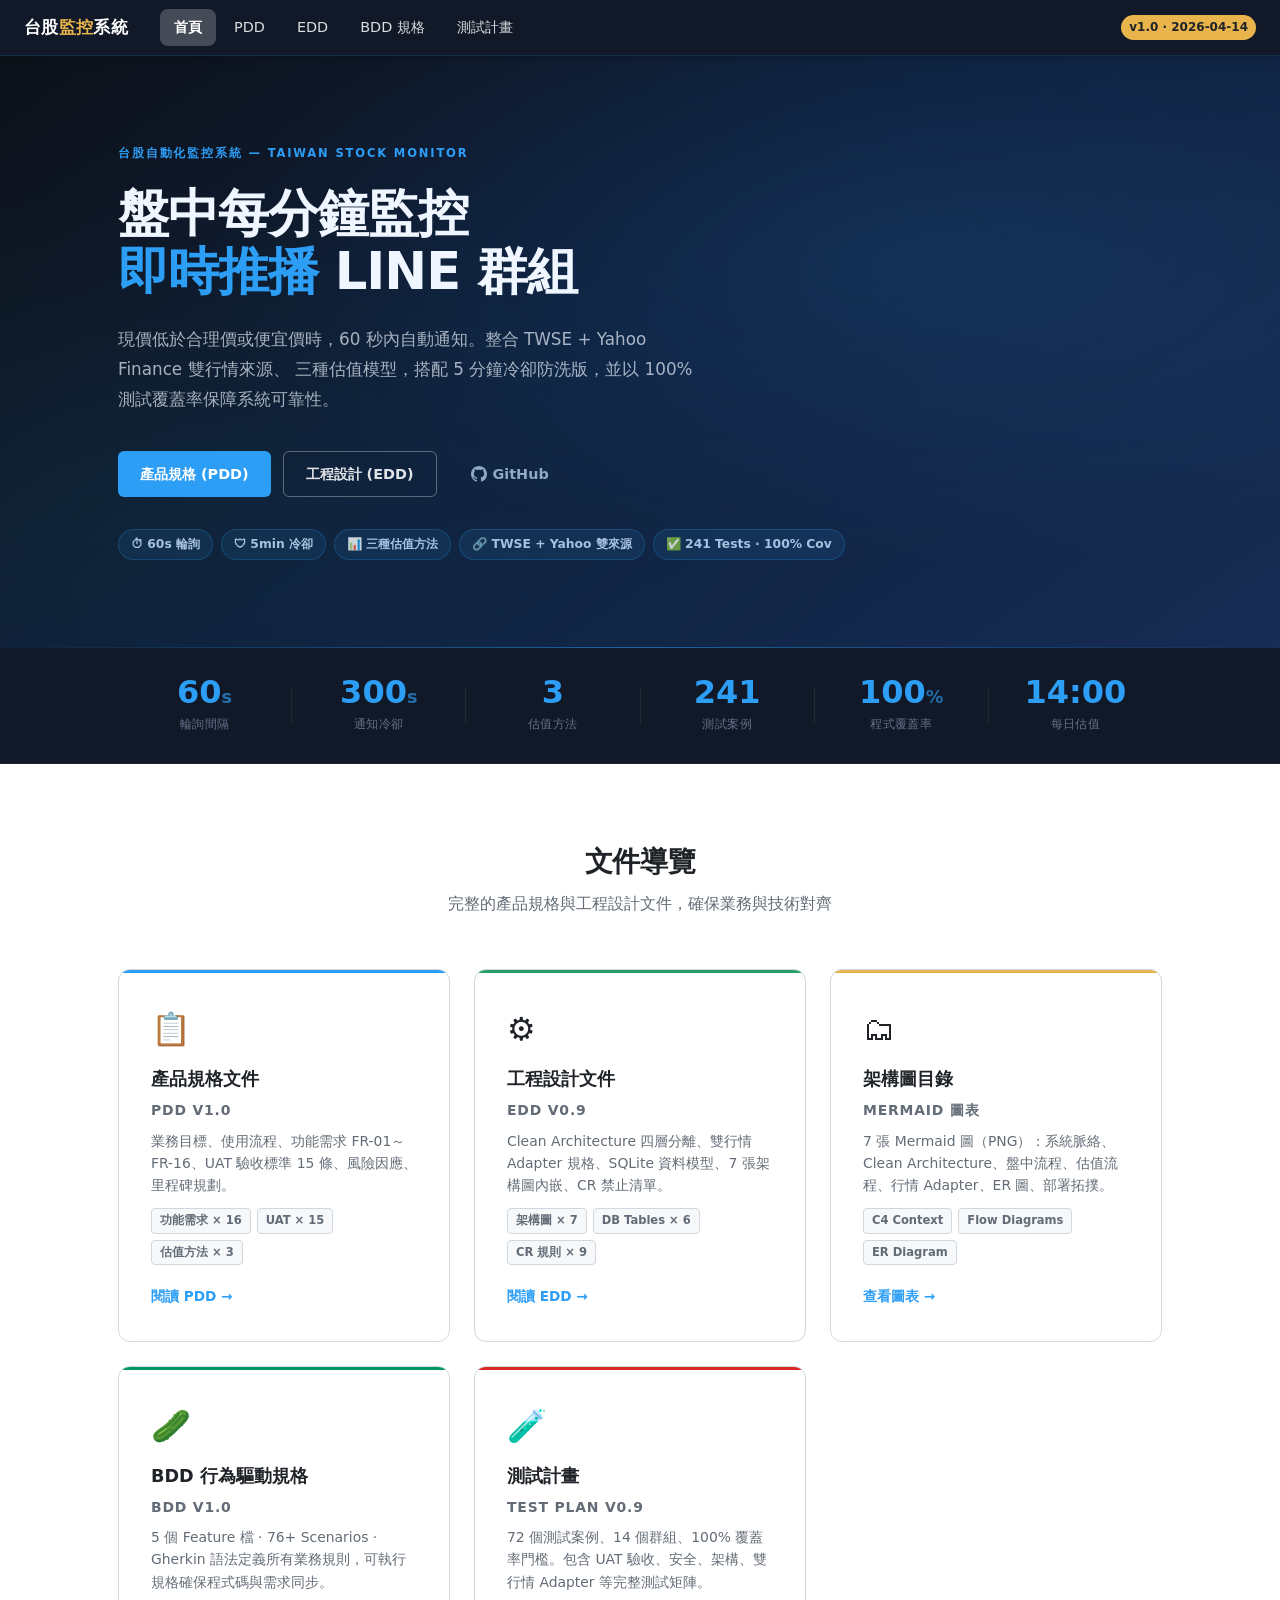
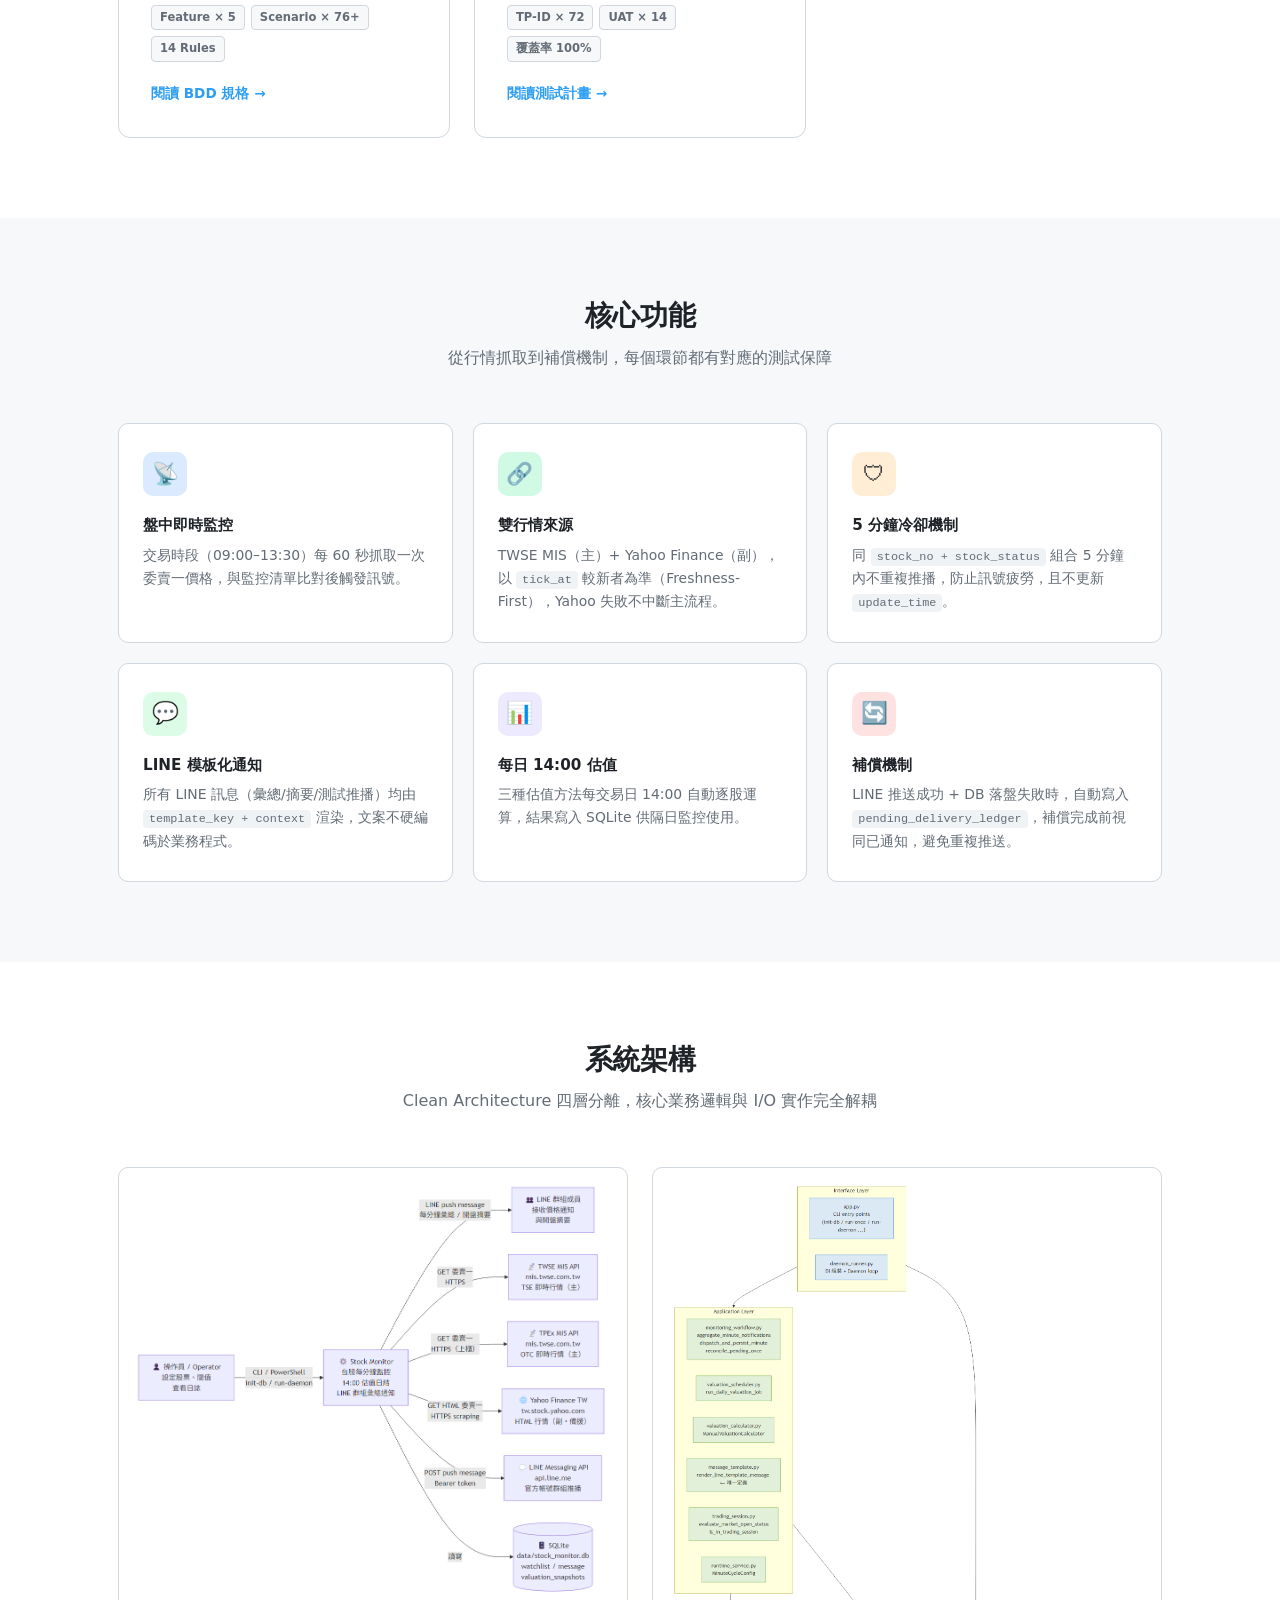
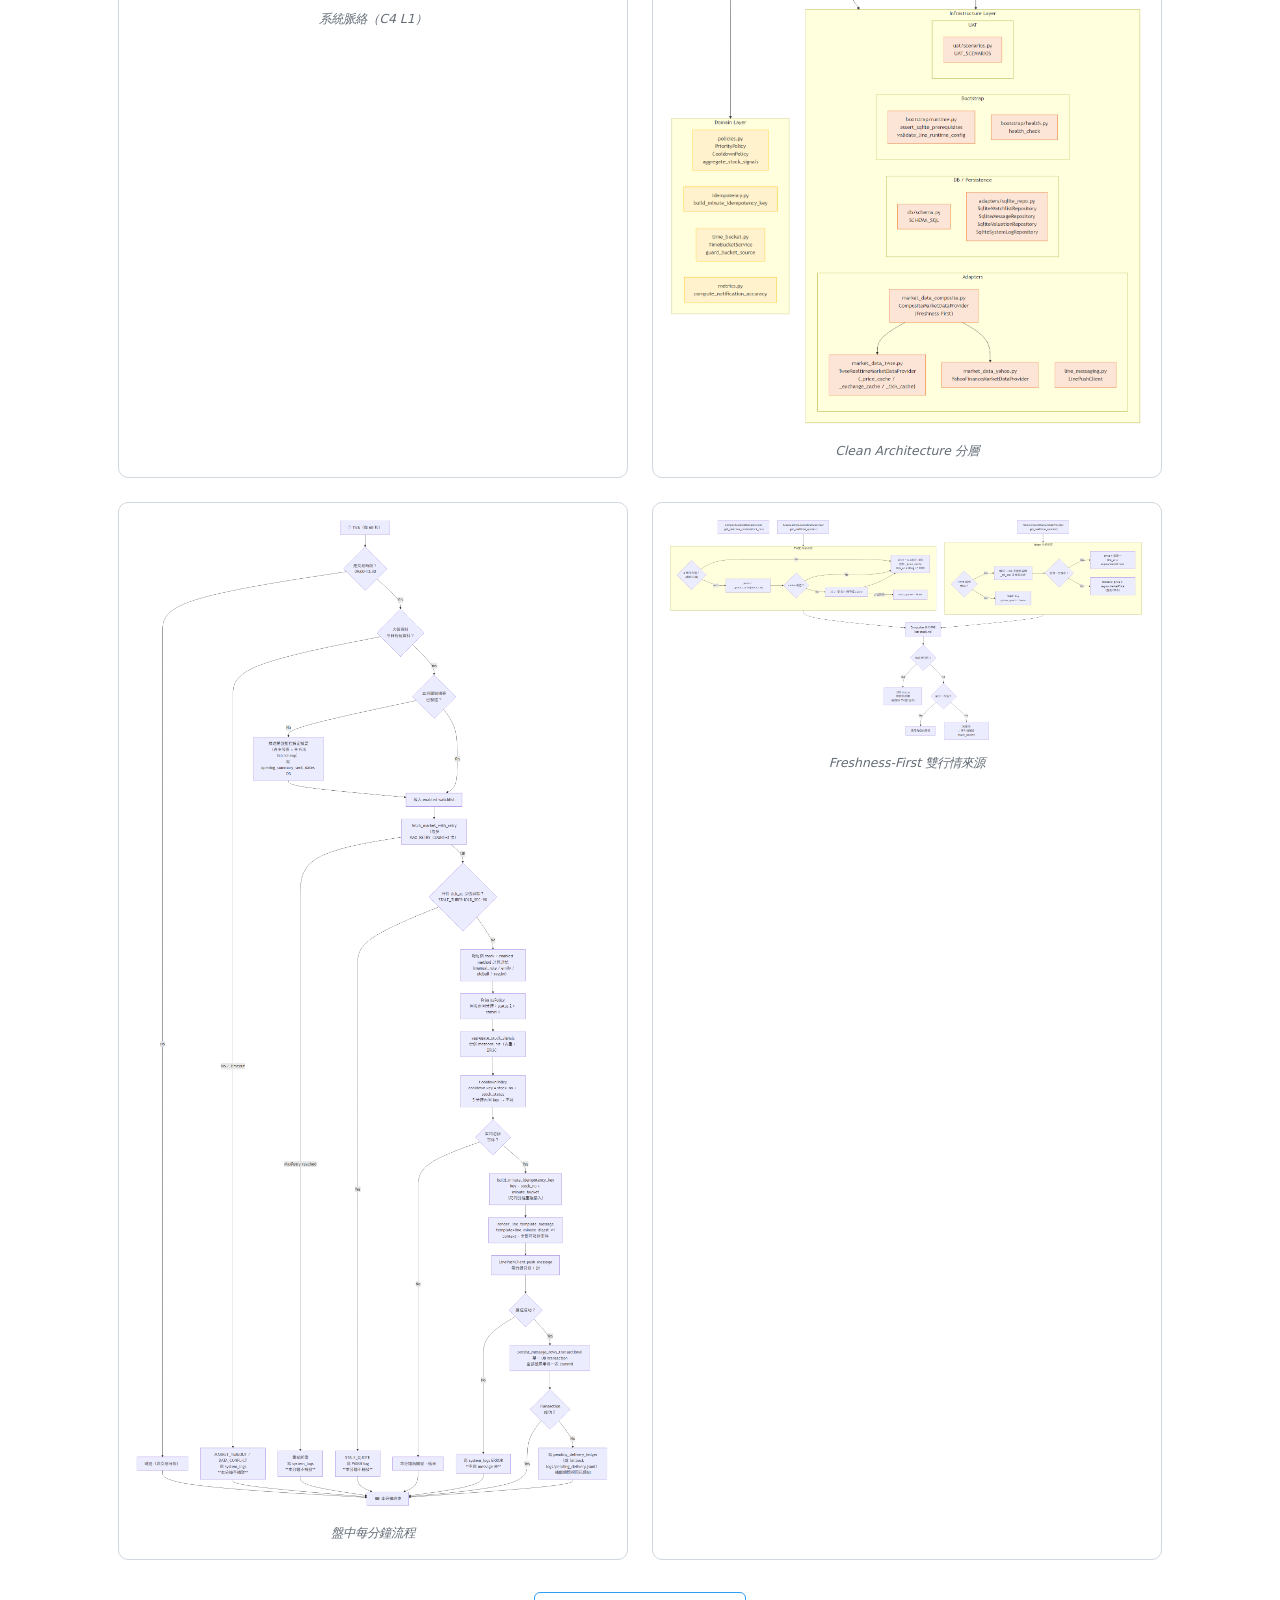
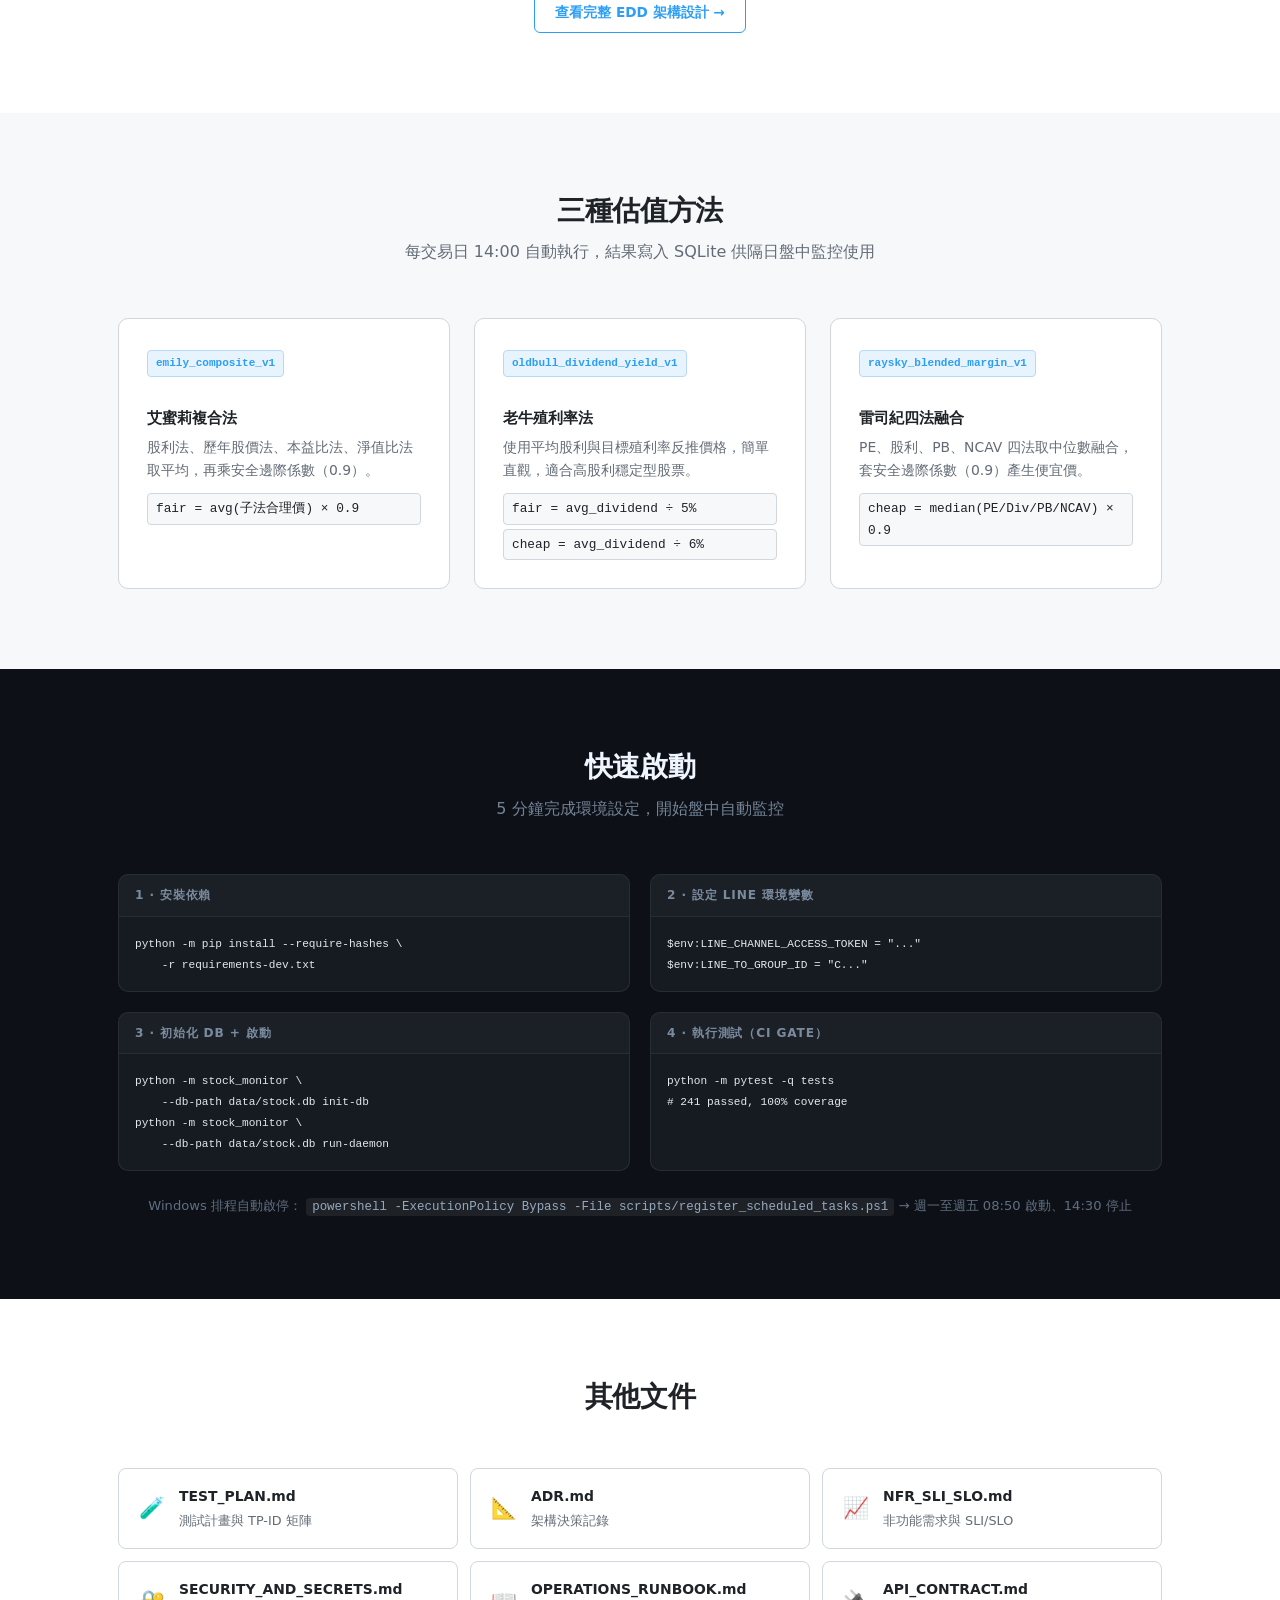
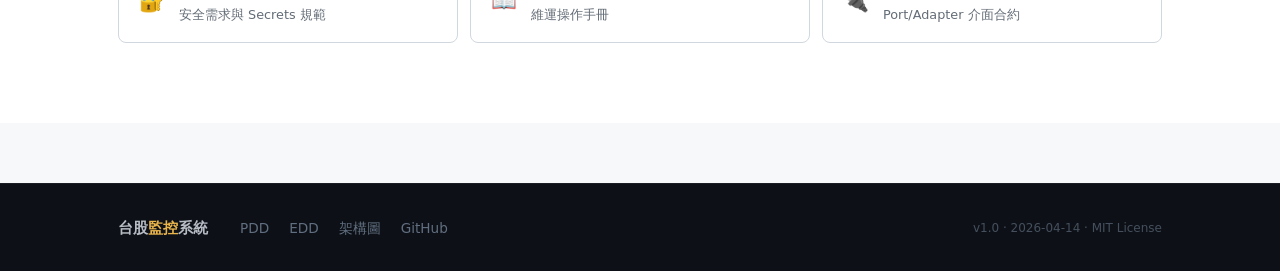
==== docs/index.html @ 19e1fc8c "feat: add BDD spec and Test Plan pages with full content and nav update" ====
<!DOCTYPE html>
<html lang="zh-TW">
<head>
  <meta charset="UTF-8">
  <meta name="viewport" content="width=device-width, initial-scale=1.0">
  <title>台股監控系統 — 自動化盤中監控 × LINE 群組通知</title>
  <link rel="stylesheet" href="site.css">
</head>
<body class="lp-body">

<!-- ── Top Nav ── -->
<header class="top-nav">
  <div class="brand">台股<span>監控</span>系統</div>
  <nav>
    <a href="index.html" class="active">首頁</a>
    <a href="pdd.html">PDD</a>
    <a href="edd.html">EDD</a>
    <a href="bdd.html">BDD 規格</a>
    <a href="testplan.html">測試計畫</a>
  </nav>
  <div class="spacer"></div>
  <span class="badge">v1.0 · 2026-04-14</span>
</header>

<!-- ── Hero ── -->
<section class="lp-hero">
  <div class="lp-hero-bg-glow"></div>
  <div class="lp-container lp-hero-inner">
    <div class="lp-hero-eyebrow">台股自動化監控系統 — Taiwan Stock Monitor</div>
    <h1 class="lp-hero-title">
      盤中每分鐘監控<br>
      <span class="lp-accent">即時推播</span> LINE 群組
    </h1>
    <p class="lp-hero-sub">
      現價低於合理價或便宜價時，60 秒內自動通知。整合 TWSE + Yahoo Finance 雙行情來源、
      三種估值模型，搭配 5 分鐘冷卻防洗版，並以 100% 測試覆蓋率保障系統可靠性。
    </p>
    <div class="lp-hero-actions">
      <a href="pdd.html" class="lp-btn lp-btn-primary">產品規格 (PDD)</a>
      <a href="edd.html" class="lp-btn lp-btn-outline">工程設計 (EDD)</a>
      <a href="https://github.com/ibalasite/stock_monitor" target="_blank" rel="noopener" class="lp-btn lp-btn-ghost">
        <svg width="16" height="16" viewBox="0 0 16 16" fill="currentColor" aria-hidden="true" style="vertical-align:middle;margin-right:6px"><path d="M8 0C3.58 0 0 3.58 0 8c0 3.54 2.29 6.53 5.47 7.59.4.07.55-.17.55-.38 0-.19-.01-.82-.01-1.49-2.01.37-2.53-.49-2.69-.94-.09-.23-.48-.94-.82-1.13-.28-.15-.68-.52-.01-.53.63-.01 1.08.58 1.23.82.72 1.21 1.87.87 2.33.66.07-.52.28-.87.51-1.07-1.78-.2-3.64-.89-3.64-3.95 0-.87.31-1.59.82-2.15-.08-.2-.36-1.02.08-2.12 0 0 .67-.21 2.2.82.64-.18 1.32-.27 2-.27s1.36.09 2 .27c1.53-1.04 2.2-.82 2.2-.82.44 1.1.16 1.92.08 2.12.51.56.82 1.27.82 2.15 0 3.07-1.87 3.75-3.65 3.95.29.25.54.73.54 1.48 0 1.07-.01 1.93-.01 2.2 0 .21.15.46.55.38A8.013 8.013 0 0016 8c0-4.42-3.58-8-8-8z"/></svg>
        GitHub
      </a>
    </div>
    <div class="lp-hero-tags">
      <span class="lp-tag">⏱ 60s 輪詢</span>
      <span class="lp-tag">🛡 5min 冷卻</span>
      <span class="lp-tag">📊 三種估值方法</span>
      <span class="lp-tag">🔗 TWSE + Yahoo 雙來源</span>
      <span class="lp-tag">✅ 241 Tests · 100% Cov</span>
    </div>
  </div>
</section>

<!-- ── Stats Bar ── -->
<div class="lp-stats-bar">
  <div class="lp-container lp-stats-grid">
    <div class="lp-stat">
      <div class="lp-stat-num">60<span class="lp-stat-unit">s</span></div>
      <div class="lp-stat-label">輪詢間隔</div>
    </div>
    <div class="lp-stat-div"></div>
    <div class="lp-stat">
      <div class="lp-stat-num">300<span class="lp-stat-unit">s</span></div>
      <div class="lp-stat-label">通知冷卻</div>
    </div>
    <div class="lp-stat-div"></div>
    <div class="lp-stat">
      <div class="lp-stat-num">3</div>
      <div class="lp-stat-label">估值方法</div>
    </div>
    <div class="lp-stat-div"></div>
    <div class="lp-stat">
      <div class="lp-stat-num">241</div>
      <div class="lp-stat-label">測試案例</div>
    </div>
    <div class="lp-stat-div"></div>
    <div class="lp-stat">
      <div class="lp-stat-num">100<span class="lp-stat-unit">%</span></div>
      <div class="lp-stat-label">程式覆蓋率</div>
    </div>
    <div class="lp-stat-div"></div>
    <div class="lp-stat">
      <div class="lp-stat-num">14:00</div>
      <div class="lp-stat-label">每日估值</div>
    </div>
  </div>
</div>

<!-- ── Doc Cards ── -->
<section class="lp-section">
  <div class="lp-container">
    <div class="lp-section-header">
      <h2 class="lp-section-title">文件導覽</h2>
      <p class="lp-section-sub">完整的產品規格與工程設計文件，確保業務與技術對齊</p>
    </div>
    <div class="lp-doc-grid">
      <a class="lp-doc-card lp-doc-card--pdd" href="pdd.html">
        <div class="lp-doc-card-icon">📋</div>
        <h3>產品規格文件</h3>
        <p class="lp-doc-card-sub">PDD v1.0</p>
        <p>業務目標、使用流程、功能需求 FR-01～FR-16、UAT 驗收標準 15 條、風險因應、里程碑規劃。</p>
        <ul class="lp-doc-card-tags">
          <li>功能需求 × 16</li>
          <li>UAT × 15</li>
          <li>估值方法 × 3</li>
        </ul>
        <div class="lp-doc-card-arrow">閱讀 PDD <span>→</span></div>
      </a>
      <a class="lp-doc-card lp-doc-card--edd" href="edd.html">
        <div class="lp-doc-card-icon">⚙️</div>
        <h3>工程設計文件</h3>
        <p class="lp-doc-card-sub">EDD v0.9</p>
        <p>Clean Architecture 四層分離、雙行情 Adapter 規格、SQLite 資料模型、7 張架構圖內嵌、CR 禁止清單。</p>
        <ul class="lp-doc-card-tags">
          <li>架構圖 × 7</li>
          <li>DB Tables × 6</li>
          <li>CR 規則 × 9</li>
        </ul>
        <div class="lp-doc-card-arrow">閱讀 EDD <span>→</span></div>
      </a>
      <a class="lp-doc-card lp-doc-card--arch" href="architecture/README.md">
        <div class="lp-doc-card-icon">🗂</div>
        <h3>架構圖目錄</h3>
        <p class="lp-doc-card-sub">Mermaid 圖表</p>
        <p>7 張 Mermaid 圖（PNG）：系統脈絡、Clean Architecture、盤中流程、估值流程、行情 Adapter、ER 圖、部署拓撲。</p>
        <ul class="lp-doc-card-tags">
          <li>C4 Context</li>
          <li>Flow Diagrams</li>
          <li>ER Diagram</li>
        </ul>
        <div class="lp-doc-card-arrow">查看圖表 <span>→</span></div>
      </a>
      <a class="lp-doc-card lp-doc-card--bdd" href="bdd.html">
        <div class="lp-doc-card-icon">🥒</div>
        <h3>BDD 行為驅動規格</h3>
        <p class="lp-doc-card-sub">BDD v1.0</p>
        <p>5 個 Feature 檔 · 76+ Scenarios · Gherkin 語法定義所有業務規則，可執行規格確保程式碼與需求同步。</p>
        <ul class="lp-doc-card-tags">
          <li>Feature × 5</li>
          <li>Scenario × 76+</li>
          <li>14 Rules</li>
        </ul>
        <div class="lp-doc-card-arrow">閱讀 BDD 規格 <span>→</span></div>
      </a>
      <a class="lp-doc-card lp-doc-card--testplan" href="testplan.html">
        <div class="lp-doc-card-icon">🧪</div>
        <h3>測試計畫</h3>
        <p class="lp-doc-card-sub">TEST PLAN v0.9</p>
        <p>72 個測試案例、14 個群組、100% 覆蓋率門檻。包含 UAT 驗收、安全、架構、雙行情 Adapter 等完整測試矩陣。</p>
        <ul class="lp-doc-card-tags">
          <li>TP-ID × 72</li>
          <li>UAT × 14</li>
          <li>覆蓋率 100%</li>
        </ul>
        <div class="lp-doc-card-arrow">閱讀測試計畫 <span>→</span></div>
      </a>
    </div>
  </div>
</section>

<!-- ── Features ── -->
<section class="lp-section lp-section--alt">
  <div class="lp-container">
    <div class="lp-section-header">
      <h2 class="lp-section-title">核心功能</h2>
      <p class="lp-section-sub">從行情抓取到補償機制，每個環節都有對應的測試保障</p>
    </div>
    <div class="lp-feature-grid">
      <div class="lp-feature-card">
        <div class="lp-feature-icon lp-fi--blue">📡</div>
        <h4>盤中即時監控</h4>
        <p>交易時段（09:00–13:30）每 60 秒抓取一次委賣一價格，與監控清單比對後觸發訊號。</p>
      </div>
      <div class="lp-feature-card">
        <div class="lp-feature-icon lp-fi--teal">🔗</div>
        <h4>雙行情來源</h4>
        <p>TWSE MIS（主）+ Yahoo Finance（副），以 <code>tick_at</code> 較新者為準（Freshness-First），Yahoo 失敗不中斷主流程。</p>
      </div>
      <div class="lp-feature-card">
        <div class="lp-feature-icon lp-fi--orange">🛡</div>
        <h4>5 分鐘冷卻機制</h4>
        <p>同 <code>stock_no + stock_status</code> 組合 5 分鐘內不重複推播，防止訊號疲勞，且不更新 <code>update_time</code>。</p>
      </div>
      <div class="lp-feature-card">
        <div class="lp-feature-icon lp-fi--green">💬</div>
        <h4>LINE 模板化通知</h4>
        <p>所有 LINE 訊息（彙總/摘要/測試推播）均由 <code>template_key + context</code> 渲染，文案不硬編碼於業務程式。</p>
      </div>
      <div class="lp-feature-card">
        <div class="lp-feature-icon lp-fi--purple">📊</div>
        <h4>每日 14:00 估值</h4>
        <p>三種估值方法每交易日 14:00 自動逐股運算，結果寫入 SQLite 供隔日監控使用。</p>
      </div>
      <div class="lp-feature-card">
        <div class="lp-feature-icon lp-fi--red">🔄</div>
        <h4>補償機制</h4>
        <p>LINE 推送成功 + DB 落盤失敗時，自動寫入 <code>pending_delivery_ledger</code>，補償完成前視同已通知，避免重複推送。</p>
      </div>
    </div>
  </div>
</section>

<!-- ── Architecture ── -->
<section class="lp-section">
  <div class="lp-container">
    <div class="lp-section-header">
      <h2 class="lp-section-title">系統架構</h2>
      <p class="lp-section-sub">Clean Architecture 四層分離，核心業務邏輯與 I/O 實作完全解耦</p>
    </div>
    <div class="lp-arch-grid">
      <div class="lp-arch-img-wrap">
        <img src="architecture/images/01-system-context.png" alt="系統脈絡圖 (C4 L1)">
        <p class="lp-arch-caption">系統脈絡（C4 L1）</p>
      </div>
      <div class="lp-arch-img-wrap">
        <img src="architecture/images/02-clean-architecture.png" alt="Clean Architecture 分層">
        <p class="lp-arch-caption">Clean Architecture 分層</p>
      </div>
      <div class="lp-arch-img-wrap">
        <img src="architecture/images/03-intraday-flow.png" alt="盤中每分鐘流程">
        <p class="lp-arch-caption">盤中每分鐘流程</p>
      </div>
      <div class="lp-arch-img-wrap">
        <img src="architecture/images/05-market-data-adapter.png" alt="雙行情 Adapter">
        <p class="lp-arch-caption">Freshness-First 雙行情來源</p>
      </div>
    </div>
    <div class="lp-arch-more">
      <a href="edd.html" class="lp-btn lp-btn-outline-sm">查看完整 EDD 架構設計 →</a>
    </div>
  </div>
</section>

<!-- ── Valuation Methods ── -->
<section class="lp-section lp-section--alt">
  <div class="lp-container">
    <div class="lp-section-header">
      <h2 class="lp-section-title">三種估值方法</h2>
      <p class="lp-section-sub">每交易日 14:00 自動執行，結果寫入 SQLite 供隔日盤中監控使用</p>
    </div>
    <div class="lp-method-grid">
      <div class="lp-method-card">
        <div class="lp-method-badge">emily_composite_v1</div>
        <h4>艾蜜莉複合法</h4>
        <p>股利法、歷年股價法、本益比法、淨值比法取平均，再乘安全邊際係數（0.9）。</p>
        <div class="lp-method-formula">
          <code>fair = avg(子法合理價) × 0.9</code>
        </div>
      </div>
      <div class="lp-method-card">
        <div class="lp-method-badge">oldbull_dividend_yield_v1</div>
        <h4>老牛殖利率法</h4>
        <p>使用平均股利與目標殖利率反推價格，簡單直觀，適合高股利穩定型股票。</p>
        <div class="lp-method-formula">
          <code>fair  = avg_dividend ÷ 5%</code>
          <code>cheap = avg_dividend ÷ 6%</code>
        </div>
      </div>
      <div class="lp-method-card">
        <div class="lp-method-badge">raysky_blended_margin_v1</div>
        <h4>雷司紀四法融合</h4>
        <p>PE、股利、PB、NCAV 四法取中位數融合，套安全邊際係數（0.9）產生便宜價。</p>
        <div class="lp-method-formula">
          <code>cheap = median(PE/Div/PB/NCAV) × 0.9</code>
        </div>
      </div>
    </div>
  </div>
</section>

<!-- ── Quick Start ── -->
<section class="lp-section lp-section--dark">
  <div class="lp-container">
    <div class="lp-section-header lp-section-header--light">
      <h2 class="lp-section-title">快速啟動</h2>
      <p class="lp-section-sub">5 分鐘完成環境設定，開始盤中自動監控</p>
    </div>
    <div class="lp-code-grid">
      <div class="lp-code-block">
        <div class="lp-code-title">1 · 安裝依賴</div>
        <pre><code>python -m pip install --require-hashes \
    -r requirements-dev.txt</code></pre>
      </div>
      <div class="lp-code-block">
        <div class="lp-code-title">2 · 設定 LINE 環境變數</div>
        <pre><code>$env:LINE_CHANNEL_ACCESS_TOKEN = "..."
$env:LINE_TO_GROUP_ID = "C..."</code></pre>
      </div>
      <div class="lp-code-block">
        <div class="lp-code-title">3 · 初始化 DB + 啟動</div>
        <pre><code>python -m stock_monitor \
    --db-path data/stock.db init-db
python -m stock_monitor \
    --db-path data/stock.db run-daemon</code></pre>
      </div>
      <div class="lp-code-block">
        <div class="lp-code-title">4 · 執行測試（CI gate）</div>
        <pre><code>python -m pytest -q tests
# 241 passed, 100% coverage</code></pre>
      </div>
    </div>
    <div class="lp-code-note">
      Windows 排程自動啟停：
      <code>powershell -ExecutionPolicy Bypass -File scripts/register_scheduled_tasks.ps1</code>
      → 週一至週五 08:50 啟動、14:30 停止
    </div>
  </div>
</section>

<!-- ── Other Docs ── -->
<section class="lp-section">
  <div class="lp-container">
    <div class="lp-section-header">
      <h2 class="lp-section-title">其他文件</h2>
    </div>
    <div class="lp-other-grid">
      <a class="lp-other-item" href="https://github.com/ibalasite/stock_monitor/blob/main/TEST_PLAN.md" target="_blank" rel="noopener">
        <span class="lp-other-icon">🧪</span>
        <div class="lp-other-text">
          <strong>TEST_PLAN.md</strong>
          <span>測試計畫與 TP-ID 矩陣</span>
        </div>
      </a>
      <a class="lp-other-item" href="https://github.com/ibalasite/stock_monitor/blob/main/ADR.md" target="_blank" rel="noopener">
        <span class="lp-other-icon">📐</span>
        <div class="lp-other-text">
          <strong>ADR.md</strong>
          <span>架構決策記錄</span>
        </div>
      </a>
      <a class="lp-other-item" href="https://github.com/ibalasite/stock_monitor/blob/main/NFR_SLI_SLO.md" target="_blank" rel="noopener">
        <span class="lp-other-icon">📈</span>
        <div class="lp-other-text">
          <strong>NFR_SLI_SLO.md</strong>
          <span>非功能需求與 SLI/SLO</span>
        </div>
      </a>
      <a class="lp-other-item" href="https://github.com/ibalasite/stock_monitor/blob/main/SECURITY_AND_SECRETS.md" target="_blank" rel="noopener">
        <span class="lp-other-icon">🔐</span>
        <div class="lp-other-text">
          <strong>SECURITY_AND_SECRETS.md</strong>
          <span>安全需求與 Secrets 規範</span>
        </div>
      </a>
      <a class="lp-other-item" href="https://github.com/ibalasite/stock_monitor/blob/main/OPERATIONS_RUNBOOK.md" target="_blank" rel="noopener">
        <span class="lp-other-icon">📖</span>
        <div class="lp-other-text">
          <strong>OPERATIONS_RUNBOOK.md</strong>
          <span>維運操作手冊</span>
        </div>
      </a>
      <a class="lp-other-item" href="https://github.com/ibalasite/stock_monitor/blob/main/API_CONTRACT.md" target="_blank" rel="noopener">
        <span class="lp-other-icon">🔌</span>
        <div class="lp-other-text">
          <strong>API_CONTRACT.md</strong>
          <span>Port/Adapter 介面合約</span>
        </div>
      </a>
    </div>
  </div>
</section>

<!-- ── Footer ── -->
<footer class="lp-footer">
  <div class="lp-container lp-footer-inner">
    <div class="lp-footer-brand">台股<span>監控</span>系統</div>
    <div class="lp-footer-links">
      <a href="pdd.html">PDD</a>
      <a href="edd.html">EDD</a>
      <a href="architecture/README.md">架構圖</a>
      <a href="https://github.com/ibalasite/stock_monitor" target="_blank" rel="noopener">GitHub</a>
    </div>
    <div class="lp-footer-copy">v1.0 · 2026-04-14 · MIT License</div>
  </div>
</footer>


</body>
</html>
---- docs/site.css ----
/* ================================================================
   台股監控系統 - GitHub Pages Shared Stylesheet
   ================================================================ */

:root {
  --clr-primary:    #2d9ef5;
  --clr-primary-dk: #1a8ae0;
  --clr-accent:     #e8b44b;
  --clr-success:    #2a9d6a;
  --clr-warn:       #e07b39;
  --clr-danger:     #c7303f;
  --clr-bg:         #f6f8fa;
  --clr-surface:    #ffffff;
  --clr-border:     #d0d7de;
  --clr-text:       #1f2328;
  --clr-muted:      #636c76;
  --clr-code-bg:    #f0f3f6;
  --nav-h:          56px;
  --sidebar-w:      240px;
  --content-max:    860px;
  --radius:         8px;
  font-size: 16px;
}

/* ---- Reset ---- */
*, *::before, *::after { box-sizing: border-box; margin: 0; padding: 0; }
body {
  font-family: system-ui, "Segoe UI", "PingFang TC", "Microsoft JhengHei",
               "Noto Sans TC", sans-serif;
  background: var(--clr-bg);
  color: var(--clr-text);
  line-height: 1.7;
}
a { color: var(--clr-primary); text-decoration: none; }
a:hover { text-decoration: underline; }
img { max-width: 100%; height: auto; display: block; }

/* ---- Top Nav ---- */
.top-nav {
  position: fixed;
  top: 0; left: 0; right: 0;
  height: var(--nav-h);
  background: #111827;
  color: #fff;
  border-bottom: 1px solid rgba(45,158,245,.15);
  display: flex;
  align-items: center;
  padding: 0 24px;
  gap: 32px;
  z-index: 1000;
  box-shadow: 0 2px 8px rgba(0,0,0,.18);
}
.top-nav .brand {
  font-size: 1.05rem;
  font-weight: 700;
  color: #fff;
  letter-spacing: .02em;
  white-space: nowrap;
}
.top-nav .brand span { color: var(--clr-accent); }
.top-nav nav { display: flex; gap: 4px; }
.top-nav nav a {
  color: rgba(255,255,255,.85);
  padding: 6px 14px;
  border-radius: var(--radius);
  font-size: .9rem;
  font-weight: 500;
  transition: background .15s;
}
.top-nav nav a:hover, .top-nav nav a.active {
  background: rgba(255,255,255,.18);
  color: #fff;
  text-decoration: none;
}
.top-nav nav a.active {
  background: rgba(255,255,255,.22);
  font-weight: 700;
}
.top-nav .spacer { flex: 1; }
.top-nav .badge {
  font-size: .75rem;
  background: var(--clr-accent);
  color: #1f2328;
  padding: 2px 8px;
  border-radius: 20px;
  font-weight: 600;
}

/* ---- Doc content h1 in sidebar pages (anchor for sidebar nav, appears below banner) ---- */
.doc-content-h1 {
  font-size: 1.1rem;
  font-weight: 700;
  color: var(--clr-muted);
  border-bottom: 2px solid var(--clr-border);
  padding-bottom: 8px;
  margin-bottom: 16px;
  letter-spacing: normal;
}

/* ---- Doc Page Banner ---- */
.doc-page-banner {
  background: linear-gradient(135deg, #0d1117 0%, #0e1f3d 60%, #162d54 100%);
  padding: calc(var(--nav-h) + 40px) 0 36px;
  border-bottom: 1px solid rgba(45,158,245,.18);
  position: relative;
  overflow: hidden;
}
.doc-page-banner::before {
  content: '';
  position: absolute;
  inset: 0;
  background: radial-gradient(ellipse at 80% 50%, rgba(45,158,245,.09) 0%, transparent 55%);
  pointer-events: none;
}
.doc-pb-container {
  max-width: 1140px;
  margin: 0 auto;
  padding: 0 48px;
  position: relative;
  z-index: 1;
}
.doc-pb-eyebrow {
  font-size: .71rem;
  font-weight: 700;
  letter-spacing: .14em;
  text-transform: uppercase;
  color: #2d9ef5;
  margin-bottom: 10px;
}
.doc-pb-title {
  font-size: clamp(1.5rem, 3.5vw, 2.2rem);
  font-weight: 800;
  color: #f0f6ff;
  margin: 0 0 10px;
  letter-spacing: -.02em;
  line-height: 1.2;
}
.doc-pb-sub {
  font-size: .92rem;
  color: rgba(200,225,255,.58);
  margin: 0;
}

/* ---- Page layout ---- */
.page-wrapper {
  display: flex;
  margin-top: var(--nav-h);
  min-height: calc(100vh - var(--nav-h));
}

/* ---- Sidebar ---- */
.sidebar {
  width: var(--sidebar-w);
  flex-shrink: 0;
  background: var(--clr-surface);
  border-right: 1px solid var(--clr-border);
  padding: 24px 0 40px;
  position: sticky;
  top: var(--nav-h);
  height: calc(100vh - var(--nav-h));
  overflow-y: auto;
}
.sidebar-title {
  font-size: .72rem;
  font-weight: 700;
  color: var(--clr-muted);
  text-transform: uppercase;
  letter-spacing: .08em;
  padding: 0 20px 10px;
}
.sidebar ul { list-style: none; }
.sidebar li a {
  display: block;
  padding: 5px 20px;
  font-size: .85rem;
  color: var(--clr-muted);
  border-left: 3px solid transparent;
  transition: all .12s;
}
.sidebar li a:hover {
  color: var(--clr-primary);
  border-left-color: var(--clr-primary);
  background: var(--clr-bg);
  text-decoration: none;
}
.sidebar li a.active {
  color: var(--clr-primary);
  border-left-color: var(--clr-primary);
  font-weight: 600;
  background: var(--clr-bg);
}

/* ---- Main content ---- */
.main-content {
  flex: 1;
  padding: 40px 48px 80px;
  max-width: calc(var(--sidebar-w) + var(--content-max) + 96px);
}
.content-inner { max-width: var(--content-max); }

/* ---- Hero card (index page) ---- */
.hero {
  background: linear-gradient(135deg, var(--clr-primary) 0%, var(--clr-primary-dk) 100%);
  color: #fff;
  border-radius: 12px;
  padding: 48px 40px;
  margin-bottom: 40px;
}
.hero h1 { font-size: 2rem; font-weight: 800; margin-bottom: 8px; }
.hero h1 span { color: var(--clr-accent); }
.hero p { font-size: 1.05rem; opacity: .9; max-width: 540px; margin-bottom: 28px; }
.hero .badge-row { display: flex; gap: 10px; flex-wrap: wrap; }
.hero .badge-row span {
  background: rgba(255,255,255,.18);
  padding: 4px 12px;
  border-radius: 20px;
  font-size: .8rem;
  font-weight: 600;
}

/* ---- Doc card grid (index) ---- */
.doc-grid {
  display: grid;
  grid-template-columns: repeat(auto-fit, minmax(280px, 1fr));
  gap: 20px;
  margin-bottom: 40px;
}
.doc-card {
  background: var(--clr-surface);
  border: 1px solid var(--clr-border);
  border-radius: var(--radius);
  padding: 28px;
  transition: box-shadow .15s, transform .15s;
  cursor: pointer;
  text-decoration: none;
  color: inherit;
  display: block;
}
.doc-card:hover {
  box-shadow: 0 4px 16px rgba(26,111,181,.12);
  transform: translateY(-2px);
  text-decoration: none;
}
.doc-card .doc-icon {
  width: 44px; height: 44px;
  background: var(--clr-bg);
  border-radius: var(--radius);
  display: flex; align-items: center; justify-content: center;
  font-size: 1.4rem;
  margin-bottom: 14px;
}
.doc-card h3 { font-size: 1.05rem; font-weight: 700; margin-bottom: 6px; color: var(--clr-text); }
.doc-card p { font-size: .87rem; color: var(--clr-muted); line-height: 1.5; }
.doc-card .arrow { margin-top: 16px; font-size: .85rem; color: var(--clr-primary); font-weight: 600; }

/* ---- Stats row ---- */
.stats-row {
  display: grid;
  grid-template-columns: repeat(auto-fit, minmax(140px, 1fr));
  gap: 16px;
  margin-bottom: 36px;
}
.stat-card {
  background: var(--clr-surface);
  border: 1px solid var(--clr-border);
  border-radius: var(--radius);
  padding: 20px 16px;
  text-align: center;
}
.stat-card .stat-num { font-size: 1.8rem; font-weight: 800; color: var(--clr-primary); }
.stat-card .stat-label { font-size: .8rem; color: var(--clr-muted); margin-top: 4px; }

/* ---- Section headings ---- */
h1, h2, h3, h4 { font-weight: 700; line-height: 1.3; }
h1 { font-size: 1.75rem; margin-bottom: 16px; }
h2 {
  font-size: 1.25rem;
  margin-top: 48px;
  margin-bottom: 16px;
  padding-bottom: 8px;
  border-bottom: 2px solid var(--clr-border);
  color: var(--clr-primary-dk);
}
h2:first-child { margin-top: 0; }
h3 {
  font-size: 1.05rem;
  margin-top: 28px;
  margin-bottom: 10px;
  color: var(--clr-text);
}
h4 { font-size: .95rem; margin-top: 20px; margin-bottom: 8px; color: var(--clr-muted); }

/* ---- Section leads ---- */
.section-intro {
  font-size: .95rem;
  color: var(--clr-muted);
  margin-bottom: 20px;
  line-height: 1.7;
}

/* ---- Cards / panels ---- */
.card {
  background: var(--clr-surface);
  border: 1px solid var(--clr-border);
  border-radius: var(--radius);
  padding: 24px;
  margin-bottom: 20px;
}
.card-title {
  font-size: 1rem;
  font-weight: 700;
  margin-bottom: 12px;
  color: var(--clr-primary);
}

/* ---- Info / warn banners ---- */
.banner {
  border-radius: var(--radius);
  padding: 14px 18px;
  margin-bottom: 20px;
  font-size: .9rem;
  border-left: 4px solid;
}
.banner.info  { background: #e8f4fd; border-color: var(--clr-primary); color: #0a3d62; }
.banner.warn  { background: #fff4e5; border-color: var(--clr-warn);    color: #7c4200; }
.banner.success { background: #e6f9f0; border-color: var(--clr-success); color: #145232; }

/* ---- Tables ---- */
.table-wrap { overflow-x: auto; margin-bottom: 24px; border-radius: var(--radius); border: 1px solid var(--clr-border); }
table { width: 100%; border-collapse: collapse; background: var(--clr-surface); font-size: .87rem; }
thead { background: var(--clr-bg); }
th, td { padding: 10px 14px; text-align: left; border-bottom: 1px solid var(--clr-border); }
th { font-weight: 700; color: var(--clr-muted); font-size: .8rem; text-transform: uppercase; letter-spacing: .04em; }
tr:last-child td { border-bottom: none; }
tr:hover td { background: var(--clr-bg); }

/* ---- Code blocks ---- */
pre {
  background: var(--clr-code-bg);
  border: 1px solid var(--clr-border);
  border-radius: var(--radius);
  padding: 16px;
  font-size: .83rem;
  overflow-x: auto;
  margin-bottom: 20px;
  line-height: 1.6;
}
code {
  font-family: "Cascadia Code", "JetBrains Mono", Consolas, monospace;
  background: var(--clr-code-bg);
  padding: 2px 6px;
  border-radius: 4px;
  font-size: .85em;
}
pre code { background: none; padding: 0; }

/* ---- Rule list (FR / UAT items) ---- */
.rule-list { list-style: none; margin-bottom: 20px; }
.rule-list li {
  display: flex;
  gap: 12px;
  padding: 10px 0;
  border-bottom: 1px solid var(--clr-border);
  font-size: .9rem;
  align-items: flex-start;
}
.rule-list li:last-child { border-bottom: none; }
.rule-list .rule-id {
  flex-shrink: 0;
  background: var(--clr-bg);
  border: 1px solid var(--clr-border);
  color: var(--clr-primary);
  font-weight: 700;
  font-size: .75rem;
  padding: 2px 8px;
  border-radius: 4px;
  min-width: 70px;
  text-align: center;
  margin-top: 2px;
}
.rule-list .rule-text { line-height: 1.6; }

/* ---- Diagram section ---- */
.diagram-section { margin-bottom: 40px; }
.diagram-label {
  font-size: .8rem;
  color: var(--clr-muted);
  text-align: center;
  margin-top: 8px;
  font-style: italic;
}
.diagram-img {
  border: 1px solid var(--clr-border);
  border-radius: var(--radius);
  padding: 8px;
  background: var(--clr-surface);
}

/* ---- Tag pills ---- */
.tag {
  display: inline-block;
  padding: 2px 10px;
  border-radius: 20px;
  font-size: .75rem;
  font-weight: 600;
  margin: 2px;
}
.tag.green  { background: #d1f5e0; color: #145232; }
.tag.blue   { background: #d8eaff; color: #0a3d62; }
.tag.orange { background: #fff0d8; color: #7c4200; }
.tag.red    { background: #ffe0e3; color: #7c0009; }
.tag.gray   { background: var(--clr-bg); color: var(--clr-muted); border: 1px solid var(--clr-border); }

/* ---- Method cards ---- */
.method-grid { display: grid; grid-template-columns: repeat(auto-fit, minmax(250px, 1fr)); gap: 16px; margin-bottom: 24px; }
.method-card {
  background: var(--clr-surface);
  border: 1px solid var(--clr-border);
  border-radius: var(--radius);
  padding: 20px;
  border-top: 3px solid var(--clr-primary);
}
.method-card h4 { font-size: .9rem; font-weight: 700; color: var(--clr-text); margin: 0 0 6px; }
.method-card .method-id { font-size: .75rem; color: var(--clr-muted); margin-bottom: 10px; font-family: monospace; }
.method-card p { font-size: .85rem; color: var(--clr-muted); line-height: 1.5; }

/* ---- Footer ---- */
footer {
  border-top: 1px solid var(--clr-border);
  margin-top: 60px;
  padding: 20px 0 0;
  font-size: .8rem;
  color: var(--clr-muted);
  text-align: center;
}

/* ---- Responsive ---- */
@media (max-width: 768px) {
  .sidebar { display: none; }
  .main-content { padding: 24px 20px 60px; }
  .hero { padding: 32px 24px; }
  .hero h1 { font-size: 1.5rem; }
  h2 { font-size: 1.1rem; }
  .doc-grid { grid-template-columns: 1fr; }
  .stats-row { grid-template-columns: repeat(2, 1fr); }
  .top-nav .badge { display: none; }
}

/* ================================================================
   Landing Page Styles (index.html — .lp-* namespace)
   ================================================================ */

/* ---- Container ---- */
.lp-container {
  max-width: 1140px;
  margin: 0 auto;
  padding: 0 48px;
}

/* ---- Hero ---- */
.lp-hero {
  position: relative;
  background: linear-gradient(145deg, #0d1117 0%, #0e1f3d 50%, #162d54 100%);
  padding: calc(var(--nav-h) + 88px) 0 88px;
  overflow: hidden;
}
.lp-hero-bg-glow {
  position: absolute;
  top: 0; left: 0; right: 0; bottom: 0;
  background:
    radial-gradient(ellipse at 72% 40%, rgba(45,158,245,.12) 0%, transparent 55%),
    radial-gradient(ellipse at 10% 80%, rgba(42,157,106,.06) 0%, transparent 45%);
  pointer-events: none;
}
.lp-hero::after {
  content: '';
  position: absolute;
  bottom: 0; left: 0; right: 0;
  height: 1px;
  background: linear-gradient(90deg, transparent 0%, rgba(45,158,245,.5) 50%, transparent 100%);
}
.lp-hero-inner { position: relative; z-index: 1; }
.lp-hero-eyebrow {
  font-size: .72rem;
  font-weight: 700;
  letter-spacing: .16em;
  text-transform: uppercase;
  color: #2d9ef5;
  margin-bottom: 20px;
}
.lp-hero-title {
  font-size: clamp(2rem, 5vw, 3.2rem);
  font-weight: 800;
  color: #f0f6ff;
  line-height: 1.15;
  margin-bottom: 24px;
  letter-spacing: -.02em;
}
.lp-accent { color: #2d9ef5; }
.lp-hero-sub {
  font-size: 1.05rem;
  color: rgba(240,246,255,.68);
  max-width: 580px;
  line-height: 1.78;
  margin-bottom: 36px;
}
.lp-hero-actions {
  display: flex;
  gap: 12px;
  flex-wrap: wrap;
  margin-bottom: 32px;
}
.lp-hero-tags {
  display: flex;
  gap: 8px;
  flex-wrap: wrap;
}
.lp-tag {
  background: rgba(45,158,245,.1);
  border: 1px solid rgba(45,158,245,.22);
  color: rgba(200,225,255,.82);
  padding: 4px 12px;
  border-radius: 20px;
  font-size: .77rem;
  font-weight: 600;
}

/* ---- Buttons ---- */
.lp-btn {
  display: inline-flex;
  align-items: center;
  padding: 10px 22px;
  border-radius: 6px;
  font-weight: 600;
  font-size: .9rem;
  cursor: pointer;
  transition: all .15s;
  text-decoration: none;
}
.lp-btn:hover { text-decoration: none; }
.lp-btn-primary { background: #2d9ef5; color: #fff; }
.lp-btn-primary:hover { background: #1a8ae0; color: #fff; }
.lp-btn-outline {
  border: 1.5px solid rgba(255,255,255,.32);
  color: rgba(255,255,255,.88);
}
.lp-btn-outline:hover {
  border-color: rgba(255,255,255,.65);
  color: #fff;
  background: rgba(255,255,255,.07);
}
.lp-btn-ghost { color: rgba(200,225,255,.7); }
.lp-btn-ghost:hover { color: #fff; background: rgba(255,255,255,.06); }
.lp-btn-outline-sm {
  border: 1.5px solid var(--clr-primary);
  color: var(--clr-primary);
  padding: 8px 20px;
  font-size: .85rem;
}
.lp-btn-outline-sm:hover { background: var(--clr-primary); color: #fff; }

/* ---- Stats Bar ---- */
.lp-stats-bar {
  background: #111827;
  border-bottom: 1px solid rgba(255,255,255,.05);
}
.lp-stats-grid {
  display: flex;
  align-items: center;
  justify-content: space-between;
  padding: 28px 48px;
}
.lp-stat { text-align: center; flex: 1; }
.lp-stat-num {
  font-size: 2rem;
  font-weight: 800;
  color: #2d9ef5;
  line-height: 1;
}
.lp-stat-unit { font-size: 1.1rem; font-weight: 600; color: rgba(45,158,245,.65); }
.lp-stat-label {
  font-size: .73rem;
  color: rgba(200,220,255,.45);
  margin-top: 7px;
  letter-spacing: .04em;
}
.lp-stat-div {
  width: 1px;
  height: 36px;
  background: rgba(255,255,255,.07);
  flex-shrink: 0;
}

/* ---- Sections ---- */
.lp-section { padding: 80px 0; background: var(--clr-surface); }
.lp-section--alt { background: var(--clr-bg); }
.lp-section--dark {
  background: #0d1117;
}
.lp-section-header {
  text-align: center;
  margin-bottom: 52px;
}
.lp-section-header--light .lp-section-title { color: #f0f6ff; }
.lp-section-header--light .lp-section-sub { color: rgba(200,225,255,.55); }
.lp-section-title {
  font-size: 1.75rem;
  font-weight: 800;
  color: var(--clr-text);
  margin: 0 0 10px;
  padding: 0;
  border: none;
  letter-spacing: -.01em;
}
.lp-section-sub {
  font-size: 1rem;
  color: var(--clr-muted);
  max-width: 520px;
  margin: 0 auto;
  line-height: 1.65;
}

/* ---- Doc Cards ---- */
.lp-doc-grid {
  display: grid;
  grid-template-columns: repeat(auto-fit, minmax(260px, 1fr));
  gap: 24px;
}
.lp-doc-card {
  background: var(--clr-surface);
  border: 1px solid var(--clr-border);
  border-radius: 12px;
  padding: 32px;
  text-decoration: none;
  color: inherit;
  display: flex;
  flex-direction: column;
  gap: 8px;
  transition: transform .18s, box-shadow .18s;
  position: relative;
  overflow: hidden;
}
.lp-doc-card::before {
  content: '';
  position: absolute;
  top: 0; left: 0; right: 0;
  height: 3px;
}
.lp-doc-card--pdd::before      { background: #2d9ef5; }
.lp-doc-card--edd::before      { background: var(--clr-success); }
.lp-doc-card--arch::before     { background: var(--clr-accent); }
.lp-doc-card--bdd::before      { background: #059669; }
.lp-doc-card--testplan::before { background: #dc2626; }
.lp-doc-card:hover {
  transform: translateY(-4px);
  box-shadow: 0 12px 32px rgba(0,0,0,.10);
  text-decoration: none;
}
.lp-doc-card-icon { font-size: 2rem; margin-bottom: 4px; }
.lp-doc-card h3 { font-size: 1.1rem; font-weight: 700; color: var(--clr-text); margin: 0; }
.lp-doc-card-sub {
  font-size: .72rem;
  font-weight: 700;
  letter-spacing: .06em;
  text-transform: uppercase;
  color: var(--clr-muted);
}
.lp-doc-card p { font-size: .87rem; color: var(--clr-muted); line-height: 1.6; flex: 1; }
.lp-doc-card-tags {
  list-style: none;
  display: flex;
  flex-wrap: wrap;
  gap: 6px;
  margin: 4px 0;
}
.lp-doc-card-tags li {
  background: var(--clr-bg);
  border: 1px solid var(--clr-border);
  border-radius: 4px;
  font-size: .72rem;
  font-weight: 600;
  color: var(--clr-muted);
  padding: 2px 8px;
}
.lp-doc-card-arrow { font-size: .85rem; font-weight: 700; color: var(--clr-primary); margin-top: 8px; }
.lp-doc-card-arrow span { transition: transform .15s; display: inline-block; }
.lp-doc-card:hover .lp-doc-card-arrow span { transform: translateX(4px); }

/* ---- Feature Grid ---- */
.lp-feature-grid {
  display: grid;
  grid-template-columns: repeat(3, 1fr);
  gap: 20px;
}
.lp-feature-card {
  background: var(--clr-surface);
  border: 1px solid var(--clr-border);
  border-radius: 10px;
  padding: 28px 24px;
  transition: box-shadow .15s;
}
.lp-feature-card:hover { box-shadow: 0 6px 20px rgba(0,0,0,.07); }
.lp-feature-icon {
  width: 44px; height: 44px;
  border-radius: 10px;
  display: flex;
  align-items: center;
  justify-content: center;
  font-size: 1.35rem;
  margin-bottom: 16px;
}
.lp-fi--blue   { background: #dbeafe; }
.lp-fi--teal   { background: #d1fae5; }
.lp-fi--orange { background: #ffedd5; }
.lp-fi--green  { background: #dcfce7; }
.lp-fi--purple { background: #ede9fe; }
.lp-fi--red    { background: #fee2e2; }
.lp-feature-card h4 { font-size: .95rem; font-weight: 700; color: var(--clr-text); margin-bottom: 8px; }
.lp-feature-card p { font-size: .87rem; color: var(--clr-muted); line-height: 1.65; margin: 0; }

/* ---- Architecture Diagrams ---- */
.lp-arch-grid {
  display: grid;
  grid-template-columns: repeat(2, 1fr);
  gap: 24px;
  margin-bottom: 32px;
}
.lp-arch-img-wrap {
  background: var(--clr-surface);
  border: 1px solid var(--clr-border);
  border-radius: 10px;
  padding: 16px;
  text-align: center;
}
.lp-arch-img-wrap img { border-radius: 6px; width: 100%; }
.lp-arch-caption { font-size: .78rem; color: var(--clr-muted); margin-top: 10px; font-style: italic; }
.lp-arch-more { text-align: center; }

/* ---- Valuation Method Cards ---- */
.lp-method-grid {
  display: grid;
  grid-template-columns: repeat(3, 1fr);
  gap: 24px;
}
.lp-method-card {
  background: var(--clr-surface);
  border: 1px solid var(--clr-border);
  border-radius: 10px;
  padding: 28px;
}
.lp-method-badge {
  font-size: .69rem;
  font-weight: 700;
  font-family: "Cascadia Code", Consolas, monospace;
  color: var(--clr-primary);
  background: #e8f4fd;
  border: 1px solid #b8d9f5;
  border-radius: 4px;
  padding: 3px 8px;
  display: inline-block;
  margin-bottom: 12px;
  word-break: break-all;
}
.lp-method-card h4 { font-size: .95rem; font-weight: 700; color: var(--clr-text); margin-bottom: 8px; }
.lp-method-card p { font-size: .87rem; color: var(--clr-muted); line-height: 1.6; margin-bottom: 12px; }
.lp-method-formula { display: flex; flex-direction: column; gap: 4px; }
.lp-method-formula code {
  font-size: .8rem;
  background: var(--clr-bg);
  border: 1px solid var(--clr-border);
  padding: 4px 8px;
  border-radius: 4px;
  display: block;
}

/* ---- Quick Start Code Grid ---- */
.lp-code-grid {
  display: grid;
  grid-template-columns: repeat(2, 1fr);
  gap: 20px;
  margin-bottom: 24px;
}
.lp-code-block {
  background: #161b22;
  border: 1px solid rgba(255,255,255,.08);
  border-radius: 10px;
  overflow: hidden;
}
.lp-code-title {
  font-size: .76rem;
  font-weight: 700;
  color: rgba(200,225,255,.55);
  letter-spacing: .07em;
  text-transform: uppercase;
  padding: 10px 16px;
  border-bottom: 1px solid rgba(255,255,255,.06);
  background: rgba(255,255,255,.025);
}
.lp-code-block pre {
  background: transparent;
  border: none;
  border-radius: 0;
  padding: 16px;
  margin: 0;
  color: #e2e8f0;
  font-size: .82rem;
}
.lp-code-block code { background: none; padding: 0; color: #e2e8f0; }
.lp-code-note {
  font-size: .82rem;
  color: rgba(200,225,255,.45);
  text-align: center;
  padding: 0 20px;
  line-height: 1.75;
}
.lp-code-note code {
  background: rgba(255,255,255,.07);
  color: rgba(200,225,255,.7);
  font-size: .78rem;
  padding: 2px 6px;
  border-radius: 4px;
}

/* ---- Other Docs Grid ---- */
.lp-other-grid {
  display: grid;
  grid-template-columns: repeat(3, 1fr);
  gap: 12px;
}
.lp-other-item {
  display: flex;
  align-items: center;
  gap: 14px;
  padding: 16px 20px;
  background: var(--clr-surface);
  border: 1px solid var(--clr-border);
  border-radius: 8px;
  text-decoration: none;
  color: var(--clr-text);
  transition: box-shadow .15s, border-color .15s;
}
.lp-other-item:hover {
  border-color: var(--clr-primary);
  box-shadow: 0 4px 12px rgba(26,111,181,.08);
  text-decoration: none;
}
.lp-other-icon { font-size: 1.3rem; flex-shrink: 0; }
.lp-other-text { display: flex; flex-direction: column; gap: 2px; }
.lp-other-text strong { font-size: .87rem; font-weight: 700; color: var(--clr-text); }
.lp-other-text span { font-size: .8rem; color: var(--clr-muted); }

/* ---- Landing Footer ---- */
.lp-footer {
  background: #0d1117;
  border-top: 1px solid rgba(255,255,255,.06);
  padding: 32px 0;
}
.lp-footer-inner {
  display: flex;
  align-items: center;
  gap: 32px;
  flex-wrap: wrap;
}
.lp-footer-brand { font-size: .95rem; font-weight: 700; color: rgba(240,246,255,.75); }
.lp-footer-brand span { color: var(--clr-accent); }
.lp-footer-links { display: flex; gap: 20px; flex: 1; }
.lp-footer-links a { font-size: .85rem; color: rgba(200,225,255,.45); }
.lp-footer-links a:hover { color: rgba(240,246,255,.88); text-decoration: none; }
.lp-footer-copy { font-size: .75rem; color: rgba(200,225,255,.3); }

/* ---- Landing Page Responsive ---- */
@media (max-width: 960px) {
  .lp-container { padding: 0 28px; }
  .lp-stats-grid { padding: 24px 28px; flex-wrap: wrap; gap: 20px 0; }
  .lp-stat-div:nth-child(4),
  .lp-stat-div:nth-child(8),
  .lp-stat-div:nth-child(12) { display: none; }
  .lp-doc-grid { grid-template-columns: 1fr; }
  .lp-feature-grid { grid-template-columns: repeat(2, 1fr); }
  .lp-arch-grid { grid-template-columns: 1fr; }
  .lp-method-grid { grid-template-columns: 1fr; }
  .lp-code-grid { grid-template-columns: 1fr; }
  .lp-other-grid { grid-template-columns: repeat(2, 1fr); }
}
@media (max-width: 600px) {
  .lp-container { padding: 0 20px; }
  .lp-hero { padding: calc(var(--nav-h) + 48px) 0 56px; }
  .lp-section { padding: 56px 0; }
  .lp-feature-grid { grid-template-columns: 1fr; }
  .lp-other-grid { grid-template-columns: 1fr; }
  .lp-hero-actions { flex-direction: column; align-items: flex-start; }
  .lp-stats-grid { flex-direction: column; align-items: center; gap: 16px; }
  .lp-stat-div { display: none; }
  .lp-footer-inner { flex-direction: column; align-items: flex-start; gap: 16px; }
}

/* ================================================================
   BDD Page Styles (.bdd-* namespace)
   ================================================================ */

/* ---- BDD Stat Cards ---- */
.bdd-stats {
  display: grid;
  grid-template-columns: repeat(4, 1fr);
  gap: 16px;
  margin-bottom: 20px;
}
.bdd-stat-card {
  background: var(--clr-surface);
  border: 1px solid var(--clr-border);
  border-radius: var(--radius);
  padding: 20px 16px;
  text-align: center;
  border-top: 3px solid var(--clr-primary);
}
.bdd-stat-num {
  font-size: 1.9rem;
  font-weight: 800;
  color: var(--clr-primary);
  line-height: 1;
}
.bdd-stat-label {
  font-size: .78rem;
  color: var(--clr-muted);
  margin-top: 6px;
  font-weight: 600;
}

/* ---- Feature File Cards ---- */
.bdd-feature-grid {
  display: grid;
  grid-template-columns: 1fr 1fr;
  gap: 16px;
  margin-bottom: 32px;
}
.bdd-feature-card {
  background: var(--clr-surface);
  border: 1px solid var(--clr-border);
  border-radius: var(--radius);
  padding: 22px 24px;
  transition: box-shadow .15s;
}
.bdd-feature-card:hover { box-shadow: 0 4px 16px rgba(45,158,245,.10); }
.bdd-fc--main {
  grid-column: 1 / -1;
  border-top: 3px solid var(--clr-primary);
  background: linear-gradient(135deg, #f8fbff 0%, var(--clr-surface) 100%);
}
.bdd-fc-header {
  display: flex;
  align-items: center;
  gap: 10px;
  margin-bottom: 10px;
  flex-wrap: wrap;
}
.bdd-fc-badge {
  font-size: .69rem;
  font-weight: 700;
  letter-spacing: .07em;
  text-transform: uppercase;
  background: #e8f4fd;
  color: var(--clr-primary-dk);
  border: 1px solid #b8d9f5;
  padding: 2px 8px;
  border-radius: 4px;
}
.bdd-fc-badge--blue   { background: #dbeafe; color: #1e40af; border-color: #93c5fd; }
.bdd-fc-badge--teal   { background: #d1fae5; color: #065f46; border-color: #6ee7b7; }
.bdd-fc-badge--purple { background: #ede9fe; color: #5b21b6; border-color: #c4b5fd; }
.bdd-fc-badge--green  { background: #dcfce7; color: #15803d; border-color: #86efac; }
.bdd-fc-filename {
  font-family: "Cascadia Code", Consolas, monospace;
  font-size: .82rem;
  color: var(--clr-muted);
  background: var(--clr-code-bg);
  padding: 2px 8px;
  border-radius: 4px;
  border: 1px solid var(--clr-border);
}
.bdd-feature-card h4 { font-size: .93rem; font-weight: 700; color: var(--clr-text); margin: 0 0 8px; }
.bdd-feature-card p  { font-size: .85rem; color: var(--clr-muted); line-height: 1.6; margin-bottom: 12px; }
.bdd-fc-meta { display: flex; flex-wrap: wrap; gap: 4px; }
.bdd-fc-meta .tag { font-size: .7rem; }

/* ---- Scenario Groups ---- */
.bdd-scenario-group {
  background: var(--clr-surface);
  border: 1px solid var(--clr-border);
  border-radius: var(--radius);
  overflow: hidden;
  margin-bottom: 24px;
}
.bdd-sg-header {
  display: flex;
  align-items: center;
  justify-content: space-between;
  padding: 10px 18px;
  background: #f6f8fa;
  border-bottom: 1px solid var(--clr-border);
  flex-wrap: wrap;
  gap: 8px;
}
.bdd-sg-rule {
  font-size: .84rem;
  font-weight: 700;
  color: var(--clr-primary-dk);
  font-family: "Cascadia Code", Consolas, monospace;
}
.bdd-scenario-list { display: flex; flex-direction: column; }
.bdd-scenario {
  display: flex;
  gap: 0;
  border-bottom: 1px solid var(--clr-border);
}
.bdd-scenario:last-child { border-bottom: none; }
.bdd-sc-id {
  flex-shrink: 0;
  width: 100px;
  padding: 14px 12px;
  font-size: .72rem;
  font-weight: 700;
  font-family: "Cascadia Code", Consolas, monospace;
  color: var(--clr-primary);
  background: var(--clr-bg);
  border-right: 1px solid var(--clr-border);
  display: flex;
  align-items: flex-start;
  word-break: break-word;
}
.bdd-sc-body { flex: 1; padding: 14px 18px; }
.bdd-sc-title { font-size: .87rem; font-weight: 600; color: var(--clr-text); margin-bottom: 8px; }
.bdd-sc-timeline {
  display: flex;
  align-items: center;
  gap: 8px;
  flex-wrap: wrap;
  margin-top: 8px;
}
.tl-item {
  padding: 4px 12px;
  border-radius: 4px;
  font-size: .8rem;
  font-weight: 600;
}
.tl-ok   { background: #d1fae5; color: #065f46; }
.tl-warn { background: #fff4e5; color: #7c4200; }
.tl-fail { background: #fee2e2; color: #7c0009; }
.tl-arrow { color: var(--clr-muted); font-size: .9rem; }

/* ---- Gherkin Code Blocks ---- */
.bdd-gherkin {
  background: #0d1117;
  border: 1px solid rgba(255,255,255,.08);
  border-radius: 6px;
  padding: 14px 16px;
  font-size: .8rem;
  overflow-x: auto;
  line-height: 1.7;
  margin-top: 8px;
}
.bdd-gherkin code { background: none; padding: 0; color: #e2e8f0; font-size: .8rem; }
.gk-kw   { color: #79c0ff; font-weight: 600; }
.gk-pass { color: #56d364; }
.gk-fail { color: #f85149; }

/* ---- Integration Table ---- */
.bdd-int-table-wrap { overflow-x: auto; }
.bdd-int-table {
  width: 100%;
  border-collapse: collapse;
  font-size: .85rem;
  background: var(--clr-surface);
}
.bdd-int-table thead { background: var(--clr-bg); }
.bdd-int-table th, .bdd-int-table td {
  padding: 10px 14px;
  text-align: left;
  border-bottom: 1px solid var(--clr-border);
}
.bdd-int-table th {
  font-weight: 700;
  color: var(--clr-muted);
  font-size: .77rem;
  text-transform: uppercase;
  letter-spacing: .05em;
}
.bdd-int-table tr:last-child td { border-bottom: none; }
.bdd-int-table tr:hover td { background: #f8faff; }

/* ---- TP-ID Badge Pills ---- */
.tp-badge {
  display: inline-block;
  padding: 2px 9px;
  border-radius: 4px;
  font-size: .74rem;
  font-weight: 700;
  font-family: "Cascadia Code", Consolas, monospace;
  white-space: nowrap;
}
.tp-db   { background: #dbeafe; color: #1e40af; }
.tp-env  { background: #d1fae5; color: #065f46; }
.tp-pol  { background: #ffedd5; color: #9a3412; }
.tp-int  { background: #e0f2fe; color: #075985; }
.tp-tpl  { background: #ede9fe; color: #5b21b6; }
.tp-trd  { background: #fef9c3; color: #854d0e; }
.tp-bkt  { background: #f0fdf4; color: #166534; }
.tp-kpi  { background: #fff7ed; color: #9a3412; }
.tp-val  { background: #fdf4ff; color: #6b21a8; }
.tp-uat  { background: #dcfce7; color: #15803d; }
.tp-sec  { background: #fee2e2; color: #991b1b; }
.tp-arch { background: #fef3c7; color: #92400e; }
.tp-adp  { background: #e8f4fd; color: #1a5276; }
.tp-code { background: #f0f3f6; color: var(--clr-muted); border: 1px solid var(--clr-border); }

/* ---- UAT Cards ---- */
.bdd-uat-grid {
  display: grid;
  grid-template-columns: repeat(4, 1fr);
  gap: 12px;
  margin-bottom: 24px;
}
.bdd-uat-card {
  background: var(--clr-surface);
  border: 1px solid var(--clr-border);
  border-radius: var(--radius);
  padding: 16px 14px;
  display: flex;
  flex-direction: column;
  gap: 6px;
  transition: box-shadow .13s;
}
.bdd-uat-card:hover { box-shadow: 0 4px 12px rgba(42,157,106,.12); }
.bdd-uat--pass { border-top: 3px solid var(--clr-success); }
.bdd-uat-id {
  font-size: .71rem;
  font-weight: 700;
  font-family: "Cascadia Code", Consolas, monospace;
  color: var(--clr-success);
}
.bdd-uat-text { font-size: .82rem; color: var(--clr-text); line-height: 1.5; }

/* ---- CR / Review Cards ---- */
.bdd-cr-grid {
  display: grid;
  grid-template-columns: repeat(3, 1fr);
  gap: 14px;
  margin-bottom: 24px;
}
.bdd-cr-card {
  background: var(--clr-surface);
  border: 1px solid var(--clr-border);
  border-radius: var(--radius);
  padding: 16px 18px;
  border-left: 4px solid var(--clr-border);
}
.bdd-cr--sec  { border-left-color: var(--clr-danger); }
.bdd-cr--arch { border-left-color: var(--clr-accent); }
.bdd-cr--adp  { border-left-color: var(--clr-primary); }
.bdd-cr--code { border-left-color: var(--clr-success); }
.bdd-cr-label {
  font-size: .69rem;
  font-weight: 700;
  text-transform: uppercase;
  letter-spacing: .08em;
  margin-bottom: 6px;
  color: var(--clr-muted);
}
.bdd-cr-card h4 { font-size: .87rem; font-weight: 700; margin-bottom: 6px; color: var(--clr-text); }
.bdd-cr-card p  { font-size: .82rem; color: var(--clr-muted); line-height: 1.55; margin: 0; }

/* ---- Adapter Diagram ---- */
.bdd-adapter-diagram {
  display: flex;
  align-items: center;
  justify-content: center;
  gap: 16px;
  padding: 24px;
  background: var(--clr-bg);
  border-radius: var(--radius);
  flex-wrap: wrap;
}
.bdd-adp-node {
  padding: 12px 20px;
  border-radius: var(--radius);
  font-size: .85rem;
  font-weight: 700;
  text-align: center;
  line-height: 1.5;
}
.bdd-adp--main      { background: #dbeafe; color: #1e40af; border: 2px solid #93c5fd; }
.bdd-adp--secondary { background: #fff7ed; color: #9a3412; border: 2px solid #fed7aa; }
.bdd-adp--composite { background: #dcfce7; color: #15803d; border: 2px solid #86efac; }
.bdd-adp-arrow      { color: var(--clr-muted); font-size: .82rem; font-style: italic; }

/* ================================================================
   Test Plan Page Styles (.tp-* namespace for NEW elements)
   ================================================================ */

/* ---- Objective Cards ---- */
.tp-objective-grid {
  display: grid;
  grid-template-columns: repeat(3, 1fr);
  gap: 14px;
  margin-bottom: 24px;
}
.tp-obj-card {
  background: var(--clr-surface);
  border: 1px solid var(--clr-border);
  border-radius: var(--radius);
  padding: 18px 18px 18px 14px;
  display: flex;
  gap: 14px;
  align-items: flex-start;
  transition: box-shadow .14s;
}
.tp-obj-card:hover { box-shadow: 0 4px 14px rgba(45,158,245,.09); }
.tp-obj-num {
  flex-shrink: 0;
  width: 32px;
  height: 32px;
  border-radius: 50%;
  background: var(--clr-primary);
  color: #fff;
  font-size: .8rem;
  font-weight: 800;
  display: flex;
  align-items: center;
  justify-content: center;
}
.tp-obj-card p { font-size: .85rem; color: var(--clr-text); line-height: 1.65; margin: 0; }

/* ---- Scope Cards ---- */
.tp-scope-grid {
  display: grid;
  grid-template-columns: 1fr 1fr;
  gap: 24px;
  margin-bottom: 24px;
}
.tp-scope-card {
  background: var(--clr-surface);
  border: 1px solid var(--clr-border);
  border-radius: var(--radius);
  padding: 22px 24px;
}
.tp-scope--in  { border-top: 3px solid var(--clr-success); }
.tp-scope--out { border-top: 3px solid var(--clr-danger); }
.tp-scope-card h3 { font-size: .92rem; font-weight: 700; margin-bottom: 12px; }
.tp-scope-card ul { padding-left: 18px; }
.tp-scope-card li { font-size: .85rem; color: var(--clr-text); line-height: 1.85; }
.tp-scope--in li::marker  { color: var(--clr-success); }
.tp-scope--out li::marker { color: var(--clr-danger); }

/* ---- Environment Table ---- */
.tp-env-table-wrap { overflow-x: auto; margin-bottom: 24px; }

/* ---- Entry / Exit Criteria ---- */
.tp-crit-grid {
  display: grid;
  grid-template-columns: 1fr 1fr;
  gap: 24px;
  margin-bottom: 24px;
}
.tp-crit-card {
  background: var(--clr-surface);
  border: 1px solid var(--clr-border);
  border-radius: var(--radius);
  padding: 22px 24px;
}
.tp-crit--entry { border-top: 3px solid var(--clr-primary); }
.tp-crit--exit  { border-top: 3px solid var(--clr-success); }
.tp-crit-card h3 { font-size: .92rem; font-weight: 700; margin-bottom: 12px; }
.tp-crit-card ul { padding-left: 18px; }
.tp-crit-card li { font-size: .85rem; line-height: 1.85; }

/* ---- Test Data Cards ---- */
.tp-data-grid {
  display: grid;
  grid-template-columns: repeat(3, 1fr);
  gap: 14px;
  margin-bottom: 24px;
}
.tp-data-card {
  background: var(--clr-surface);
  border: 1px solid var(--clr-border);
  border-radius: var(--radius);
  padding: 16px 18px;
}
.tp-data-card h4 { font-size: .82rem; font-weight: 700; color: var(--clr-muted); margin-bottom: 8px; }
.tp-data-card code { display: block; font-size: .83rem; line-height: 1.6; }

/* ---- Matrix Bar Chart ---- */
.tp-matrix-chart {
  background: var(--clr-surface);
  border: 1px solid var(--clr-border);
  border-radius: var(--radius);
  padding: 24px;
  margin-bottom: 24px;
}
.tp-mc-bar-wrap { overflow-x: auto; }
.tp-mc-bar { display: flex; flex-direction: column; gap: 6px; min-width: 400px; }
.tp-mc-row { display: flex; align-items: center; gap: 10px; }
.tp-mc-label {
  flex-shrink: 0;
  width: 72px;
  font-size: .75rem;
  font-weight: 700;
  font-family: "Cascadia Code", Consolas, monospace;
  text-align: right;
  color: var(--clr-muted);
}
.tp-mc-fill {
  height: 22px;
  border-radius: 4px;
  display: flex;
  align-items: center;
  padding: 0 8px;
  font-size: .75rem;
  font-weight: 700;
  color: #fff;
  min-width: 24px;
  white-space: nowrap;
  transition: width .3s ease;
}
.tp-mc--uat  { background: #16a34a; }
.tp-mc--int  { background: #0284c7; }
.tp-mc--arch { background: #d97706; }
.tp-mc--val  { background: #7c3aed; }
.tp-mc--pol  { background: #ea580c; }
.tp-mc--db   { background: #2563eb; }
.tp-mc--tpl  { background: #8b5cf6; }
.tp-mc--adp  { background: #0891b2; }
.tp-mc--code { background: #6b7280; }
.tp-mc--trd  { background: #b45309; }
.tp-mc--env  { background: #059669; }
.tp-mc--sec  { background: #dc2626; }
.tp-mc--bkt  { background: #65a30d; }
.tp-mc--kpi  { background: #c2410c; }
.tp-mc-legend {
  font-size: .77rem;
  color: var(--clr-muted);
  margin-top: 16px;
  display: flex;
  flex-wrap: wrap;
  gap: 4px 0;
  line-height: 2;
}
.tp-mc-dot {
  display: inline-block;
  width: 10px;
  height: 10px;
  border-radius: 2px;
  margin-right: 4px;
  vertical-align: middle;
}

/* ---- Full Matrix Table ---- */
.tp-matrix-full-wrap { overflow-x: auto; margin-bottom: 24px; }
.tp-matrix-table { font-size: .83rem; }
.tp-total-row td { font-size: .87rem; background: var(--clr-bg); border-top: 2px solid var(--clr-border); }

/* ---- BDD Responsive ---- */
@media (max-width: 900px) {
  .bdd-stats          { grid-template-columns: repeat(2, 1fr); }
  .bdd-feature-grid   { grid-template-columns: 1fr; }
  .bdd-uat-grid       { grid-template-columns: repeat(2, 1fr); }
  .bdd-cr-grid        { grid-template-columns: 1fr 1fr; }
  .tp-objective-grid  { grid-template-columns: 1fr 1fr; }
  .tp-scope-grid      { grid-template-columns: 1fr; }
  .tp-crit-grid       { grid-template-columns: 1fr; }
  .tp-data-grid       { grid-template-columns: 1fr 1fr; }
}
@media (max-width: 600px) {
  .bdd-stats          { grid-template-columns: repeat(2, 1fr); }
  .bdd-uat-grid       { grid-template-columns: 1fr 1fr; }
  .bdd-cr-grid        { grid-template-columns: 1fr; }
  .tp-objective-grid  { grid-template-columns: 1fr; }
  .tp-data-grid       { grid-template-columns: 1fr; }
  .bdd-scenario       { flex-direction: column; }
  .bdd-sc-id          { width: 100%; border-right: none; border-bottom: 1px solid var(--clr-border); }
}
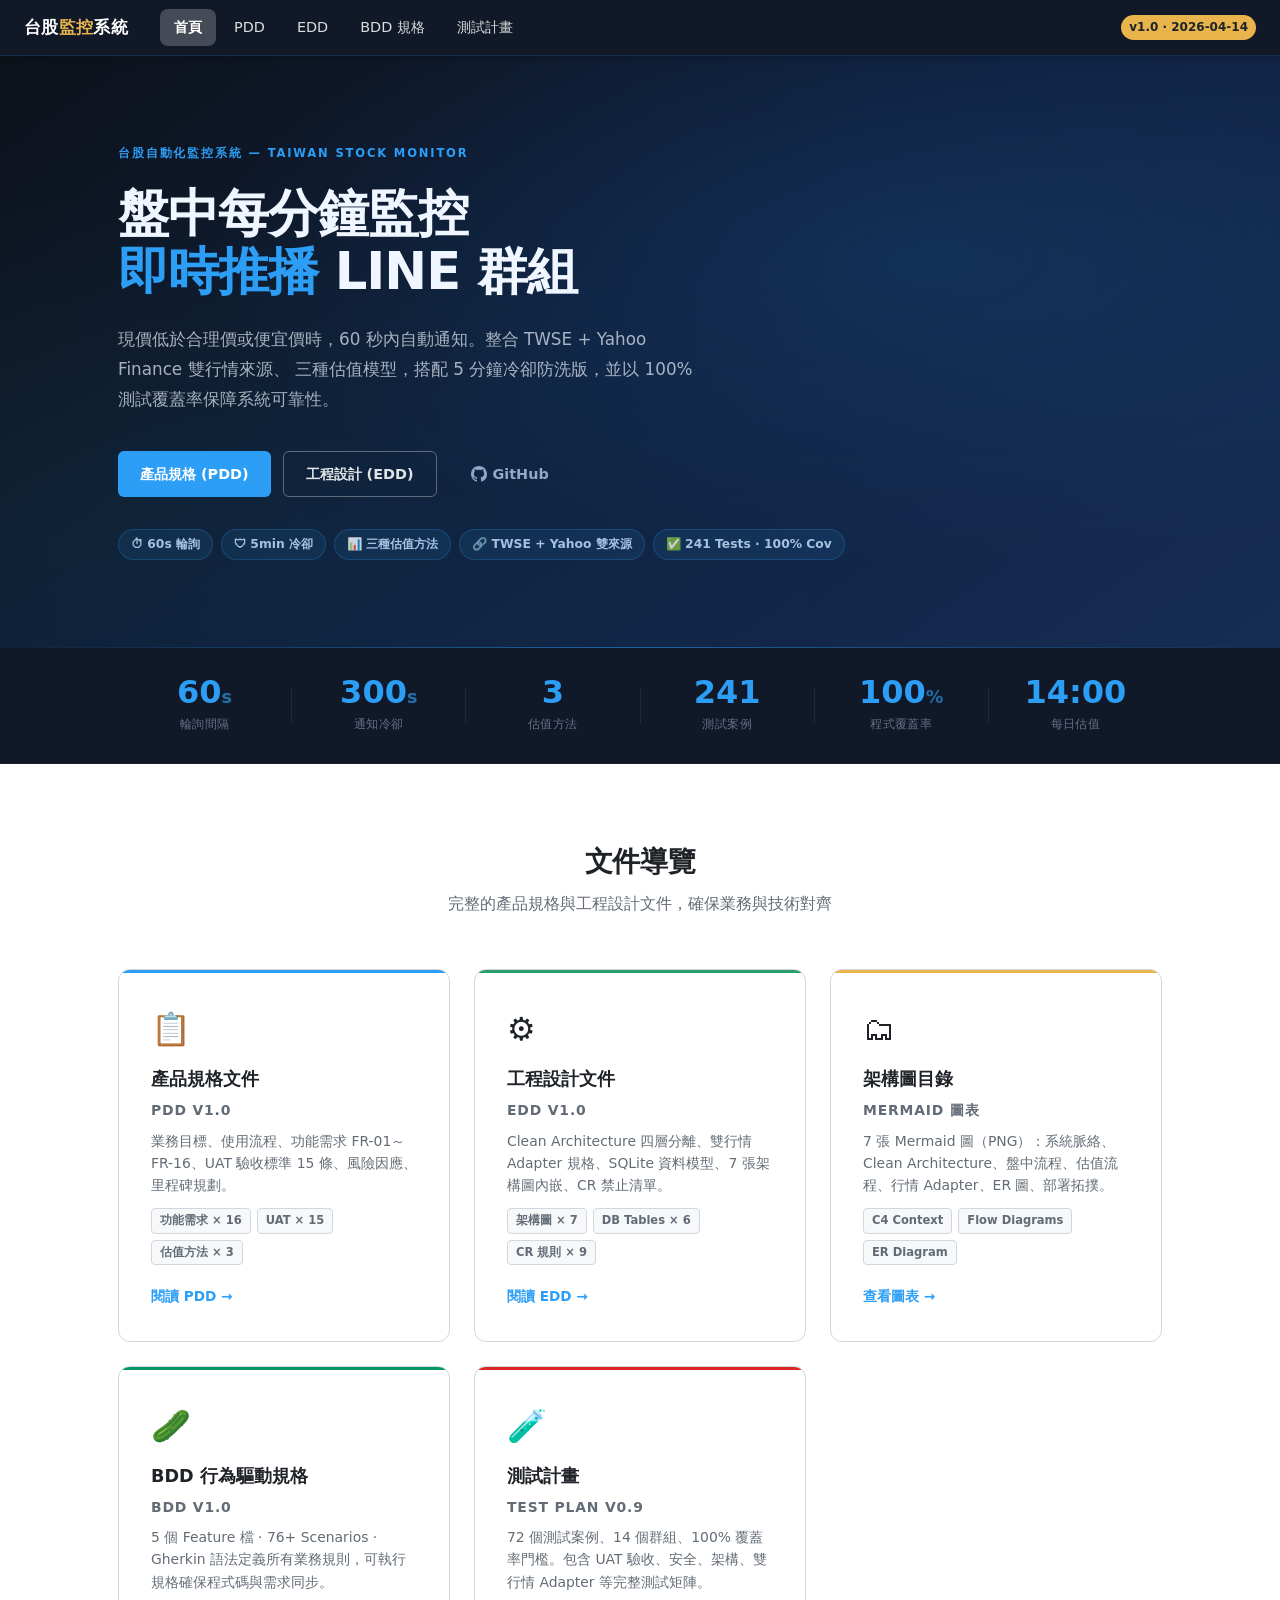
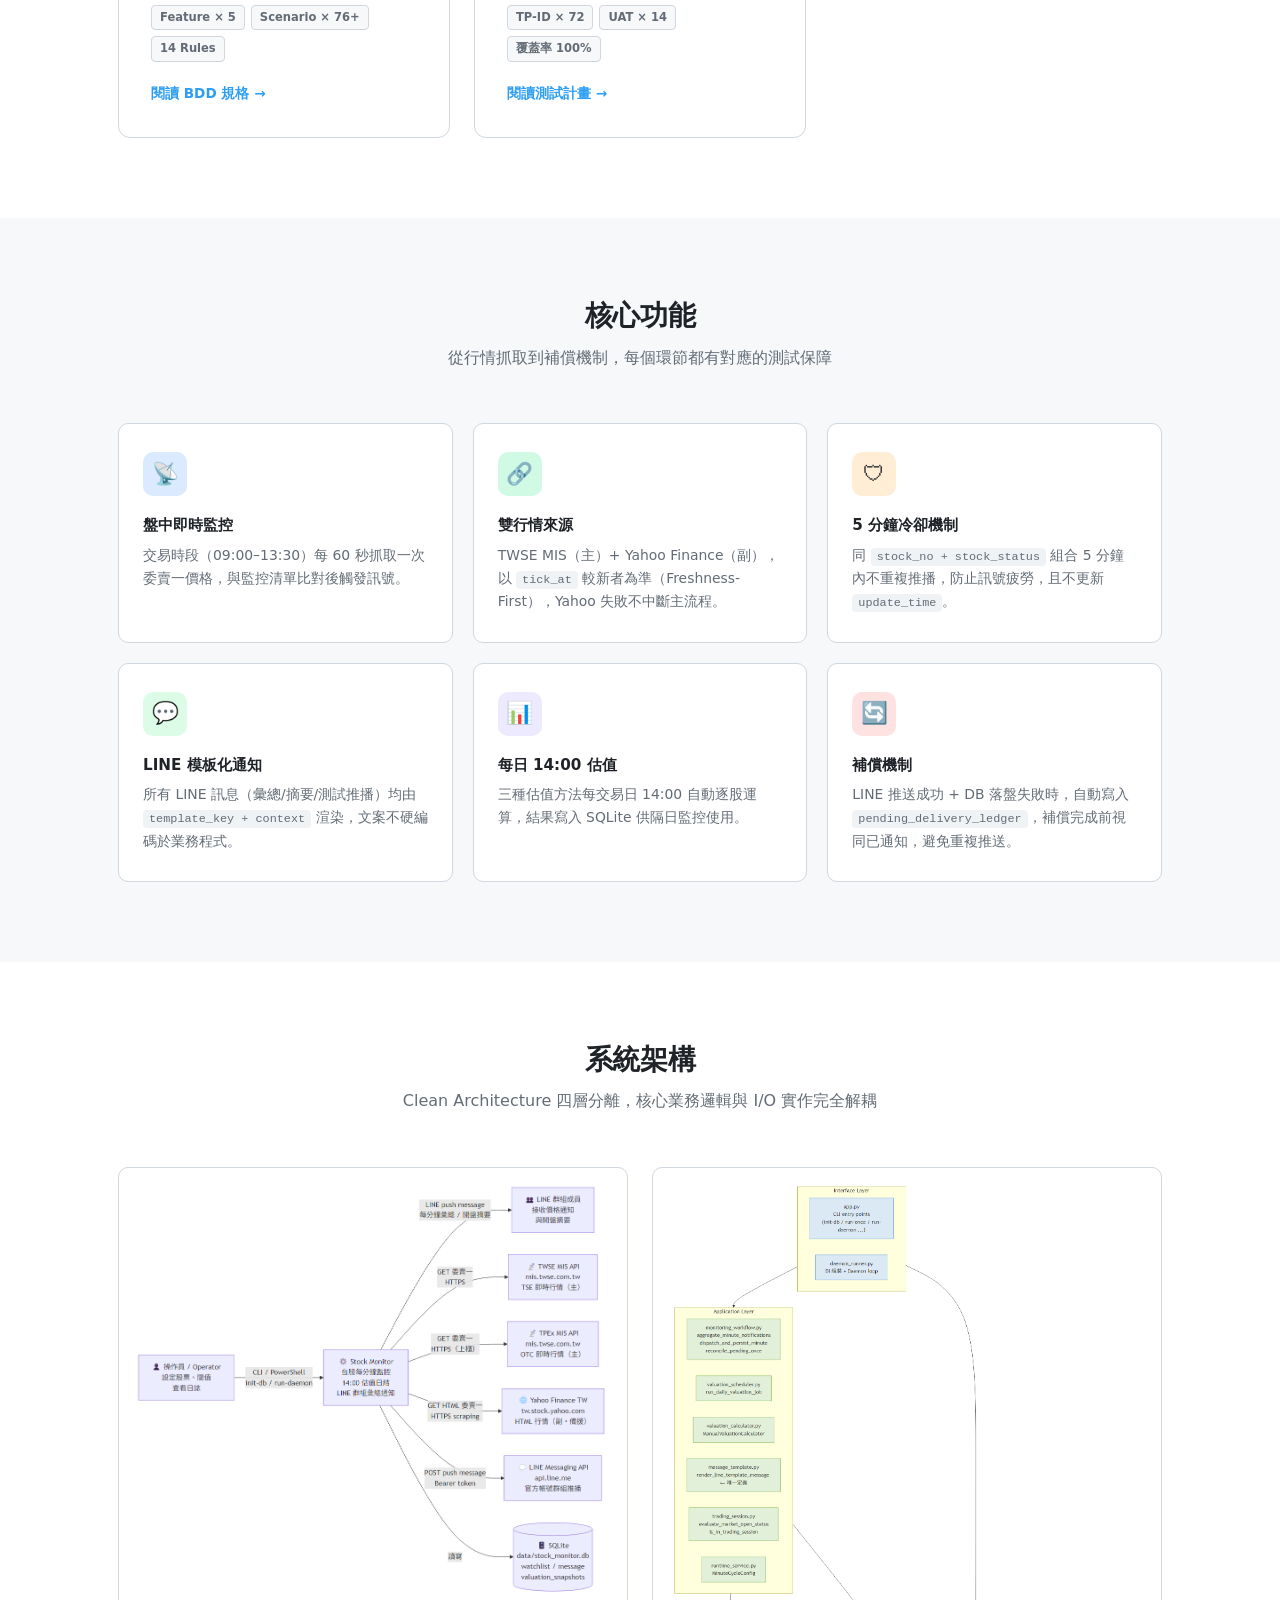
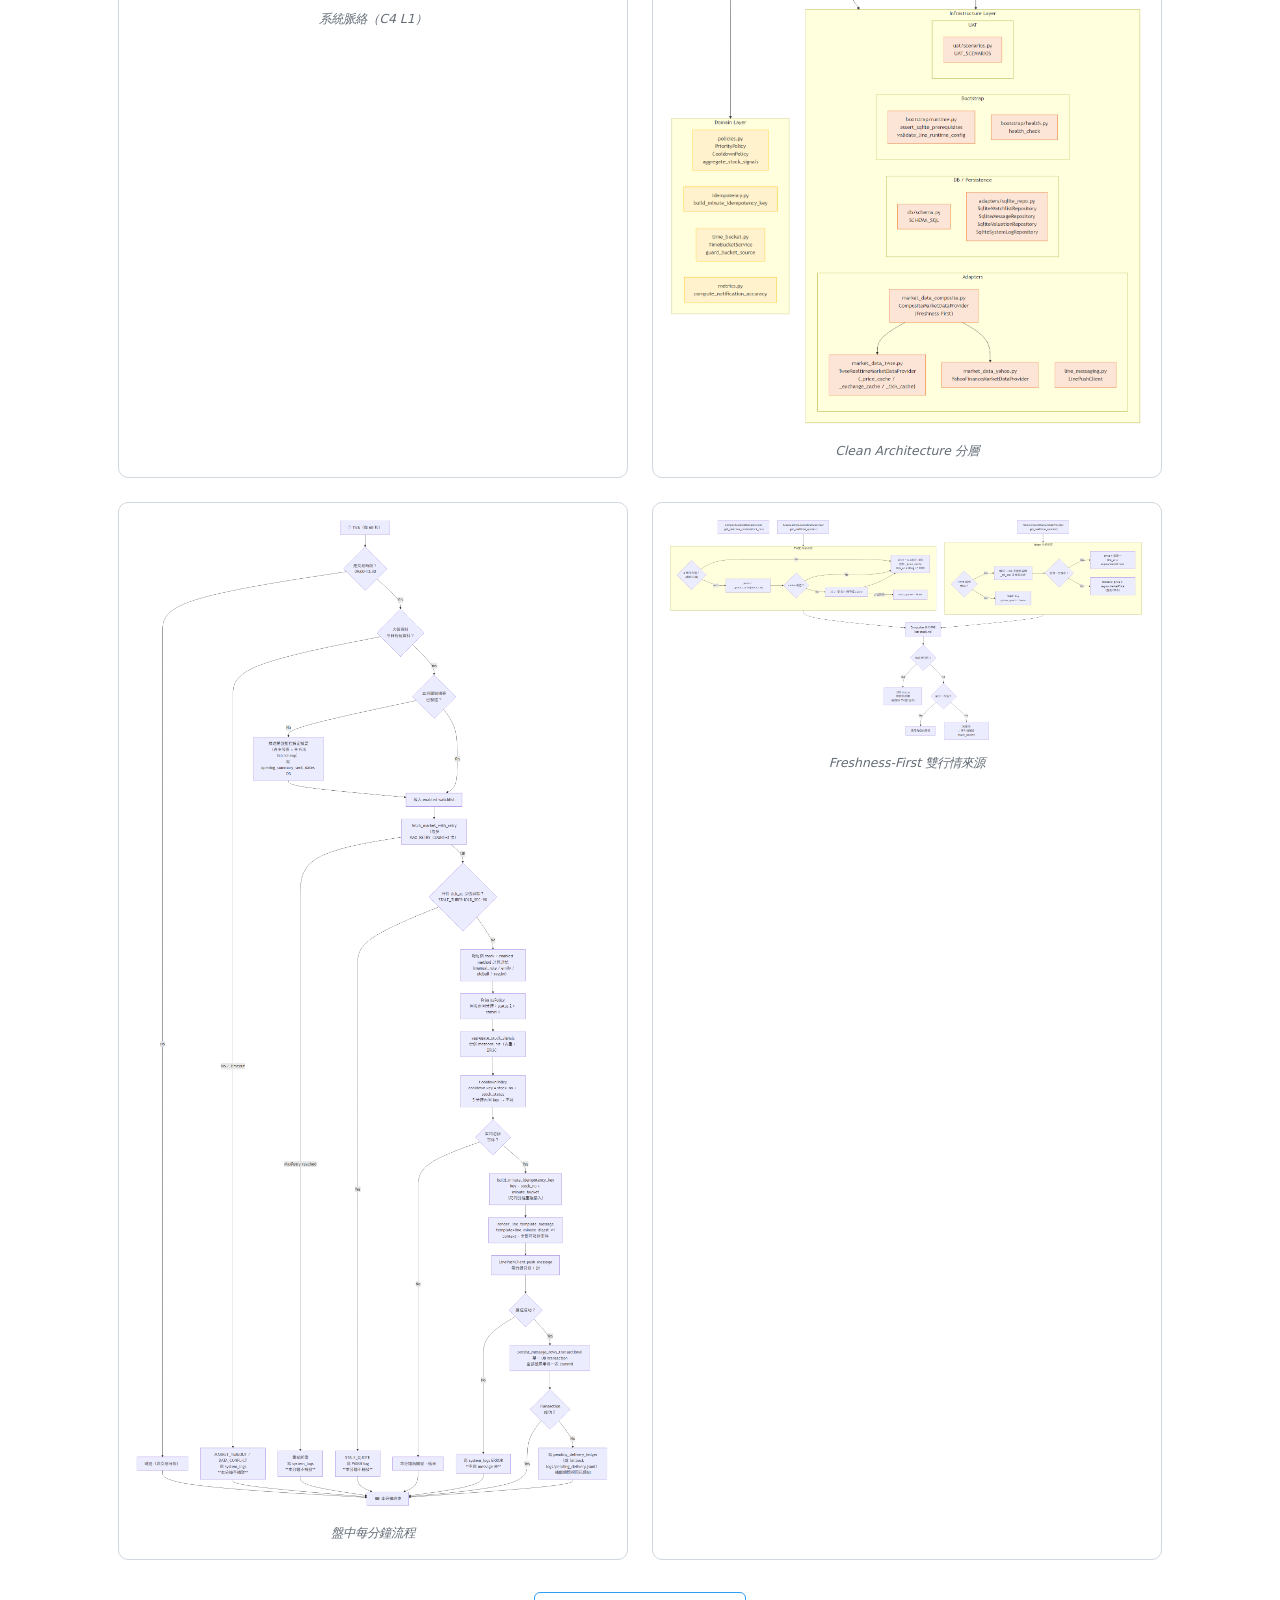
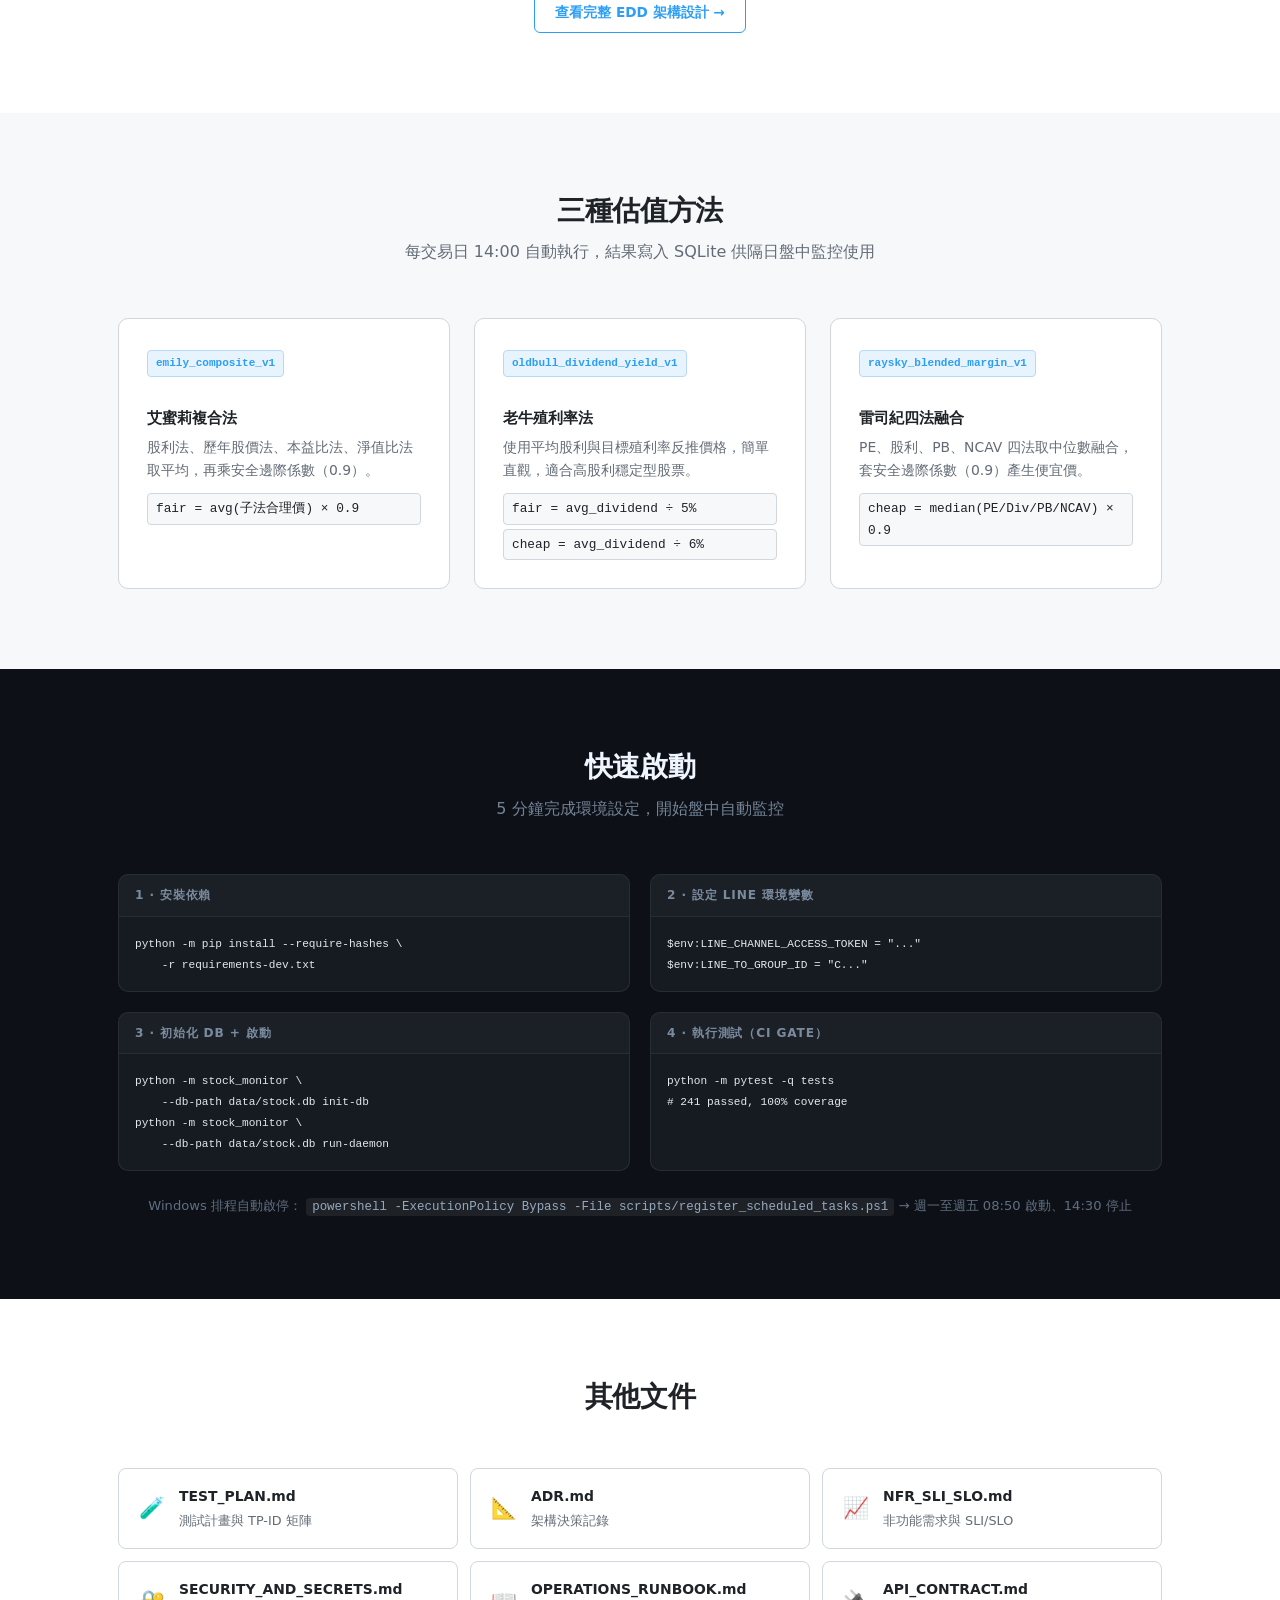
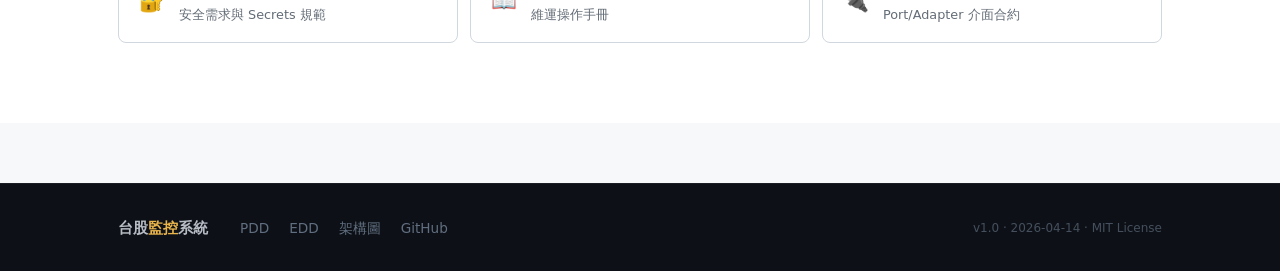
==== commit 3a2a5a82: "fix: bump EDD version header to v1.0 (content already reflects a-field/委賣一 changes)" ====
--- a/docs/index.html
+++ b/docs/index.html
@@ -111,7 +111,7 @@
       <a class="lp-doc-card lp-doc-card--edd" href="edd.html">
         <div class="lp-doc-card-icon">⚙️</div>
         <h3>工程設計文件</h3>
-        <p class="lp-doc-card-sub">EDD v0.9</p>
+        <p class="lp-doc-card-sub">EDD v1.0</p>
         <p>Clean Architecture 四層分離、雙行情 Adapter 規格、SQLite 資料模型、7 張架構圖內嵌、CR 禁止清單。</p>
         <ul class="lp-doc-card-tags">
           <li>架構圖 × 7</li>
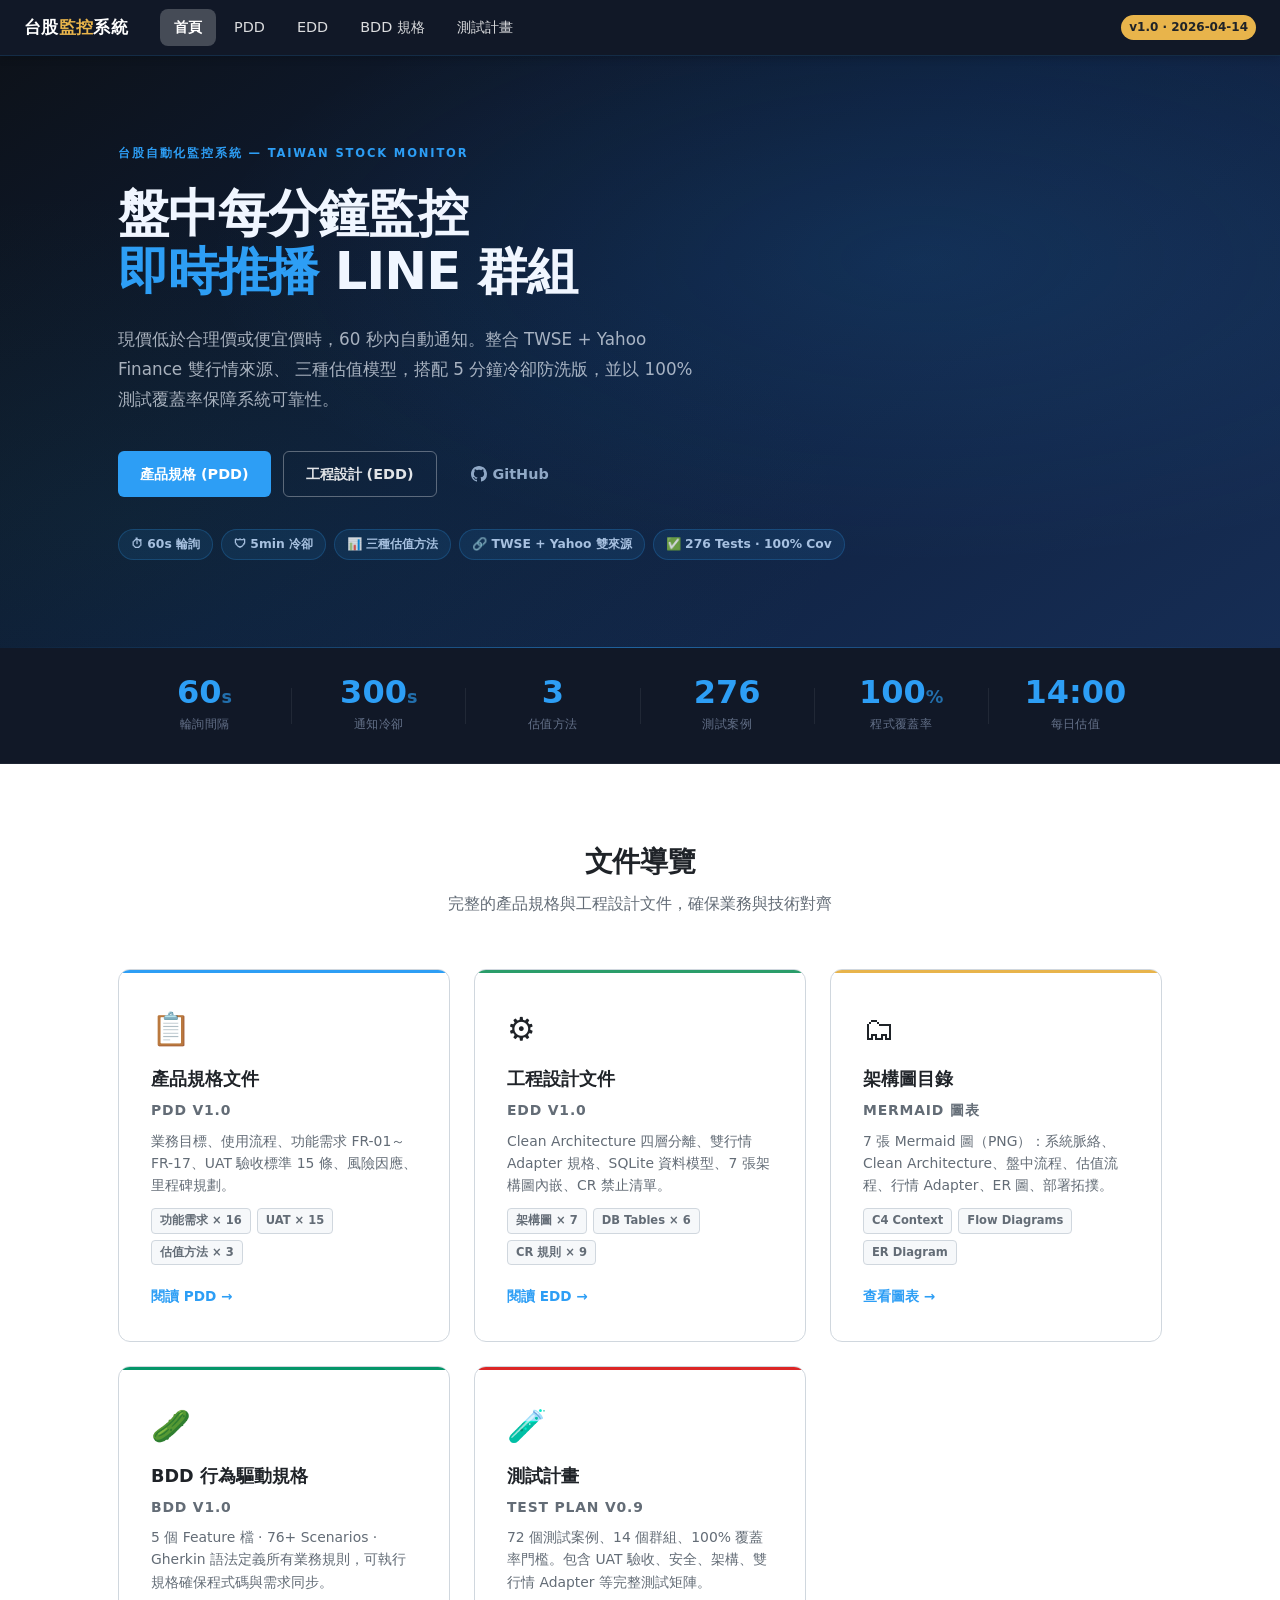
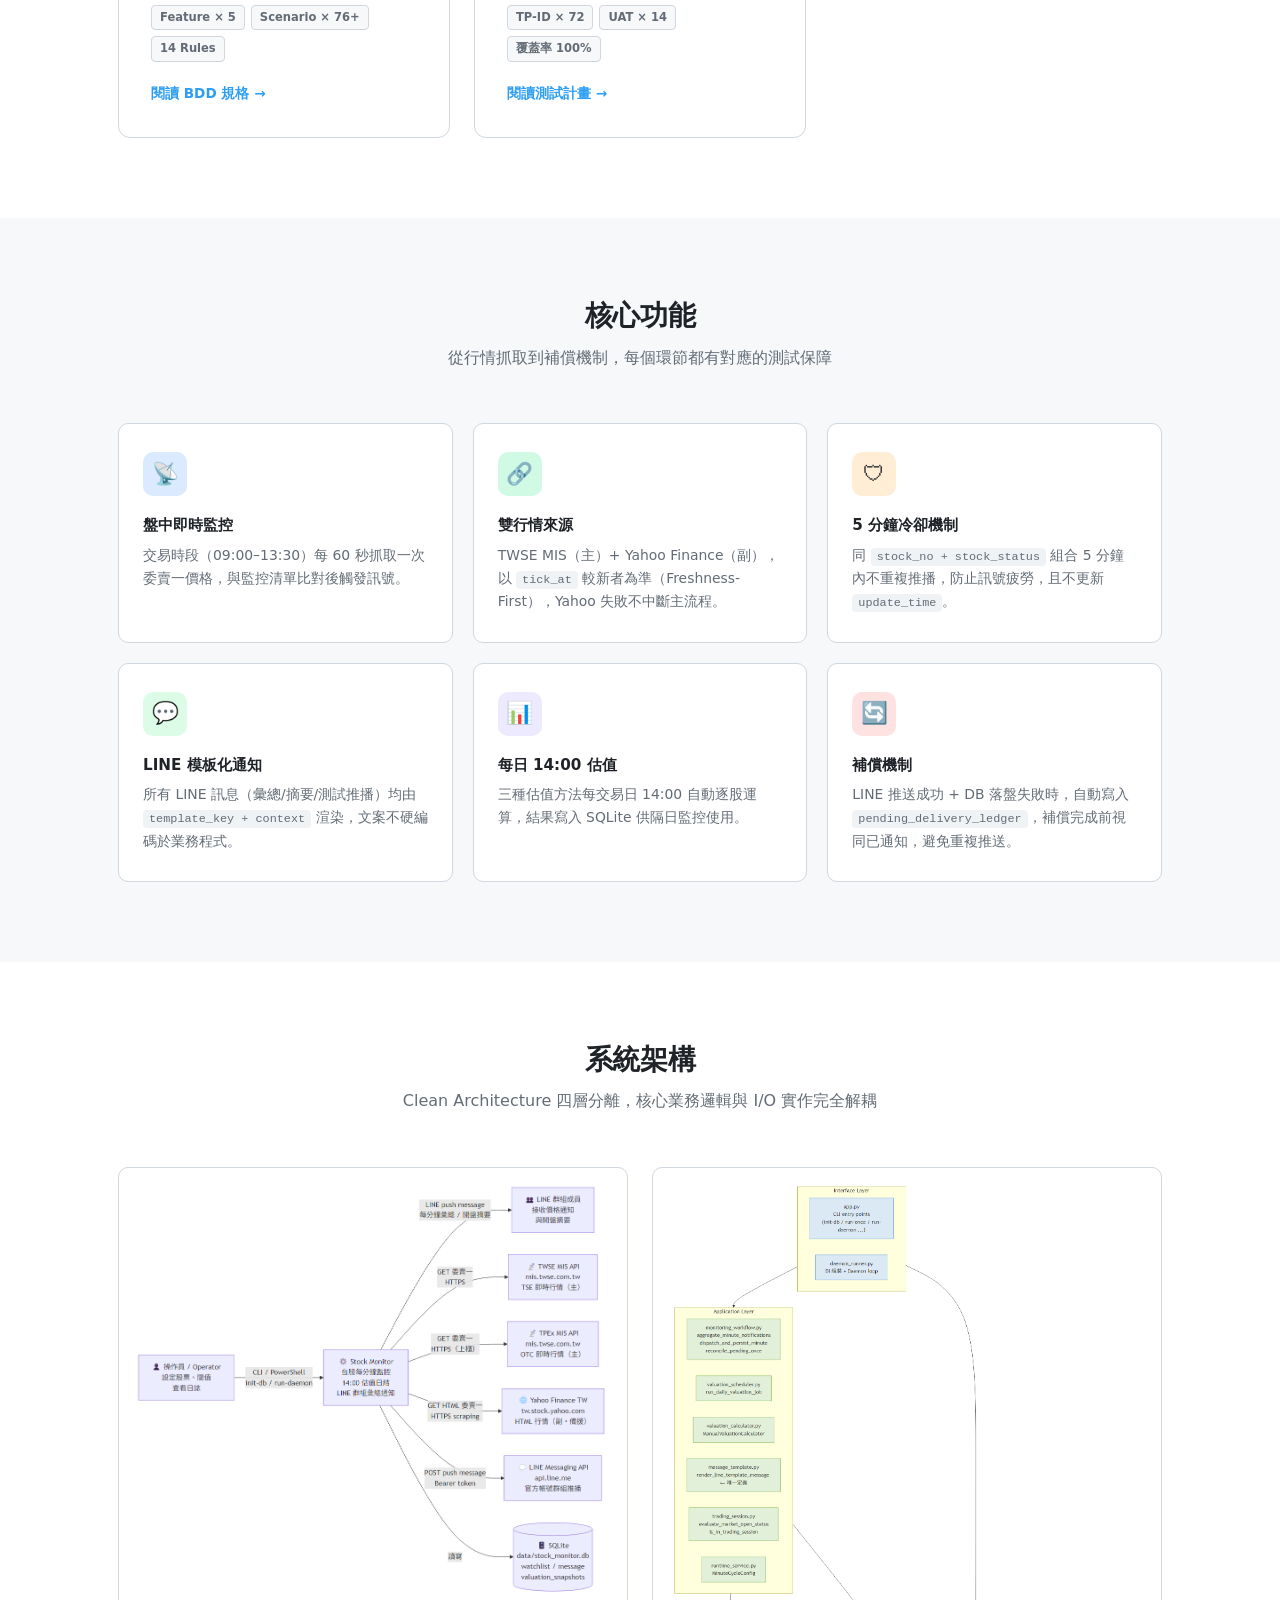
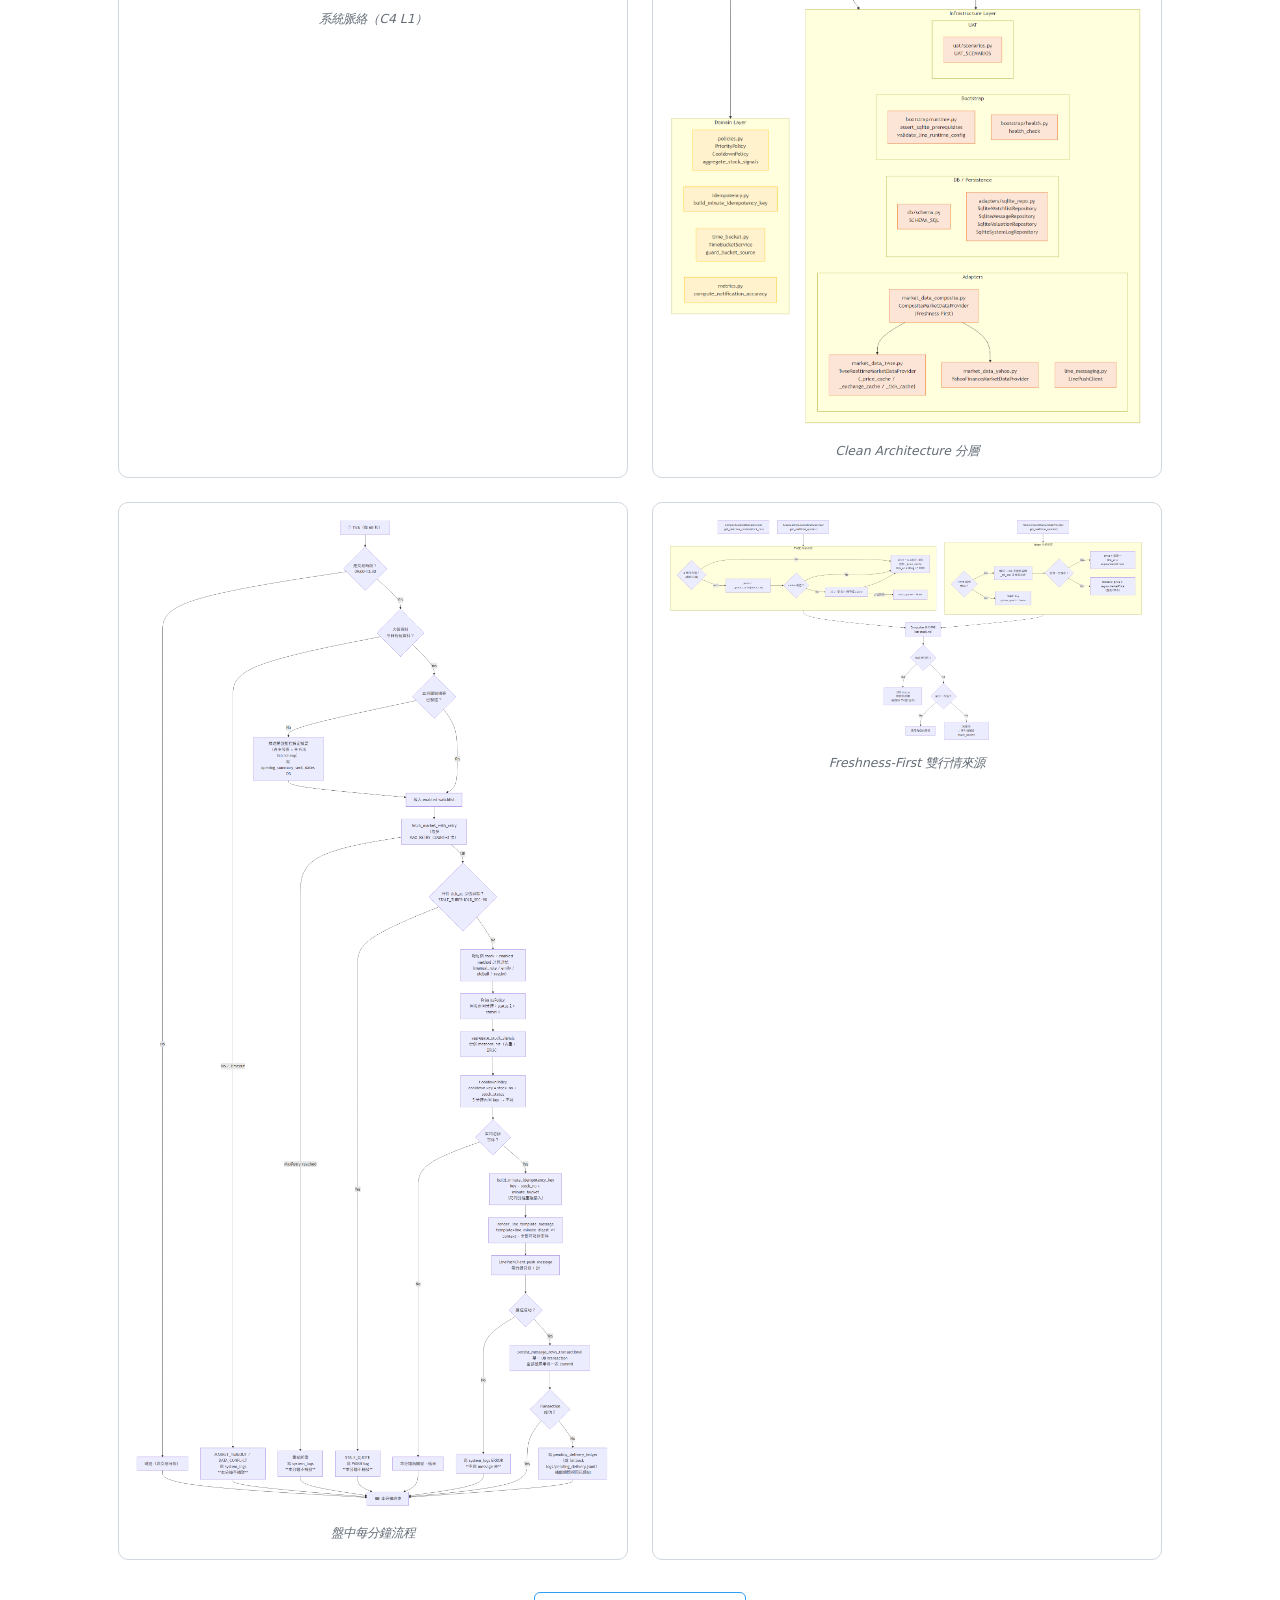
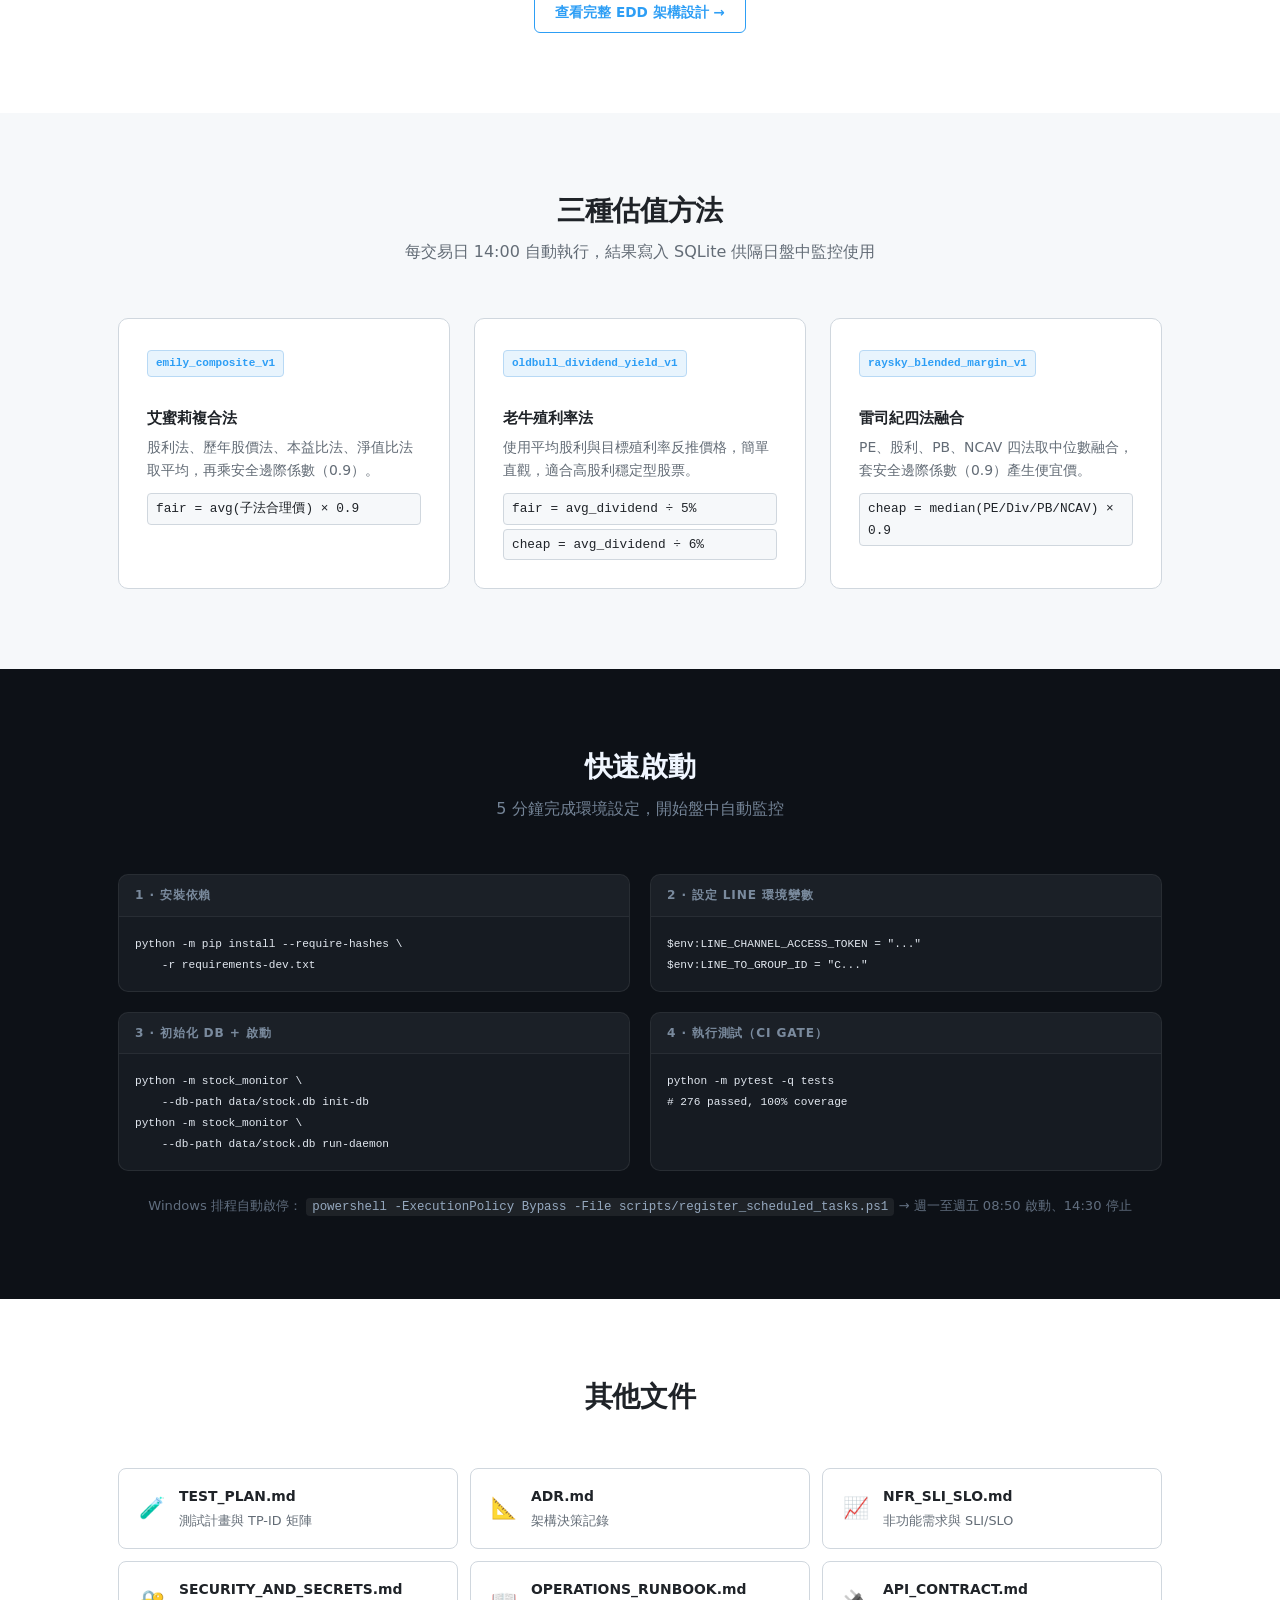
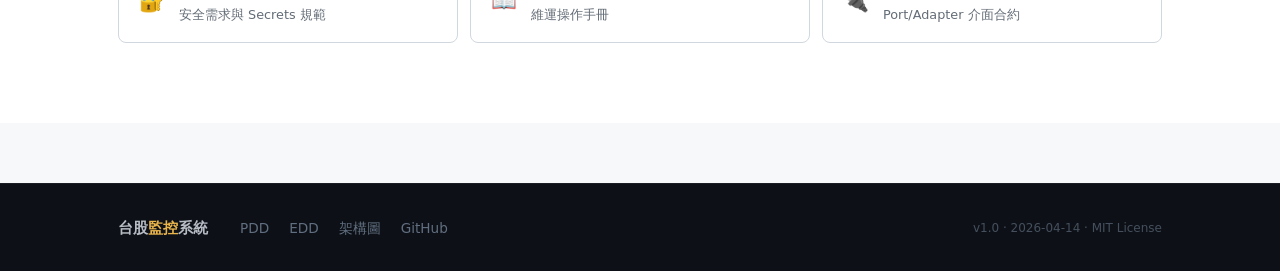
==== commit 3c192064: "feat(fr17): Jinja2 file-based template system + iron rules + 276 tests 100% cov - FR-17 (EDD §2.8): " ====
--- a/docs/index.html
+++ b/docs/index.html
@@ -48,7 +48,7 @@
       <span class="lp-tag">🛡 5min 冷卻</span>
       <span class="lp-tag">📊 三種估值方法</span>
       <span class="lp-tag">🔗 TWSE + Yahoo 雙來源</span>
-      <span class="lp-tag">✅ 241 Tests · 100% Cov</span>
+      <span class="lp-tag">✅ 276 Tests · 100% Cov</span>
     </div>
   </div>
 </section>
@@ -72,7 +72,7 @@
     </div>
     <div class="lp-stat-div"></div>
     <div class="lp-stat">
-      <div class="lp-stat-num">241</div>
+      <div class="lp-stat-num">276</div>
       <div class="lp-stat-label">測試案例</div>
     </div>
     <div class="lp-stat-div"></div>
@@ -100,7 +100,7 @@
         <div class="lp-doc-card-icon">📋</div>
         <h3>產品規格文件</h3>
         <p class="lp-doc-card-sub">PDD v1.0</p>
-        <p>業務目標、使用流程、功能需求 FR-01～FR-16、UAT 驗收標準 15 條、風險因應、里程碑規劃。</p>
+        <p>業務目標、使用流程、功能需求 FR-01～FR-17、UAT 驗收標準 15 條、風險因應、里程碑規劃。</p>
         <ul class="lp-doc-card-tags">
           <li>功能需求 × 16</li>
           <li>UAT × 15</li>
@@ -298,7 +298,7 @@
       <div class="lp-code-block">
         <div class="lp-code-title">4 · 執行測試（CI gate）</div>
         <pre><code>python -m pytest -q tests
-# 241 passed, 100% coverage</code></pre>
+# 276 passed, 100% coverage</code></pre>
       </div>
     </div>
     <div class="lp-code-note">
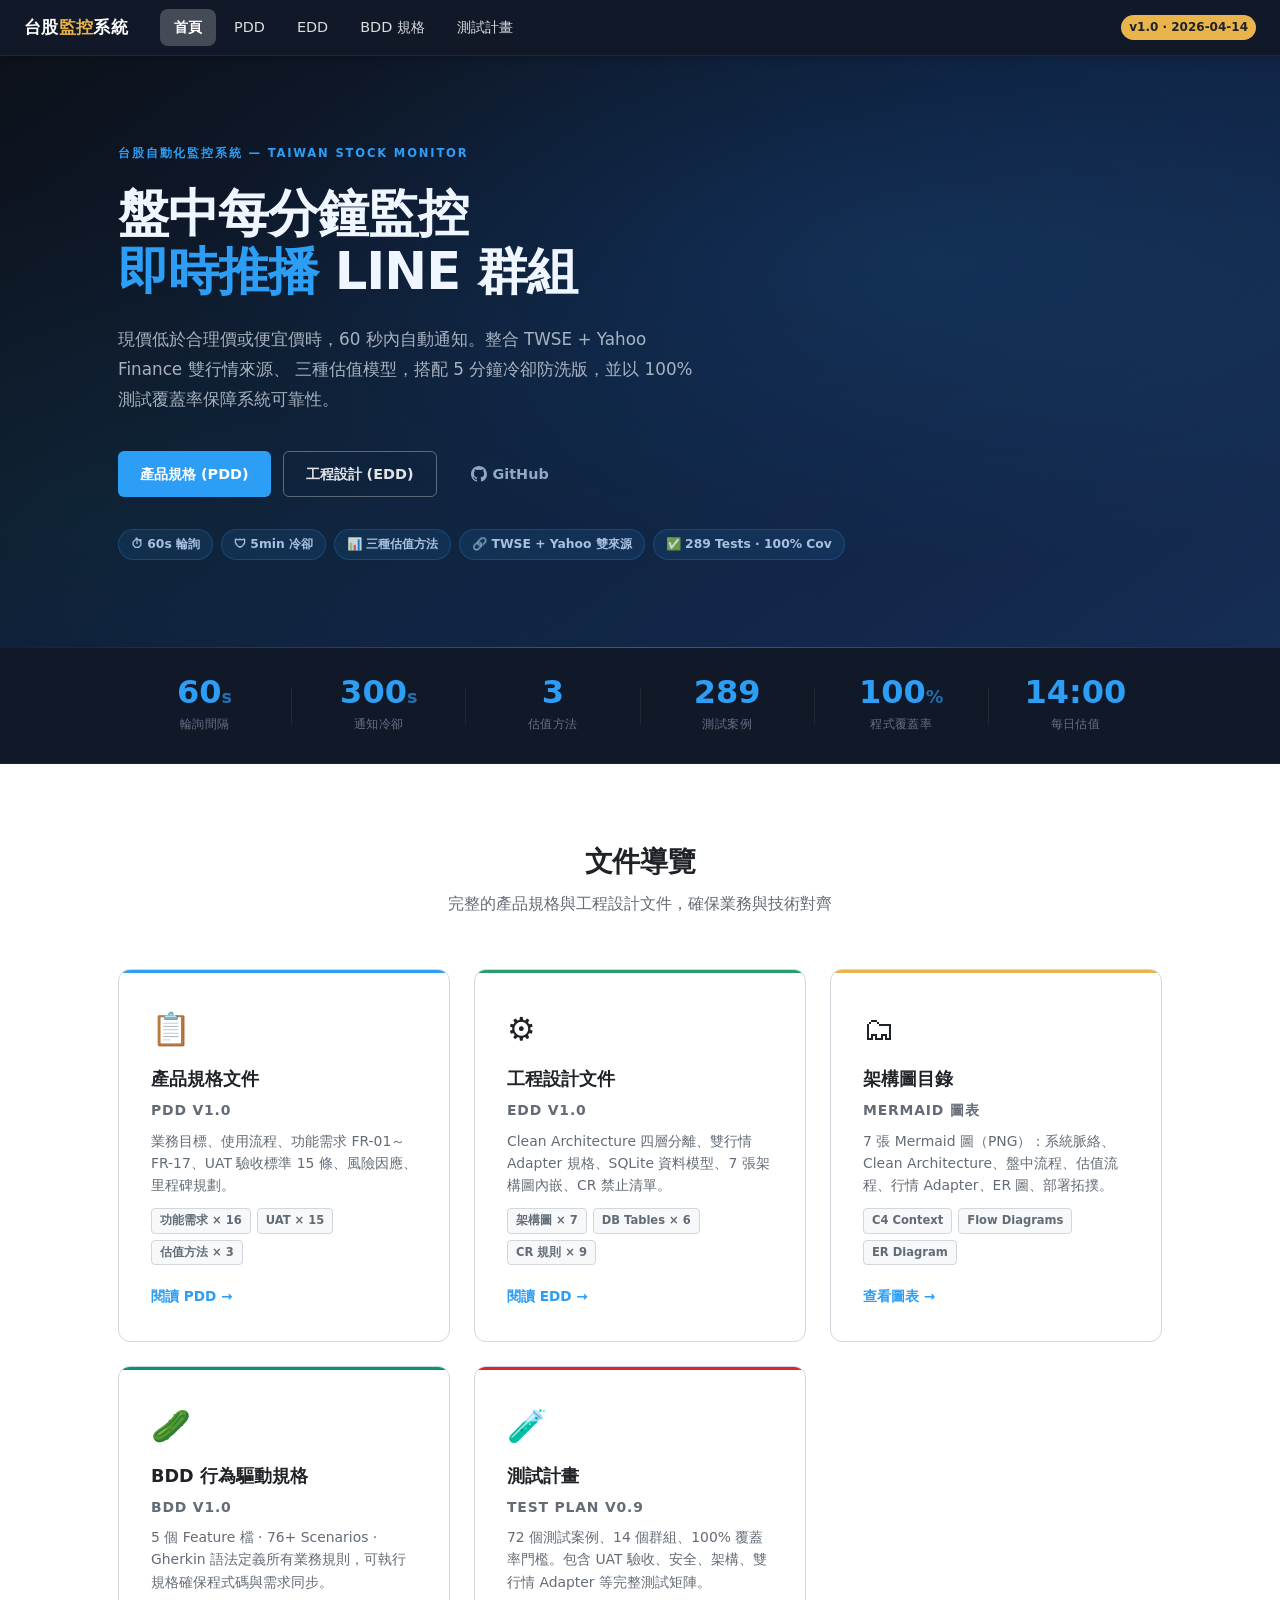
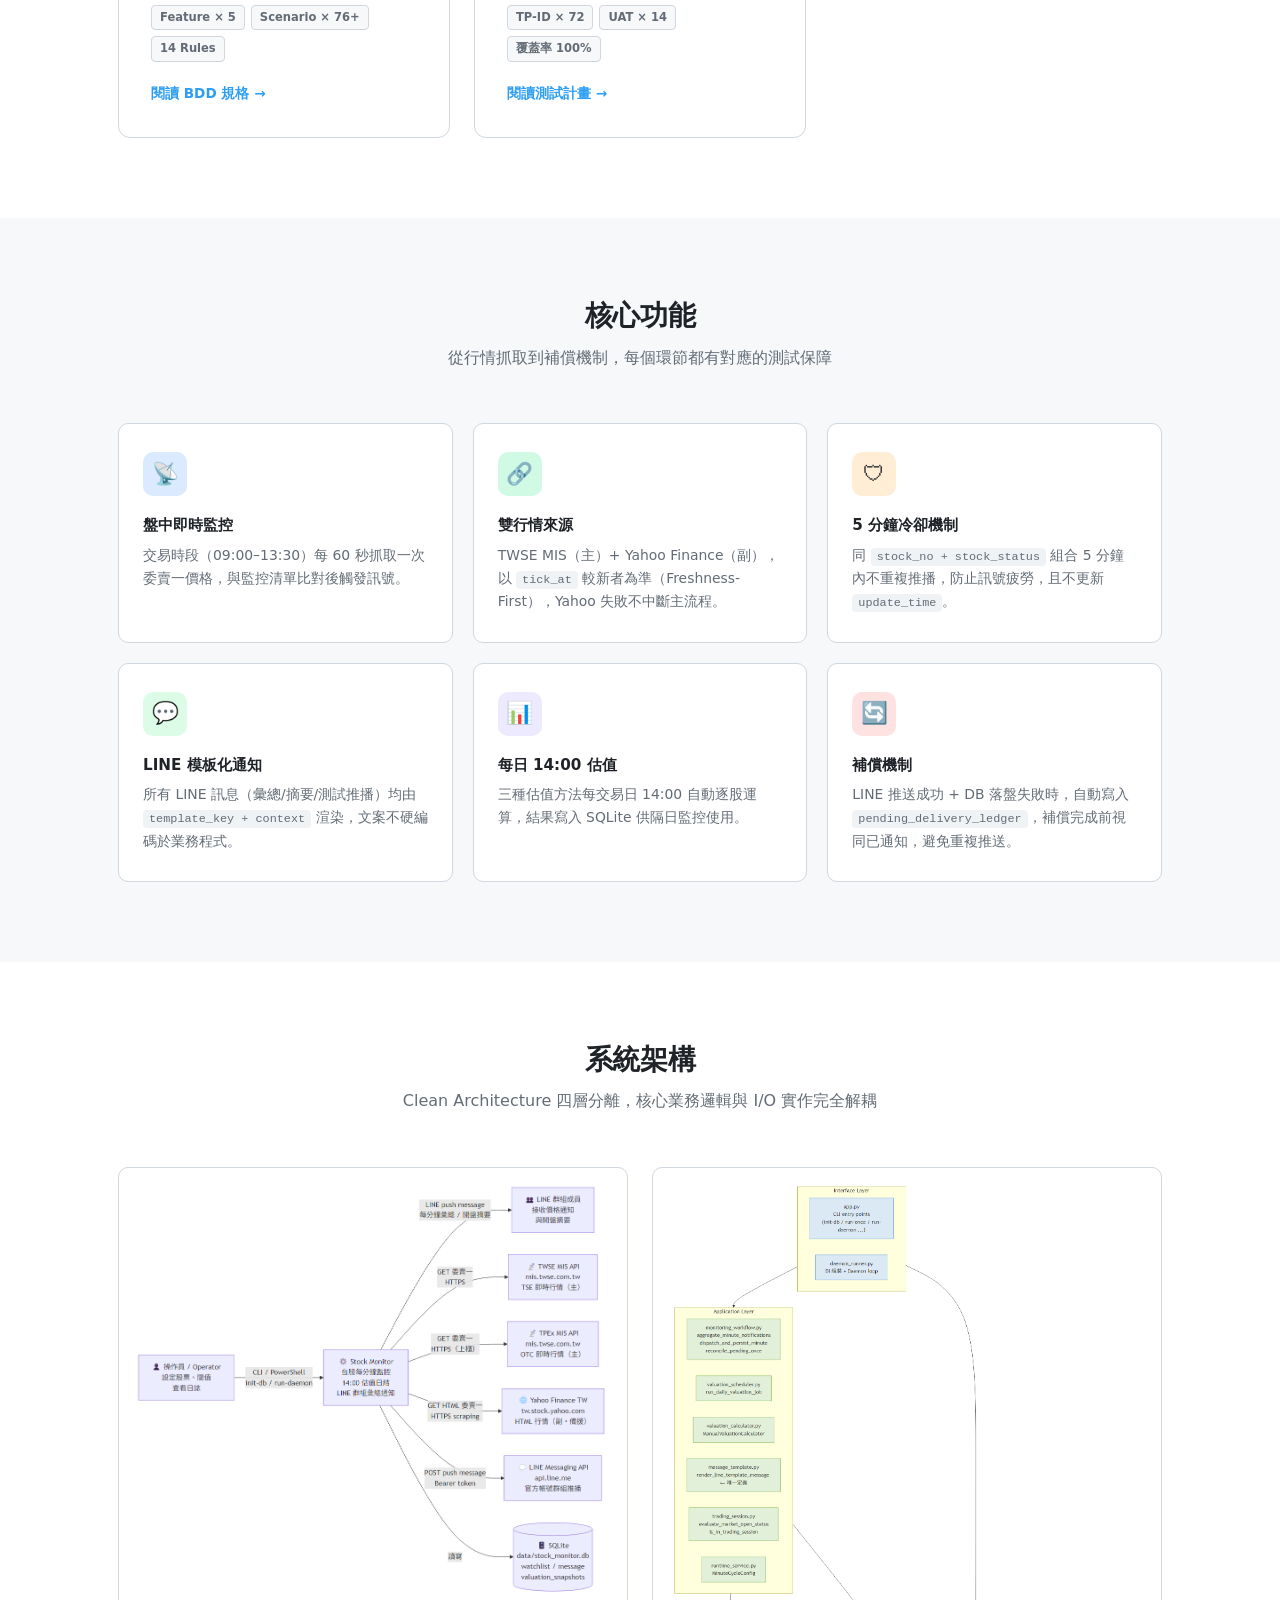
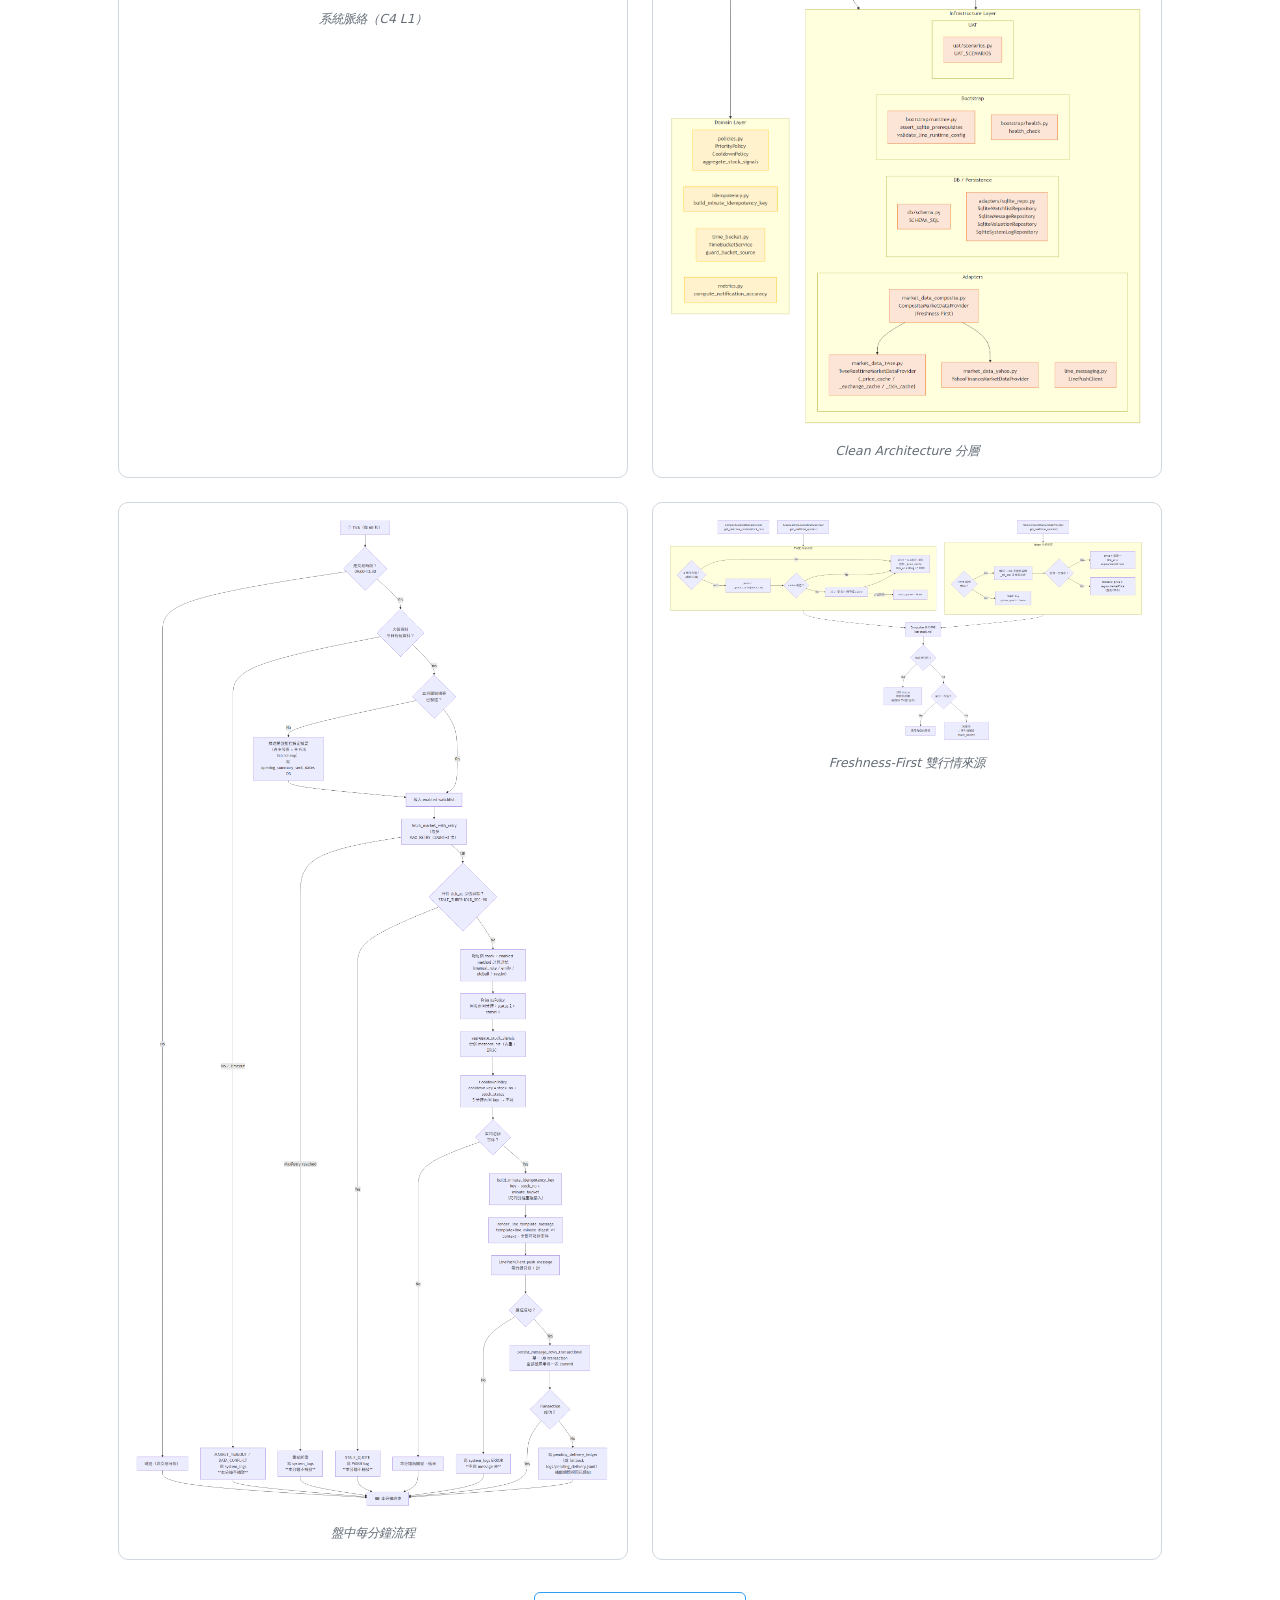
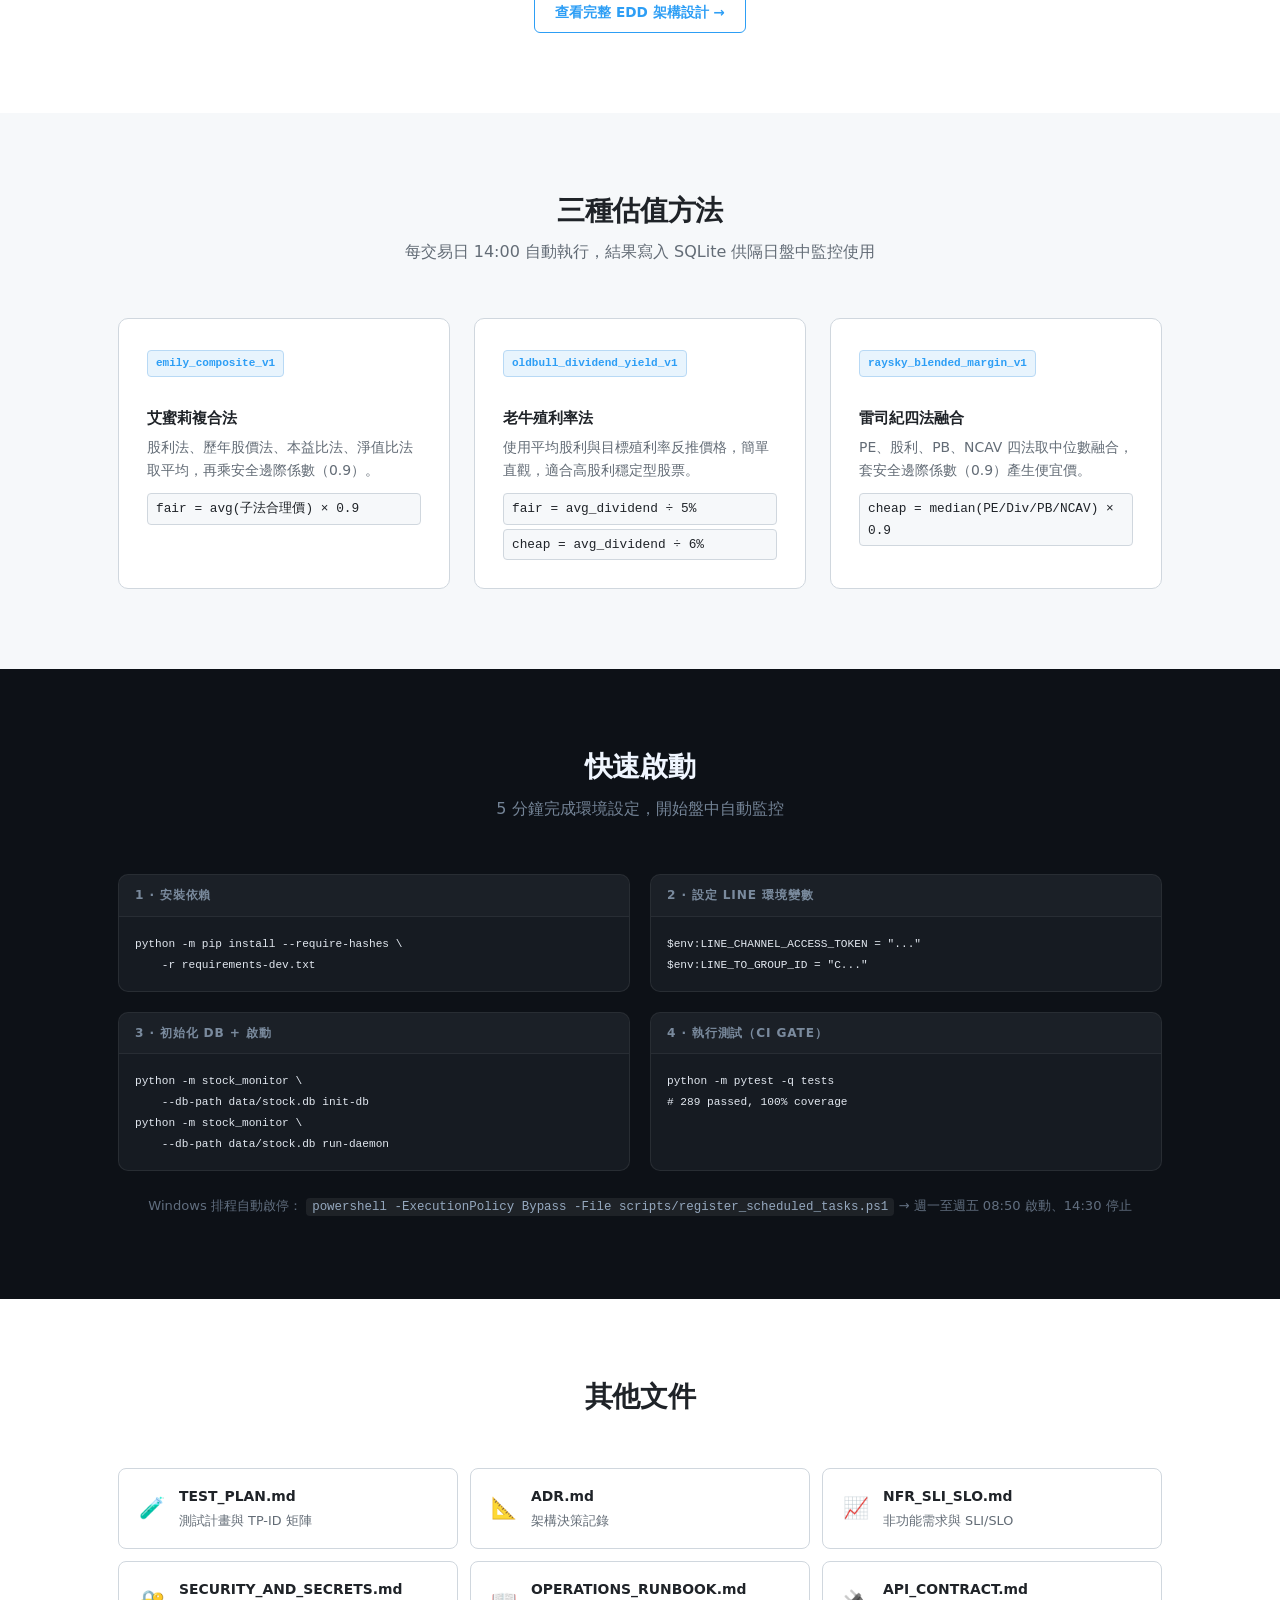
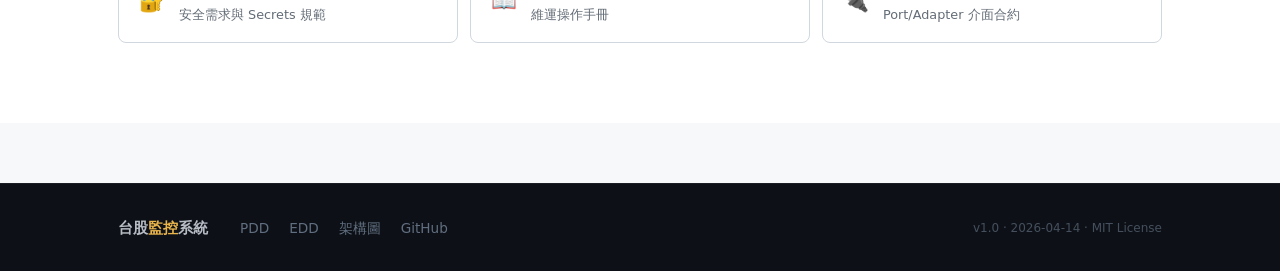
==== commit 50d29bb9: "feat(fr18): FR-18 complete — adapter name isolation + TP-NAME-001~003 BDD + 289 tests 100% cov - TWS" ====
--- a/docs/index.html
+++ b/docs/index.html
@@ -48,7 +48,7 @@
       <span class="lp-tag">🛡 5min 冷卻</span>
       <span class="lp-tag">📊 三種估值方法</span>
       <span class="lp-tag">🔗 TWSE + Yahoo 雙來源</span>
-      <span class="lp-tag">✅ 276 Tests · 100% Cov</span>
+      <span class="lp-tag">✅ 289 Tests · 100% Cov</span>
     </div>
   </div>
 </section>
@@ -72,7 +72,7 @@
     </div>
     <div class="lp-stat-div"></div>
     <div class="lp-stat">
-      <div class="lp-stat-num">276</div>
+      <div class="lp-stat-num">289</div>
       <div class="lp-stat-label">測試案例</div>
     </div>
     <div class="lp-stat-div"></div>
@@ -298,7 +298,7 @@
       <div class="lp-code-block">
         <div class="lp-code-title">4 · 執行測試（CI gate）</div>
         <pre><code>python -m pytest -q tests
-# 276 passed, 100% coverage</code></pre>
+# 289 passed, 100% coverage</code></pre>
       </div>
     </div>
     <div class="lp-code-note">
--- a/docs/site.css
+++ b/docs/site.css
@@ -1111,6 +1111,7 @@
 .tp-arch { background: #fef3c7; color: #92400e; }
 .tp-adp  { background: #e8f4fd; color: #1a5276; }
 .tp-code { background: #f0f3f6; color: var(--clr-muted); border: 1px solid var(--clr-border); }
+.tp-name { background: #f0fdf4; color: #166534; }
 
 /* ---- UAT Cards ---- */
 .bdd-uat-grid {
@@ -1157,6 +1158,7 @@
 .bdd-cr--arch { border-left-color: var(--clr-accent); }
 .bdd-cr--adp  { border-left-color: var(--clr-primary); }
 .bdd-cr--code { border-left-color: var(--clr-success); }
+.bdd-cr--name { border-left-color: #16a34a; }
 .bdd-cr-label {
   font-size: .69rem;
   font-weight: 700;
@@ -1330,6 +1332,7 @@
 .tp-mc--tpl  { background: #8b5cf6; }
 .tp-mc--adp  { background: #0891b2; }
 .tp-mc--code { background: #6b7280; }
+.tp-mc--name { background: #16a34a; }
 .tp-mc--trd  { background: #b45309; }
 .tp-mc--env  { background: #059669; }
 .tp-mc--sec  { background: #dc2626; }
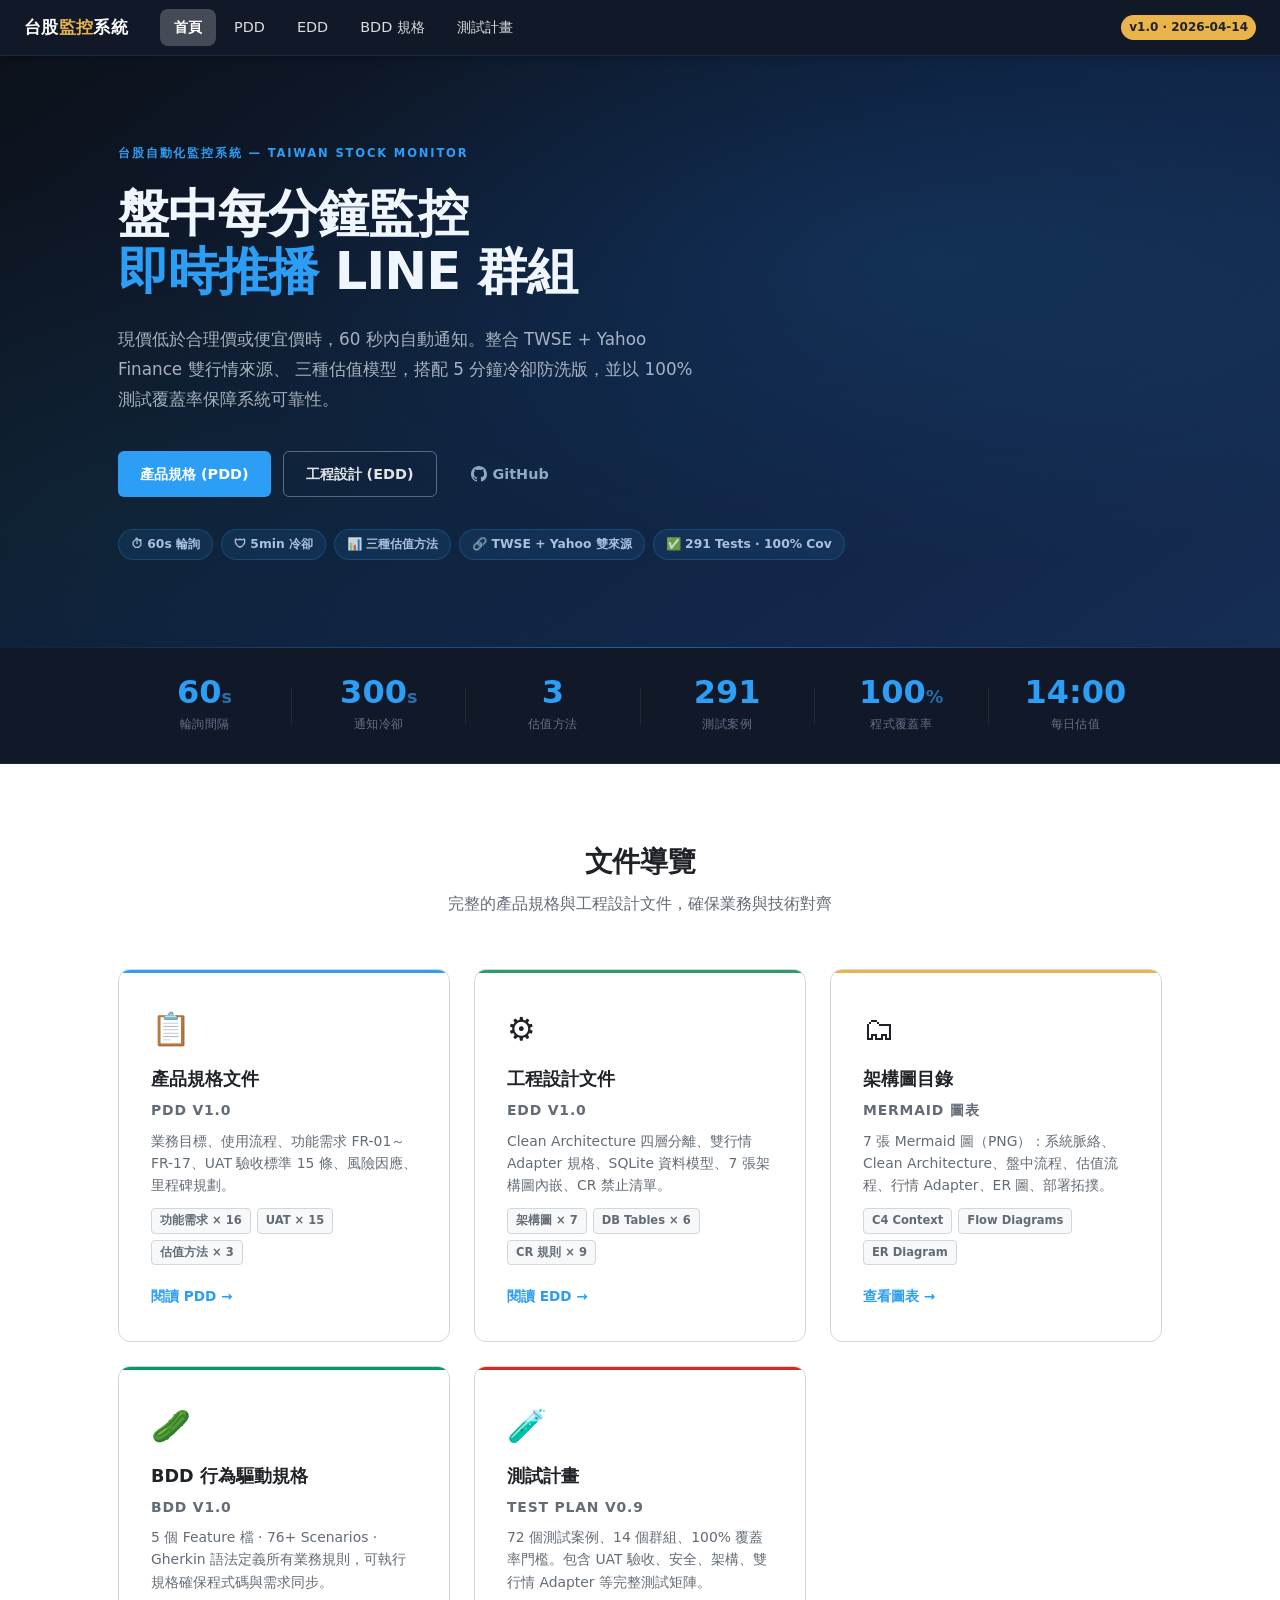
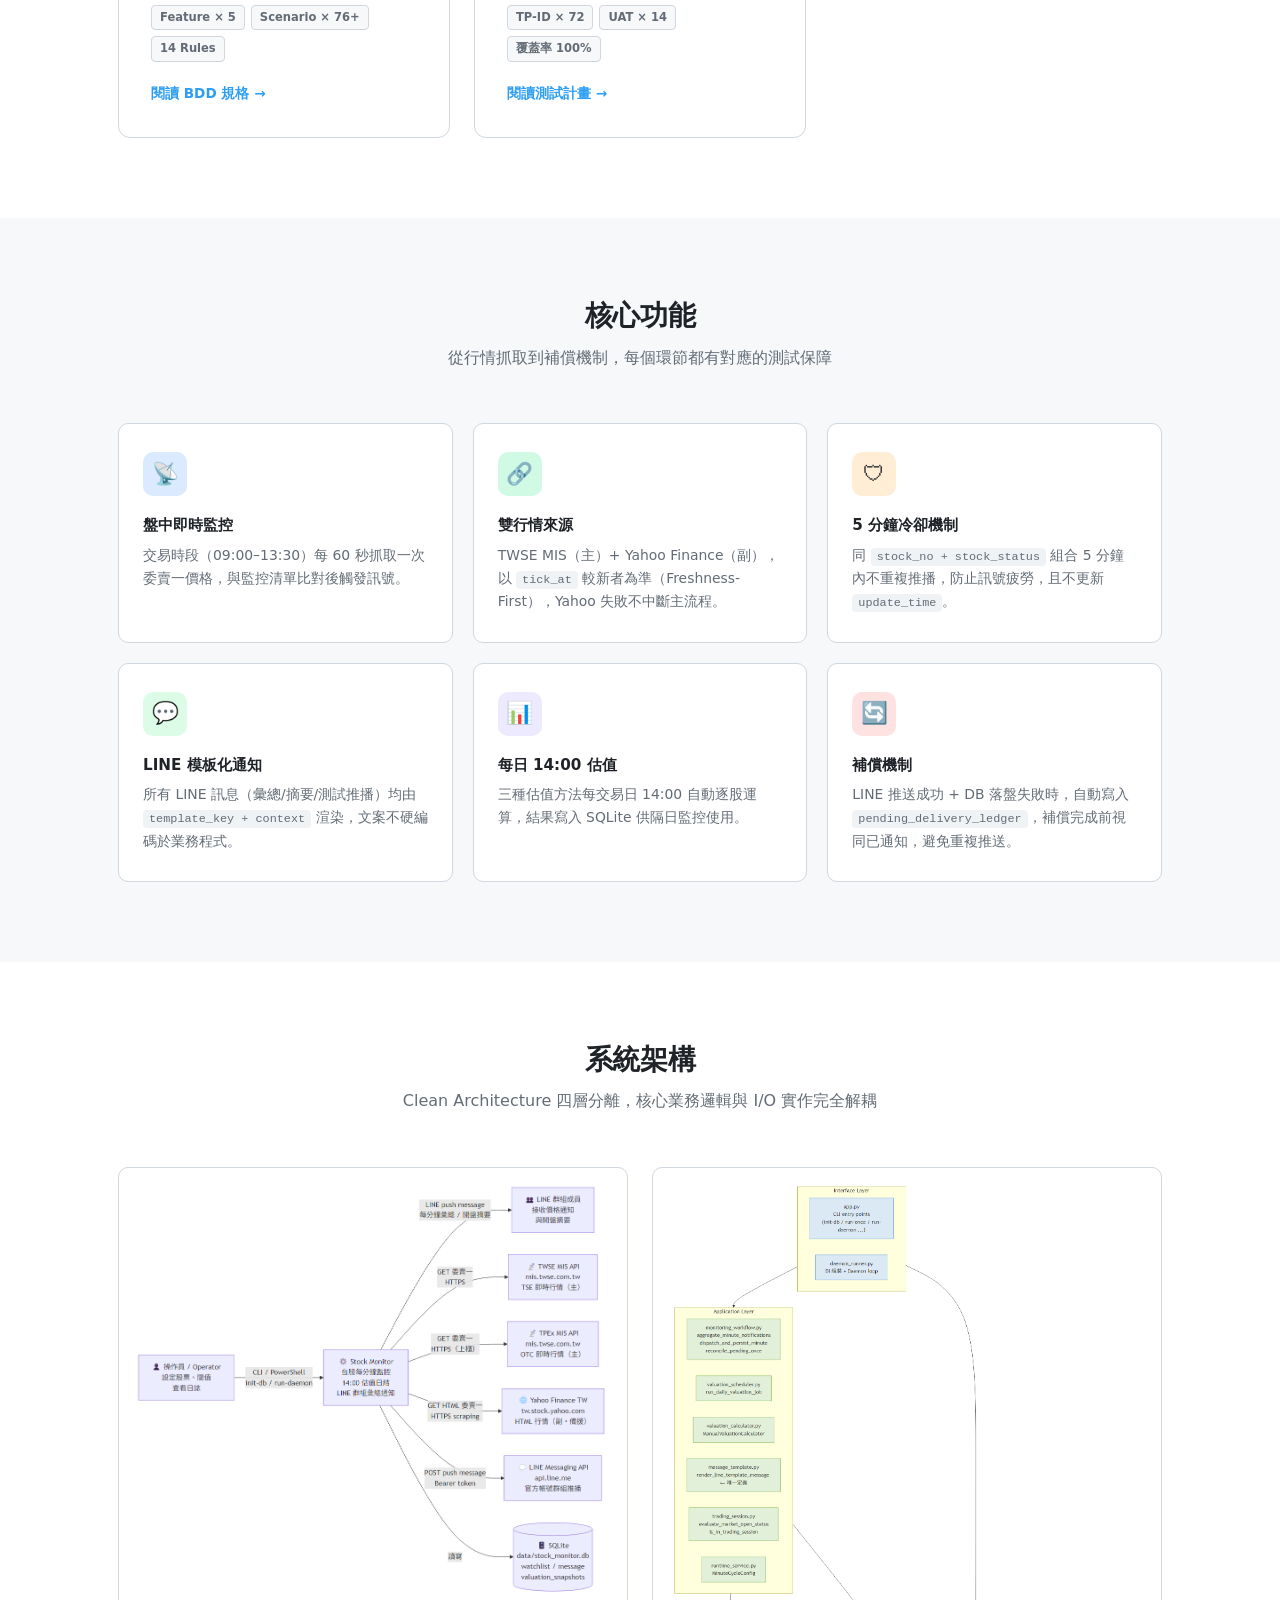
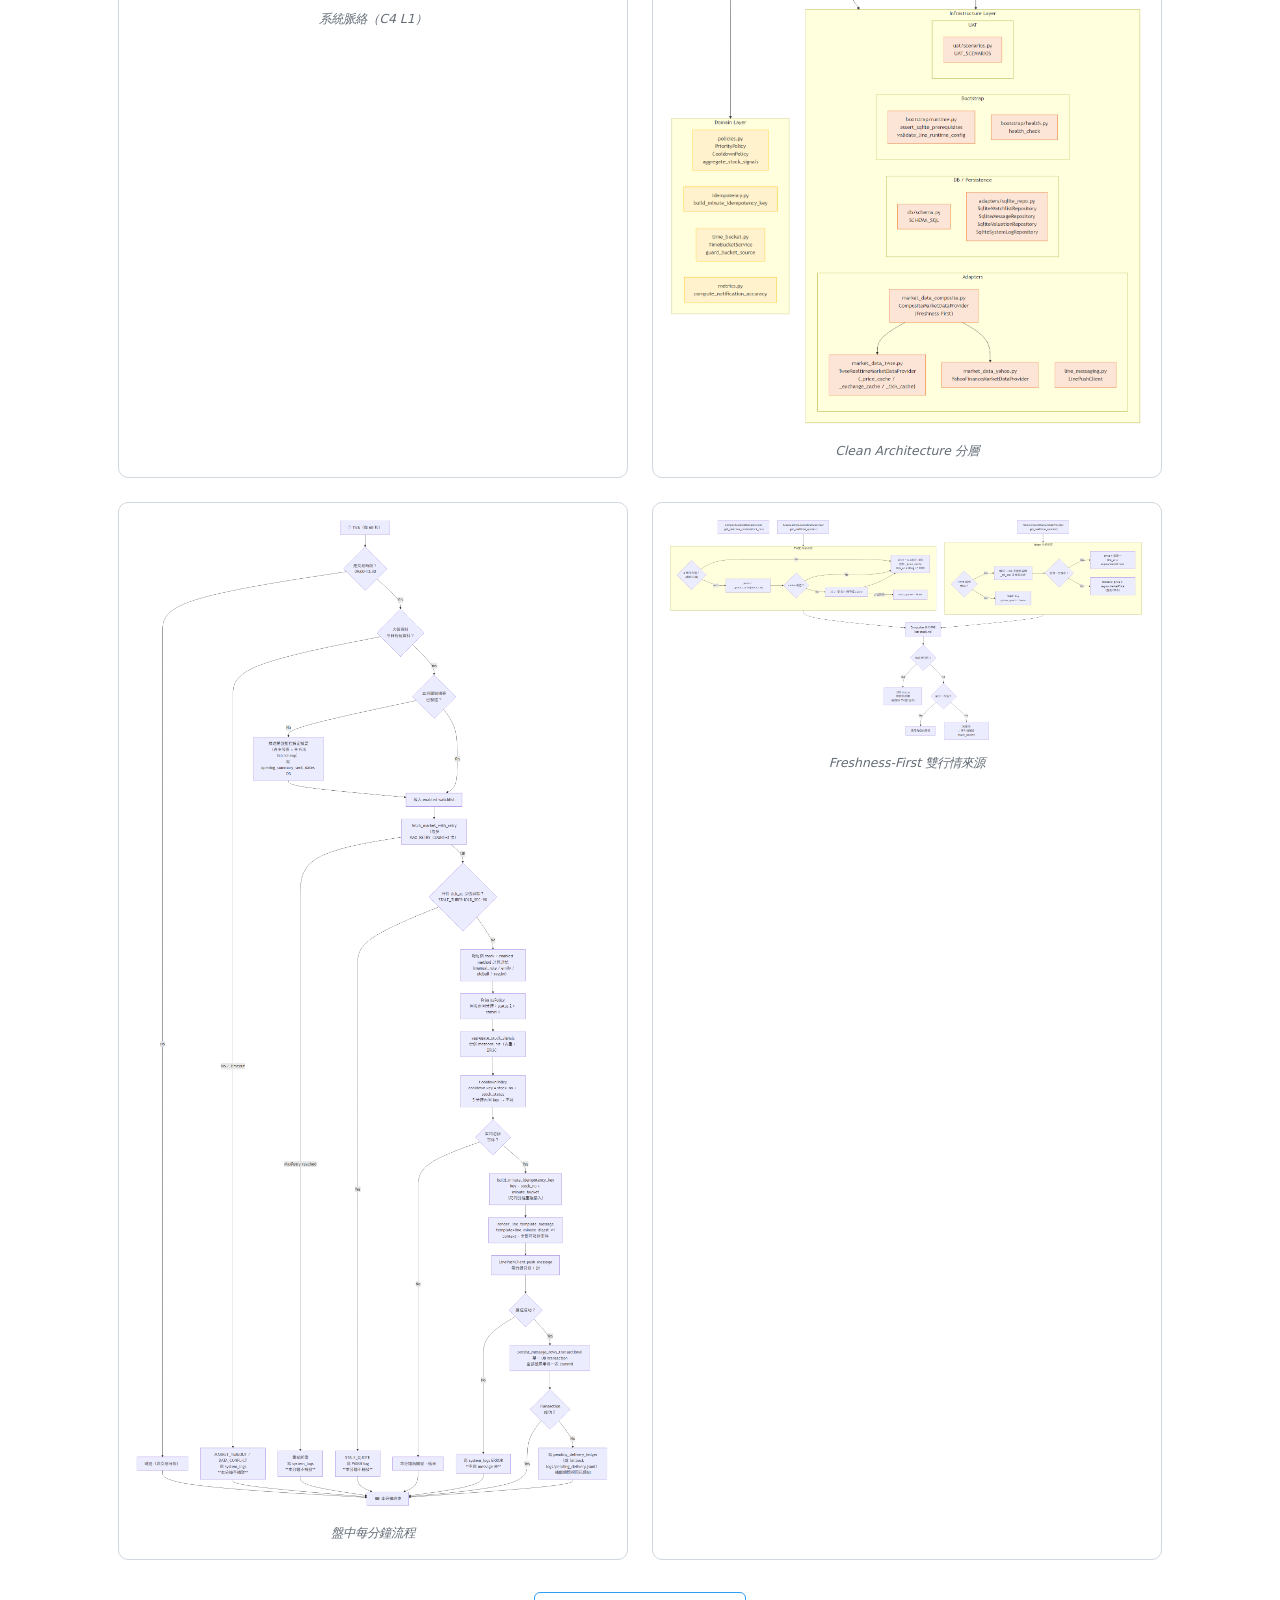
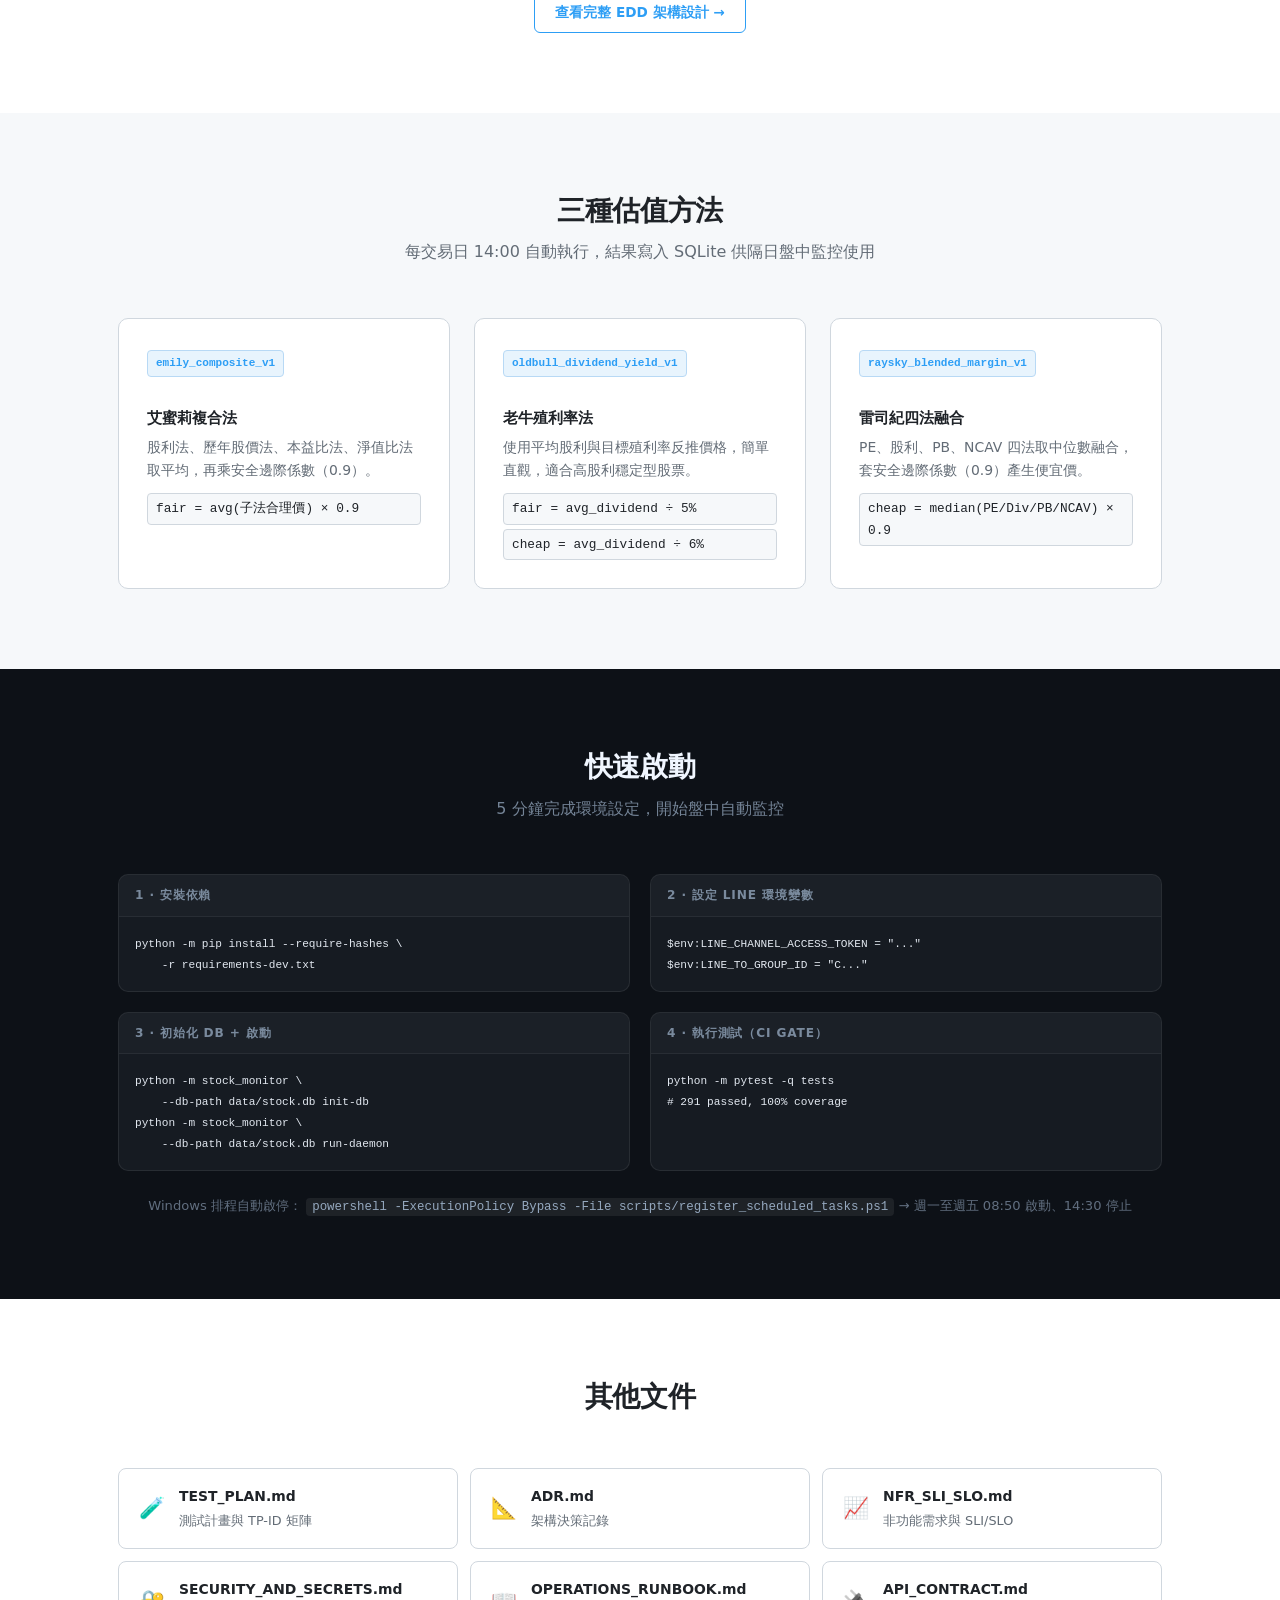
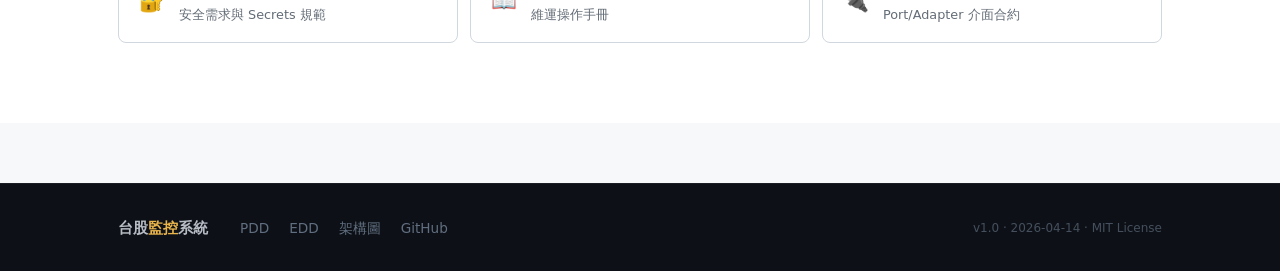
==== commit b0682c2d: "docs: update README/TEST_PLAN/testplan.html/index.html for 291 tests — CR-ADP-04 Yahoo 1MB, TP-DB-00" ====
--- a/docs/index.html
+++ b/docs/index.html
@@ -48,7 +48,7 @@
       <span class="lp-tag">🛡 5min 冷卻</span>
       <span class="lp-tag">📊 三種估值方法</span>
       <span class="lp-tag">🔗 TWSE + Yahoo 雙來源</span>
-      <span class="lp-tag">✅ 289 Tests · 100% Cov</span>
+      <span class="lp-tag">✅ 291 Tests · 100% Cov</span>
     </div>
   </div>
 </section>
@@ -72,7 +72,7 @@
     </div>
     <div class="lp-stat-div"></div>
     <div class="lp-stat">
-      <div class="lp-stat-num">289</div>
+      <div class="lp-stat-num">291</div>
       <div class="lp-stat-label">測試案例</div>
     </div>
     <div class="lp-stat-div"></div>
@@ -298,7 +298,7 @@
       <div class="lp-code-block">
         <div class="lp-code-title">4 · 執行測試（CI gate）</div>
         <pre><code>python -m pytest -q tests
-# 289 passed, 100% coverage</code></pre>
+# 291 passed, 100% coverage</code></pre>
       </div>
     </div>
     <div class="lp-code-note">
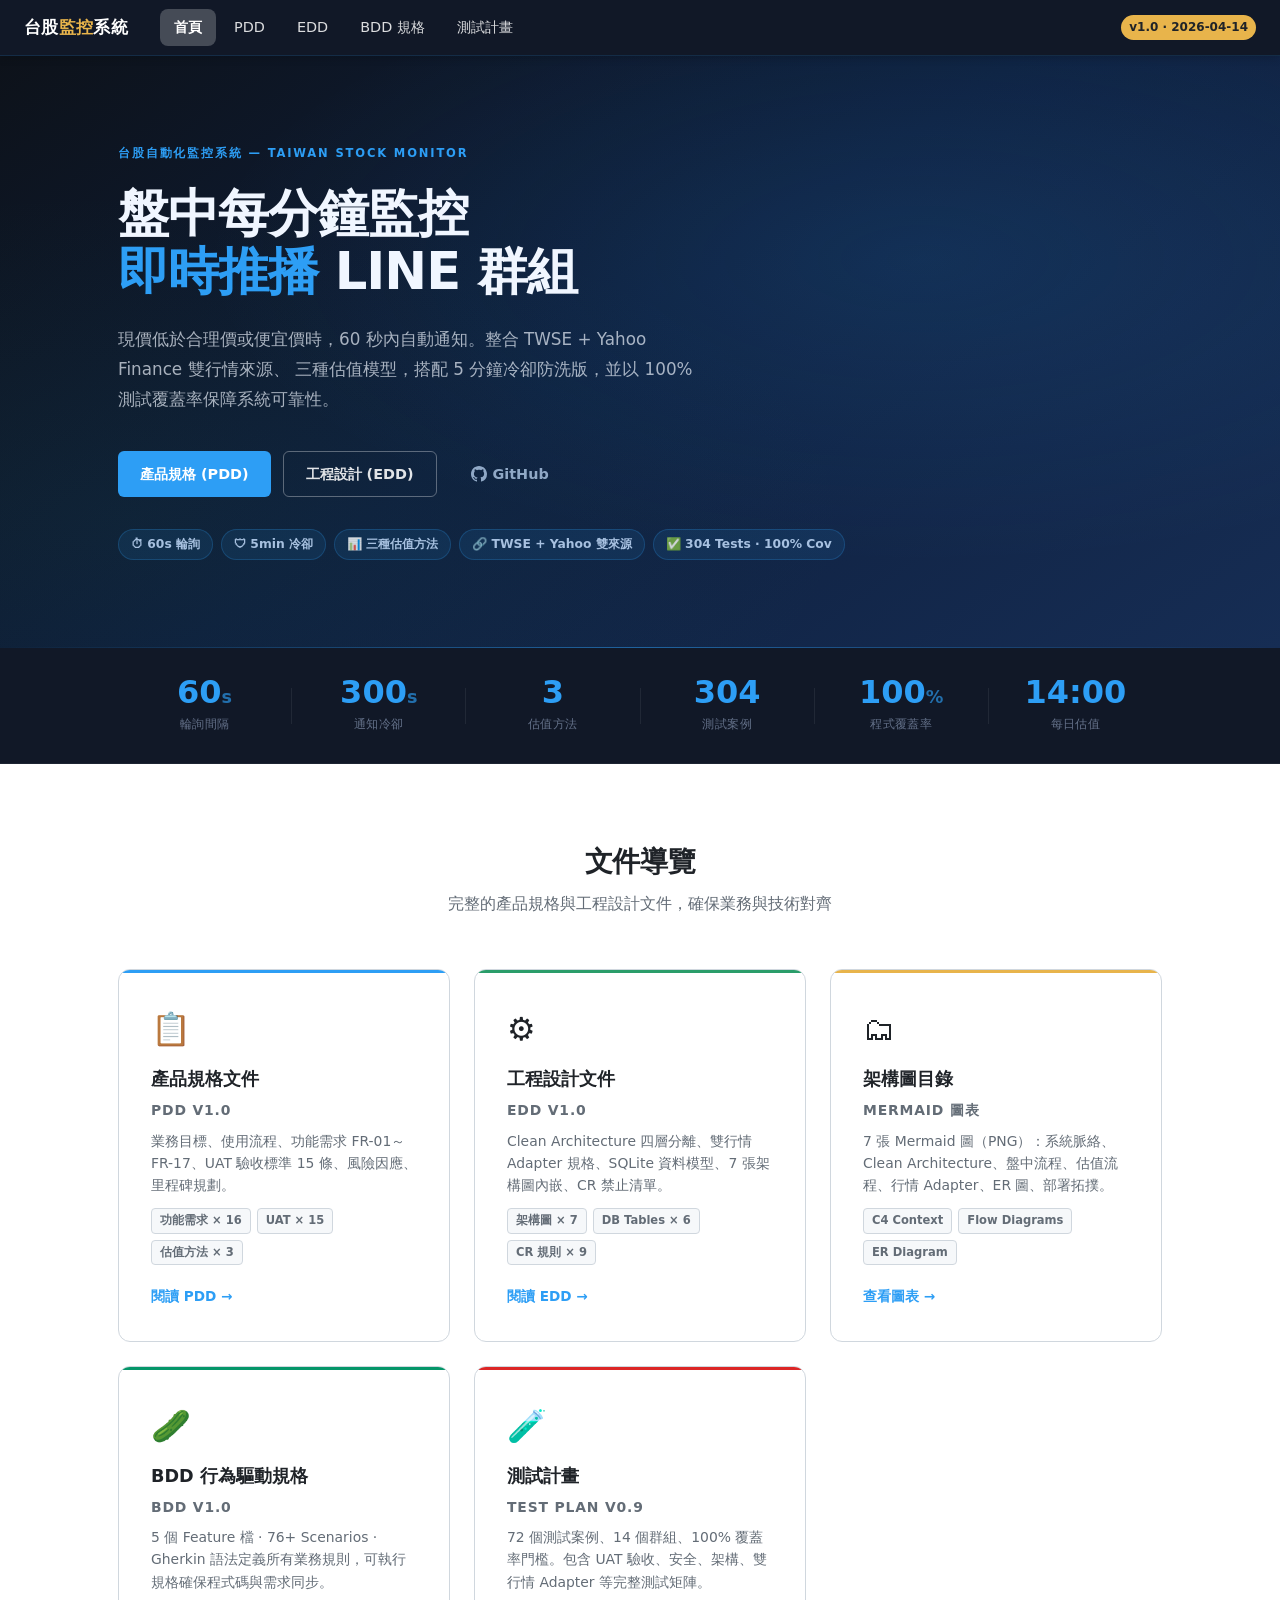
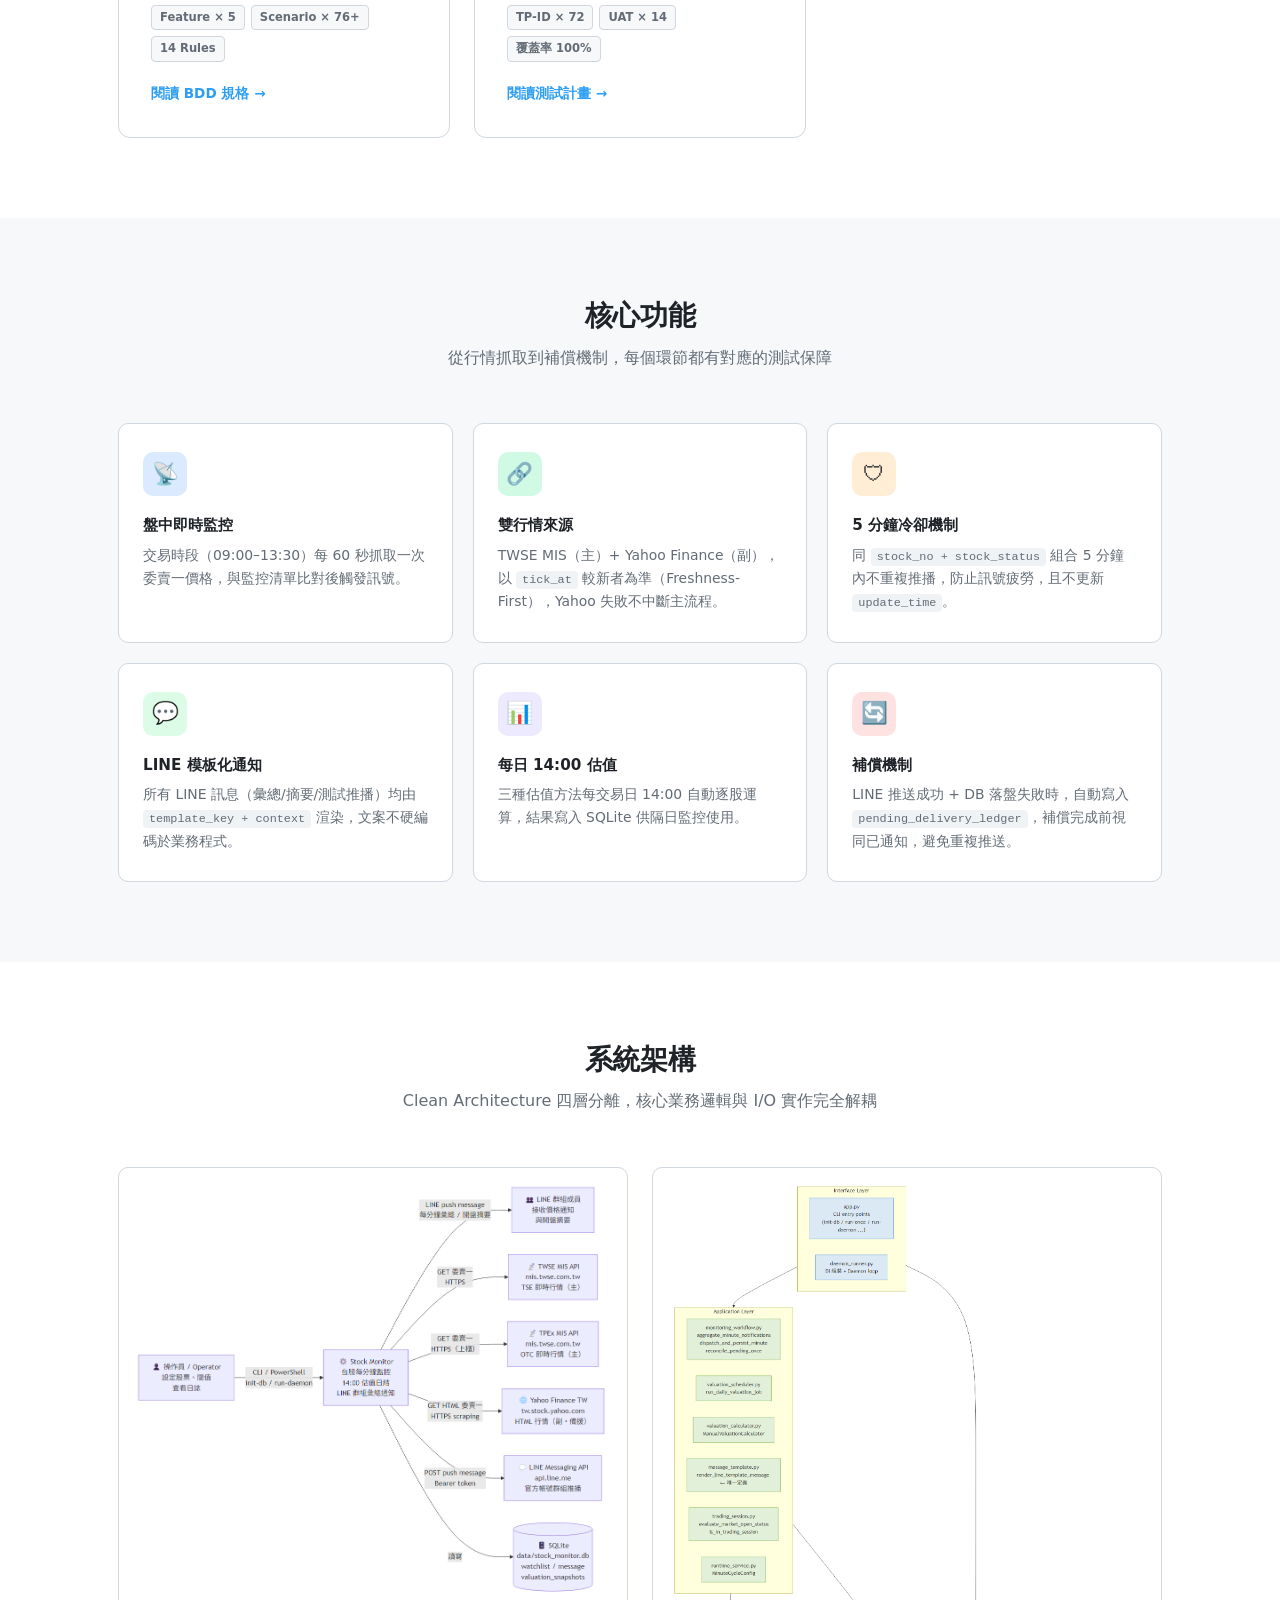
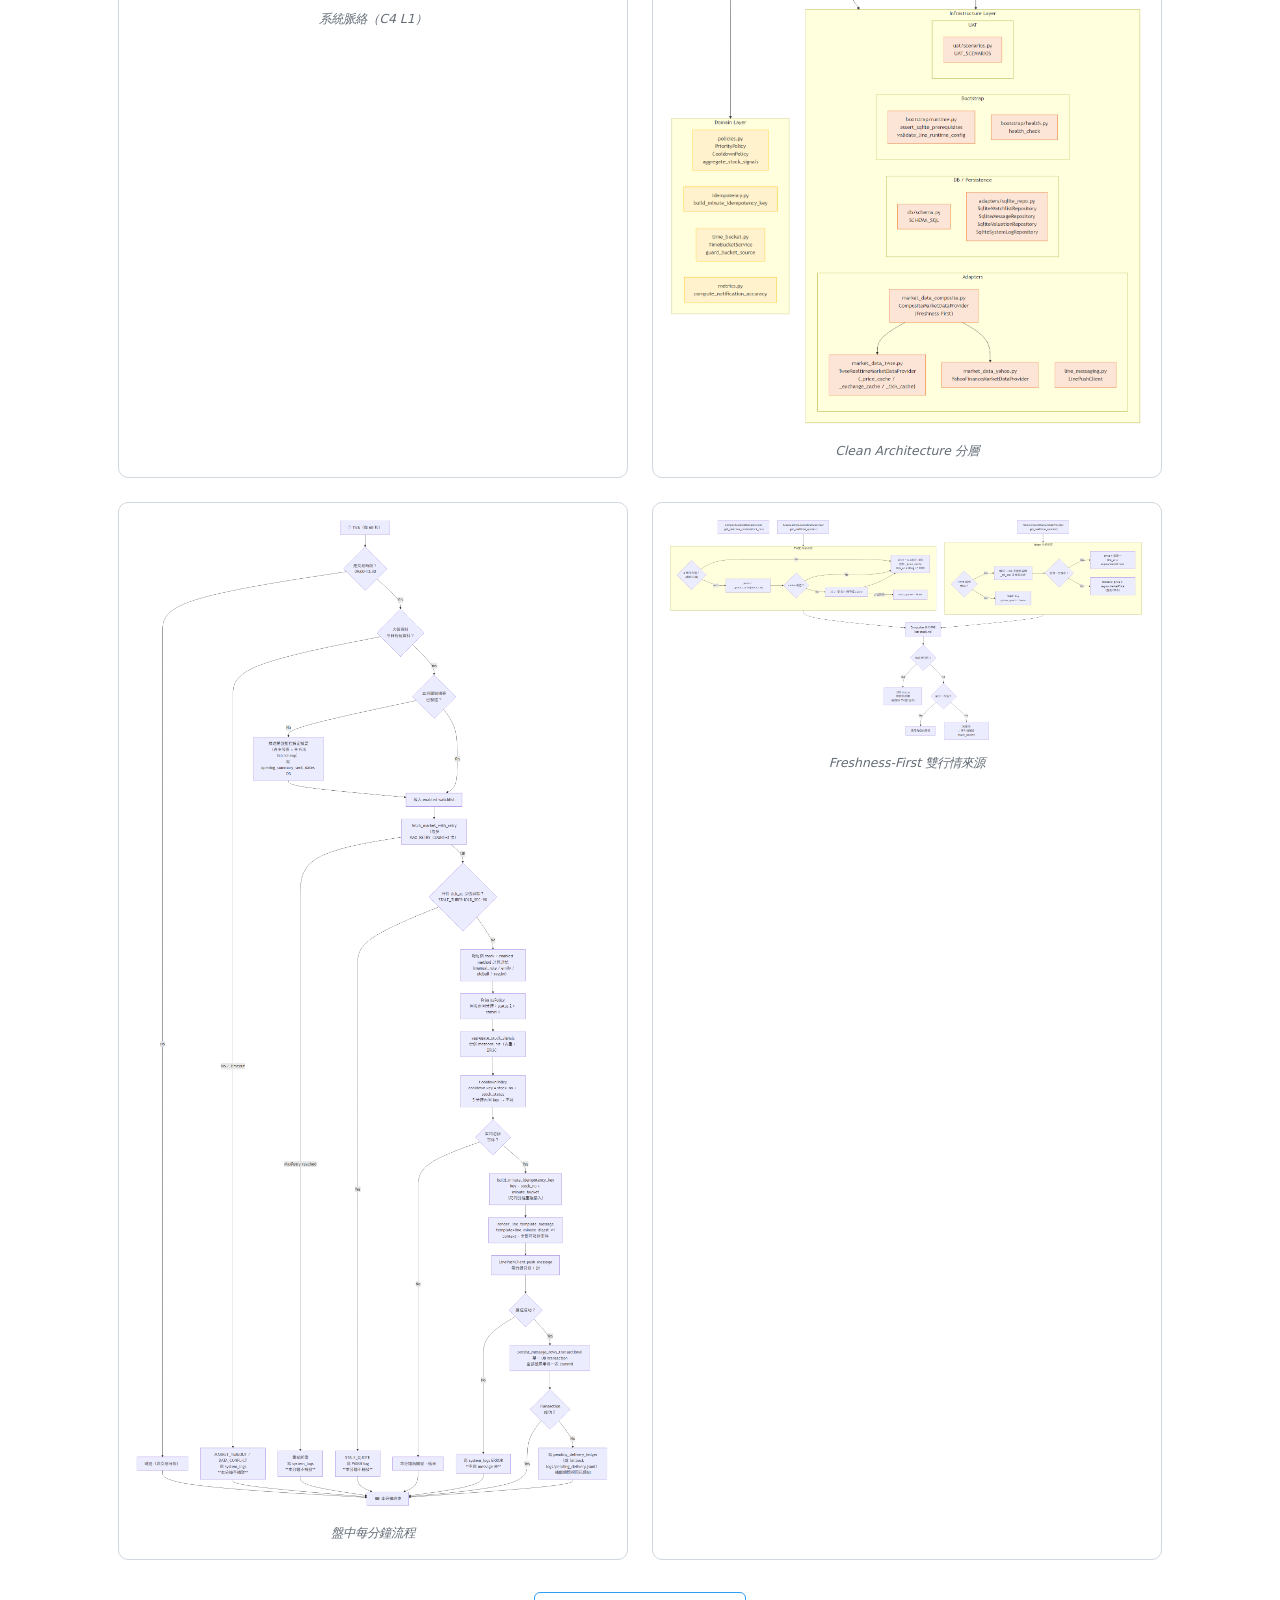
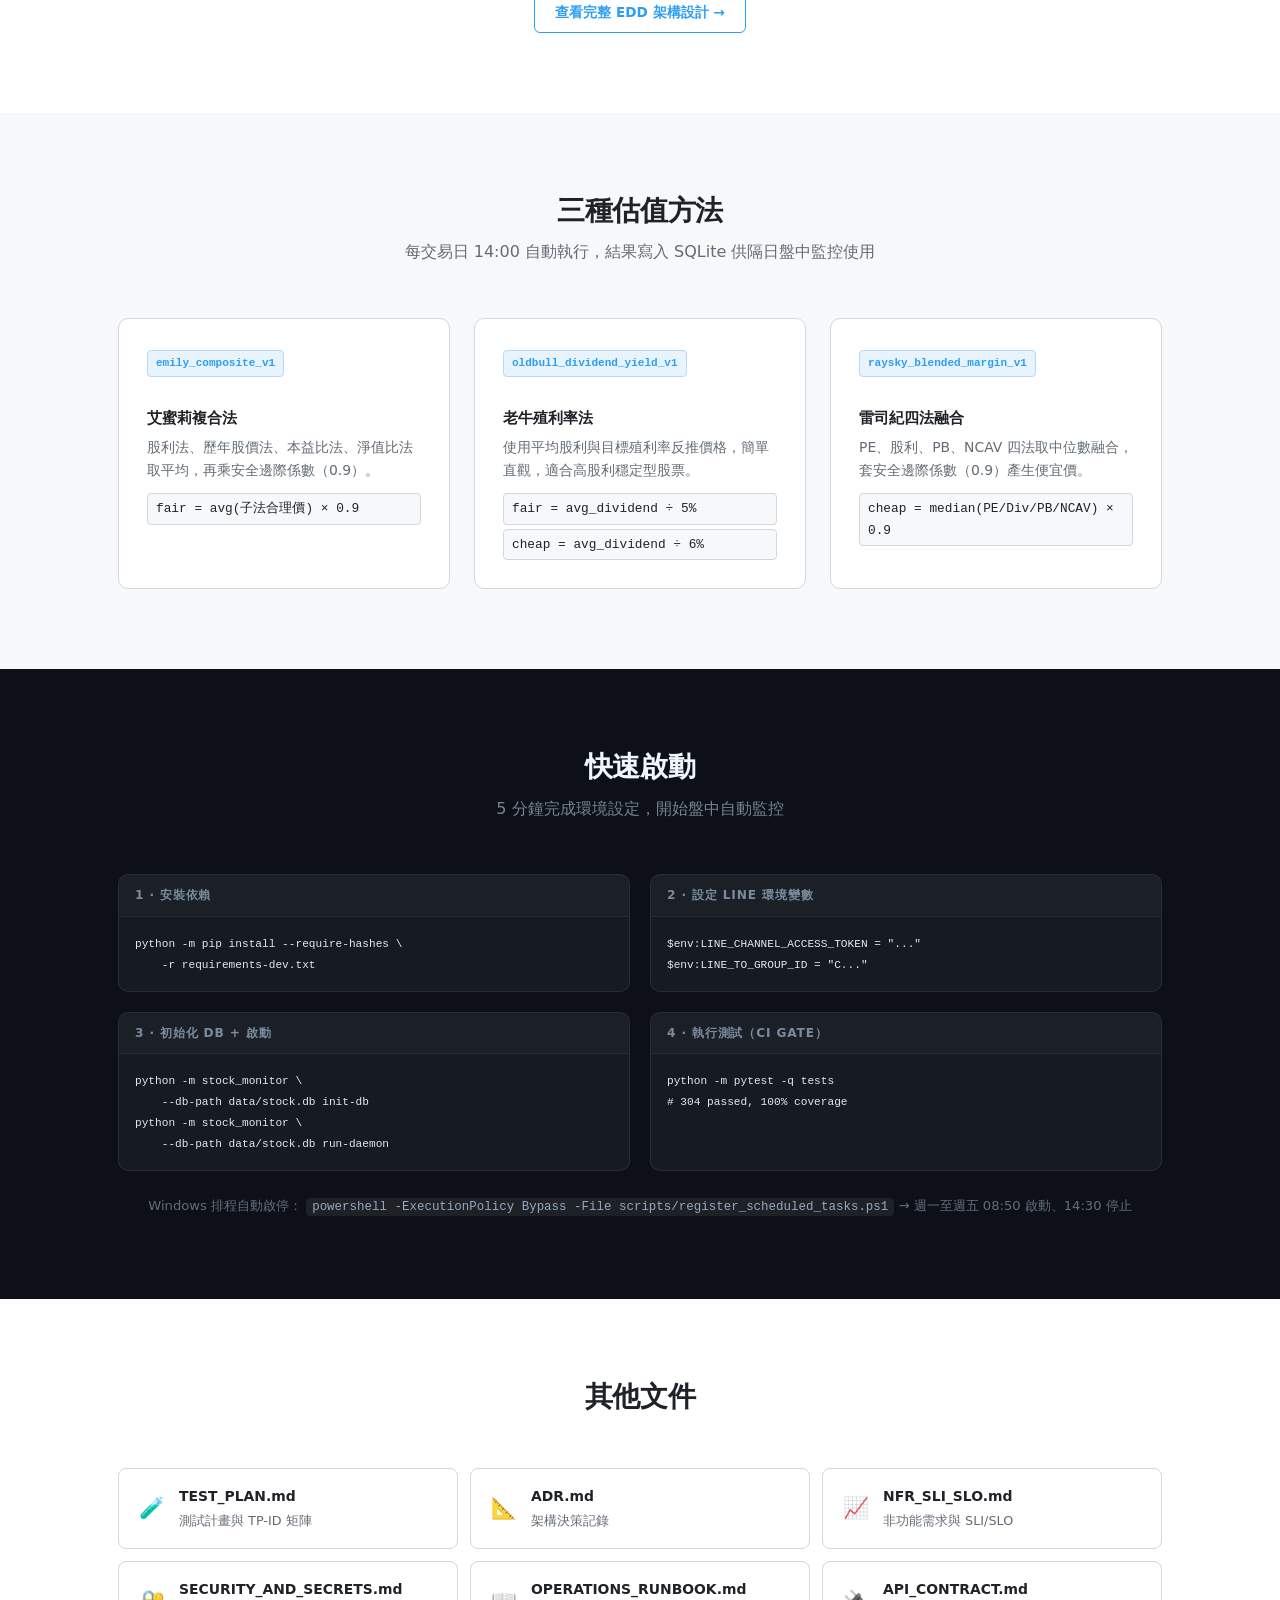
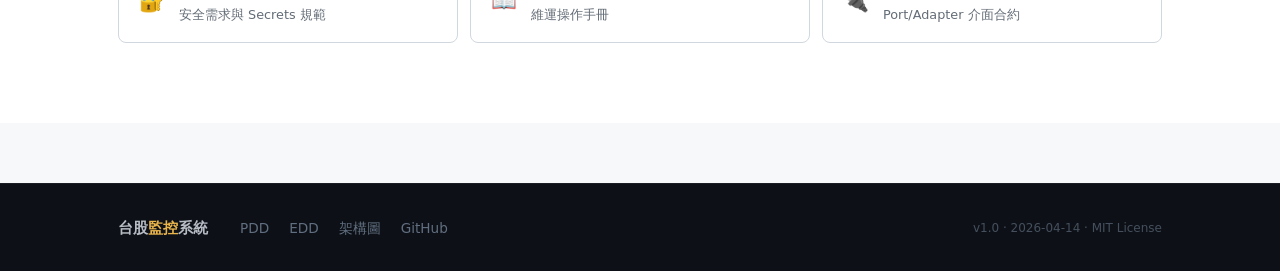
==== commit 252492ba: "docs: update README/EDD/test-report/index.html for Code Review cycle completion (304 passed) - READM" ====
--- a/docs/index.html
+++ b/docs/index.html
@@ -48,7 +48,7 @@
       <span class="lp-tag">🛡 5min 冷卻</span>
       <span class="lp-tag">📊 三種估值方法</span>
       <span class="lp-tag">🔗 TWSE + Yahoo 雙來源</span>
-      <span class="lp-tag">✅ 291 Tests · 100% Cov</span>
+      <span class="lp-tag">✅ 304 Tests · 100% Cov</span>
     </div>
   </div>
 </section>
@@ -72,7 +72,7 @@
     </div>
     <div class="lp-stat-div"></div>
     <div class="lp-stat">
-      <div class="lp-stat-num">291</div>
+      <div class="lp-stat-num">304</div>
       <div class="lp-stat-label">測試案例</div>
     </div>
     <div class="lp-stat-div"></div>
@@ -298,7 +298,7 @@
       <div class="lp-code-block">
         <div class="lp-code-title">4 · 執行測試（CI gate）</div>
         <pre><code>python -m pytest -q tests
-# 291 passed, 100% coverage</code></pre>
+# 304 passed, 100% coverage</code></pre>
       </div>
     </div>
     <div class="lp-code-note">
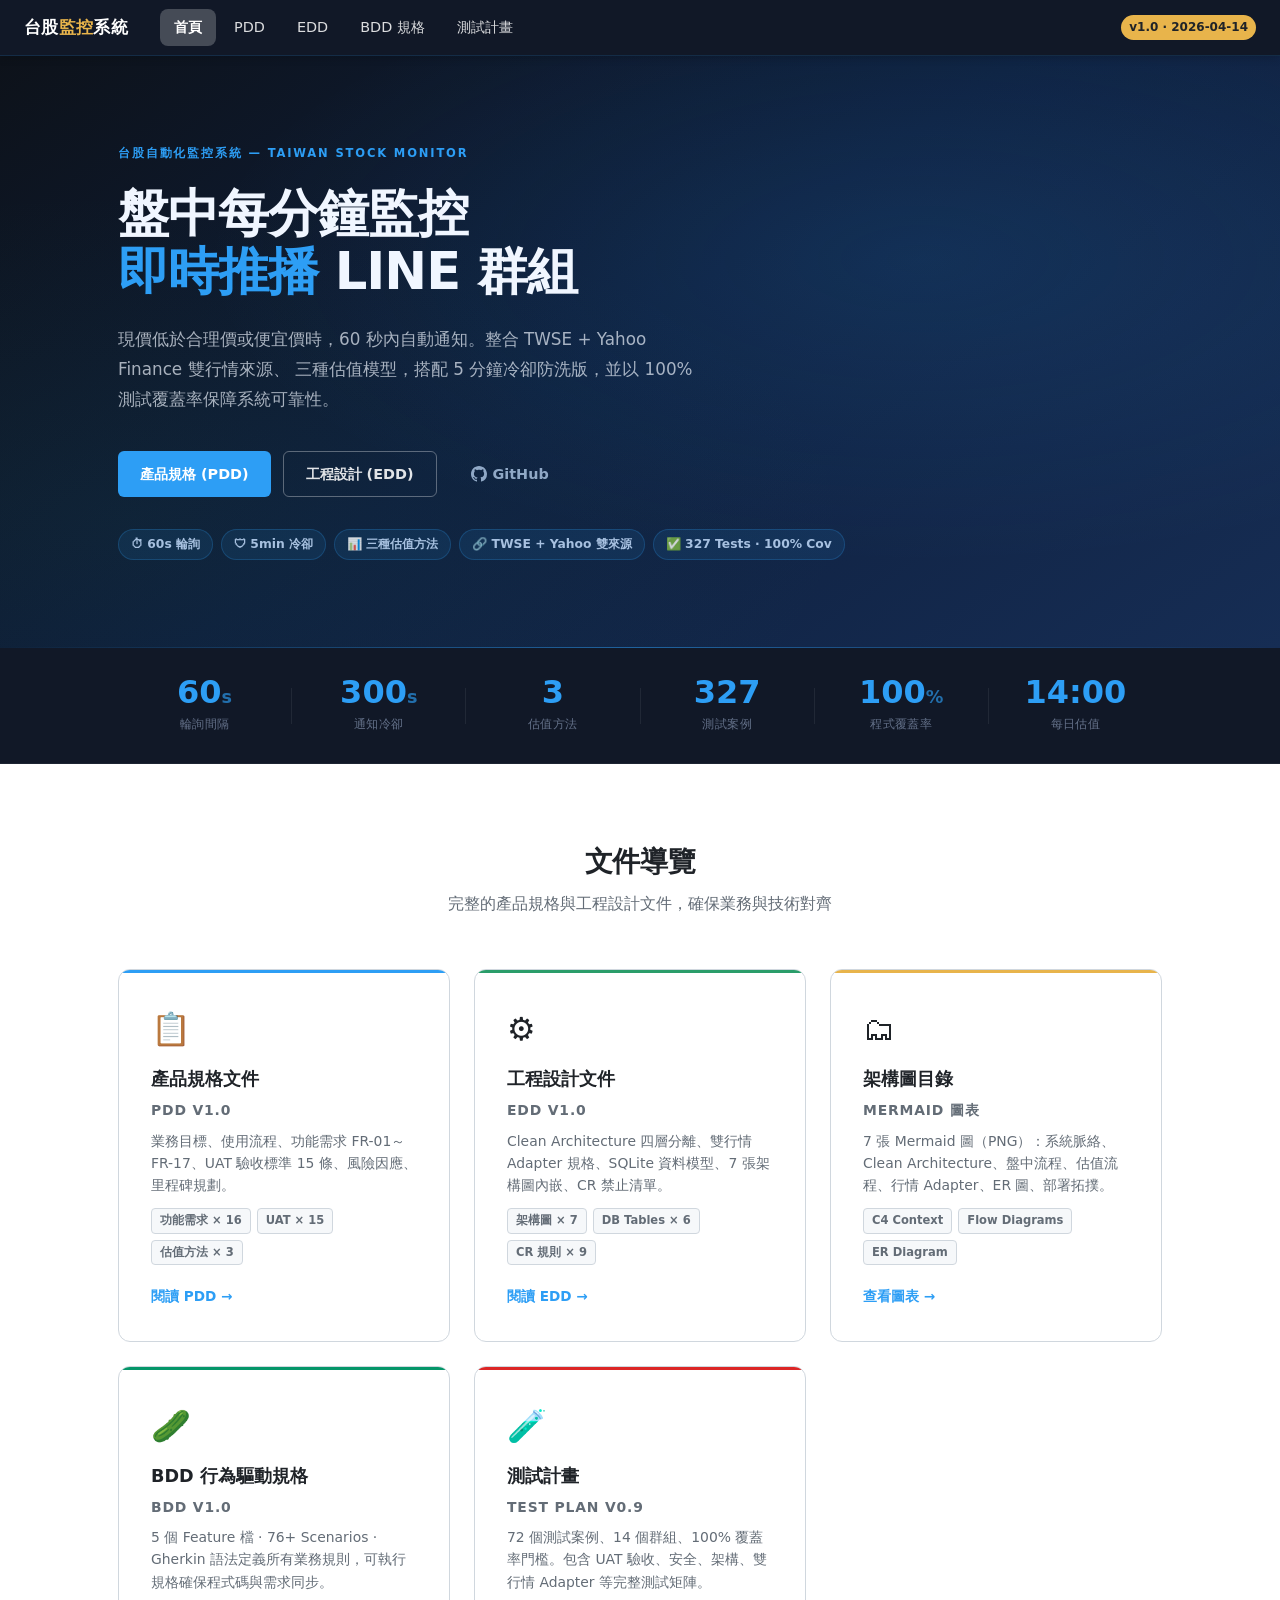
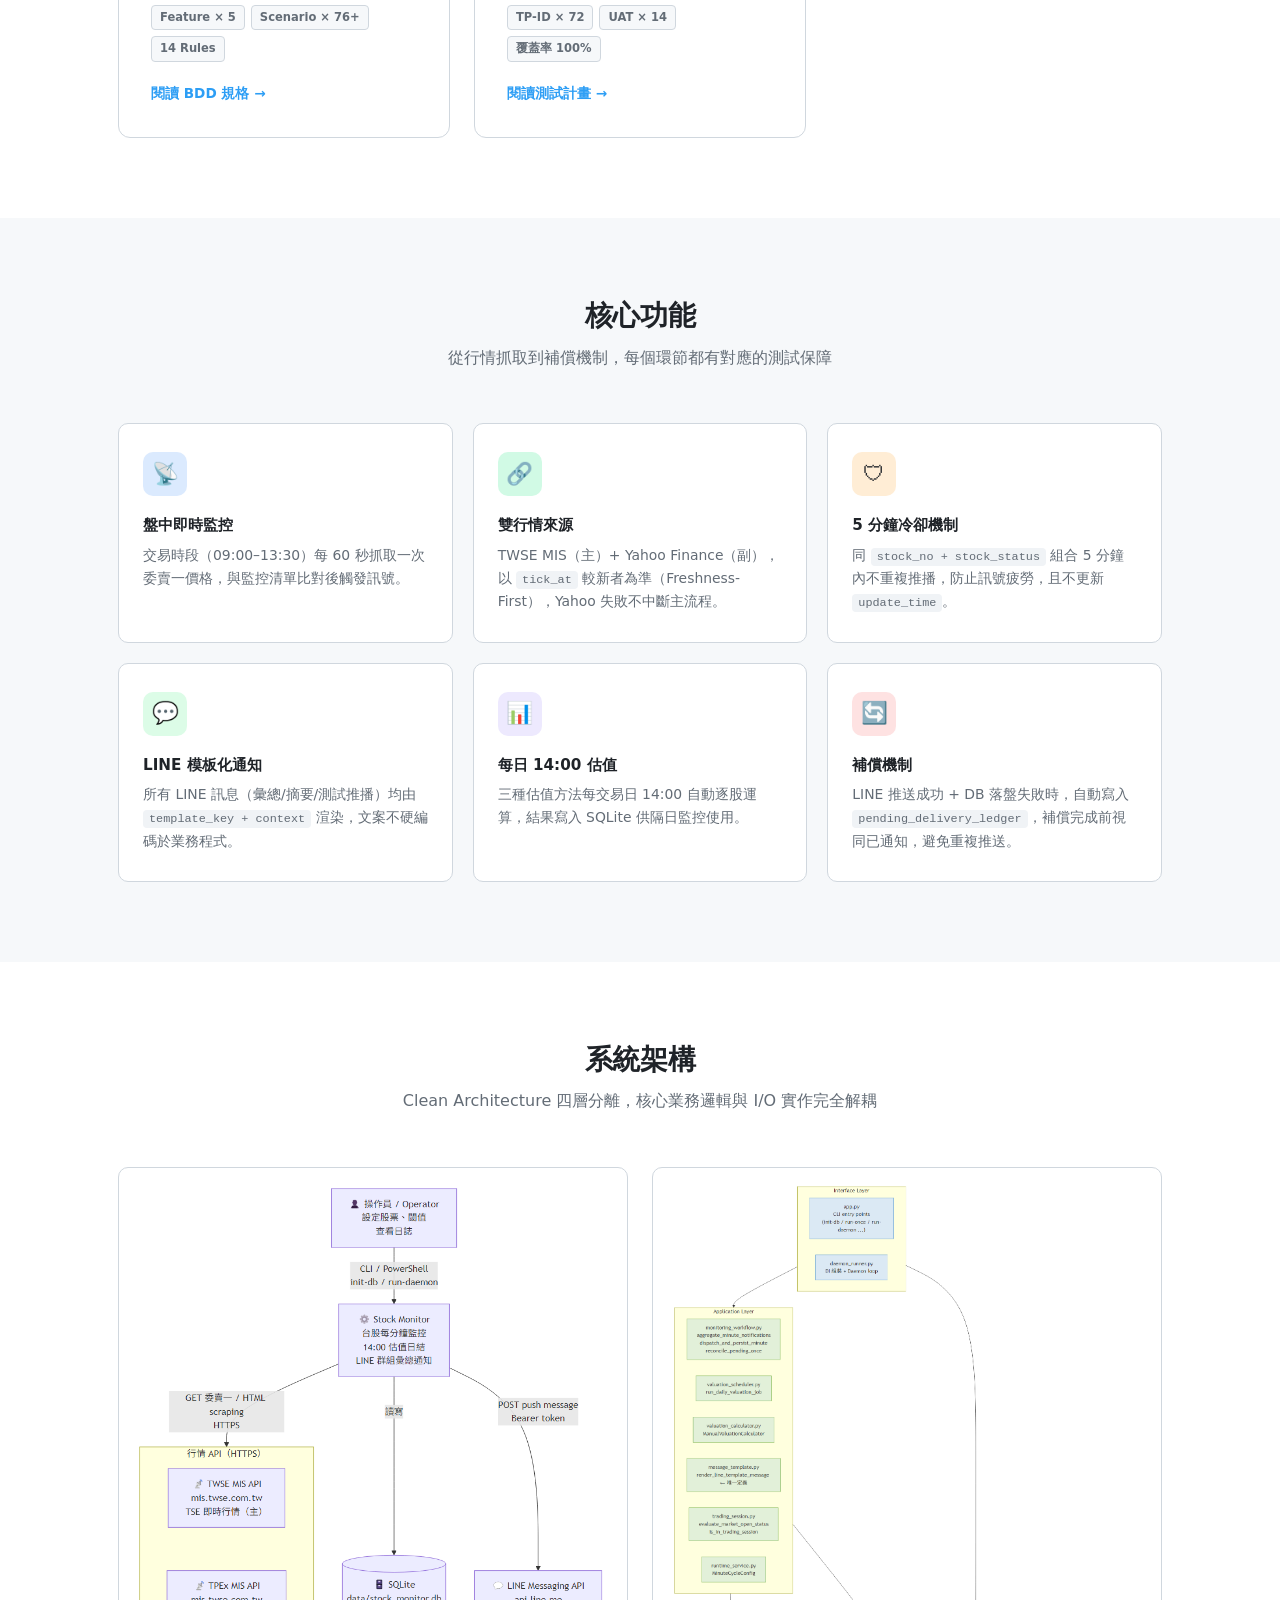
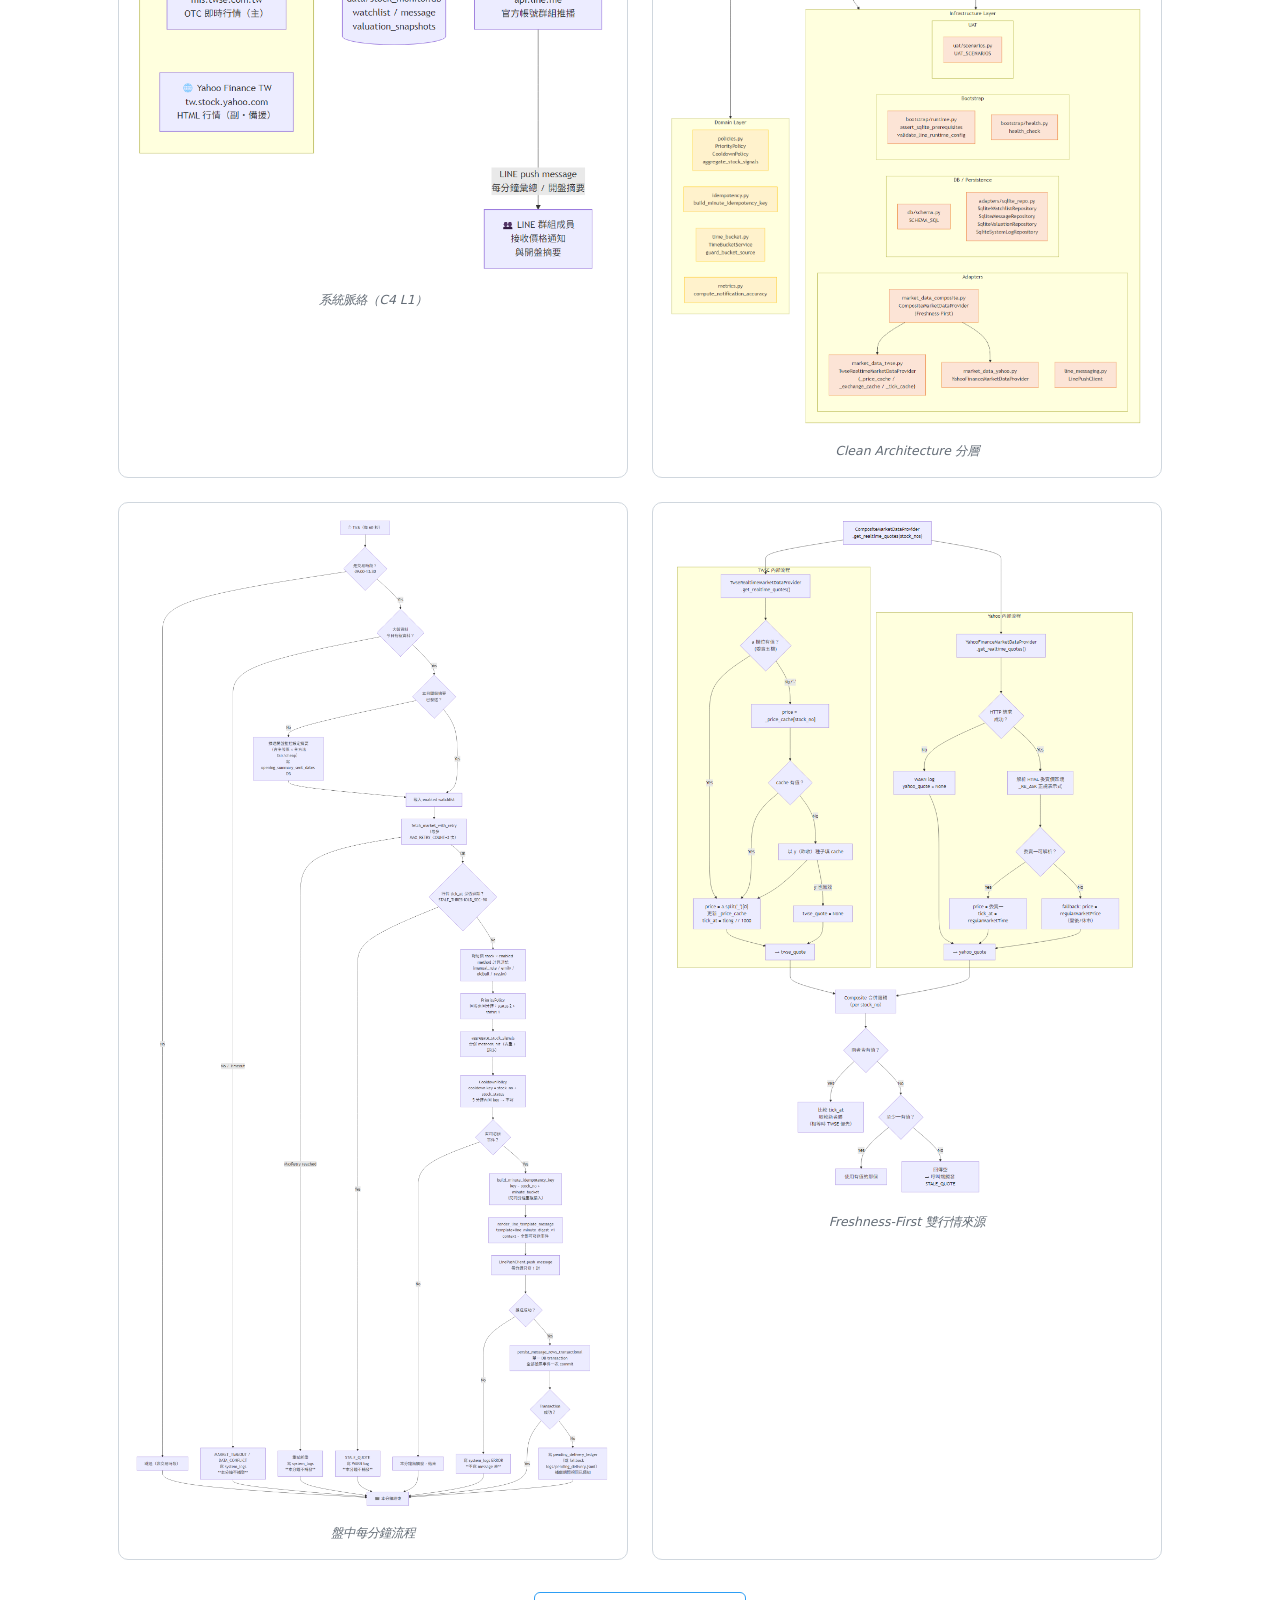
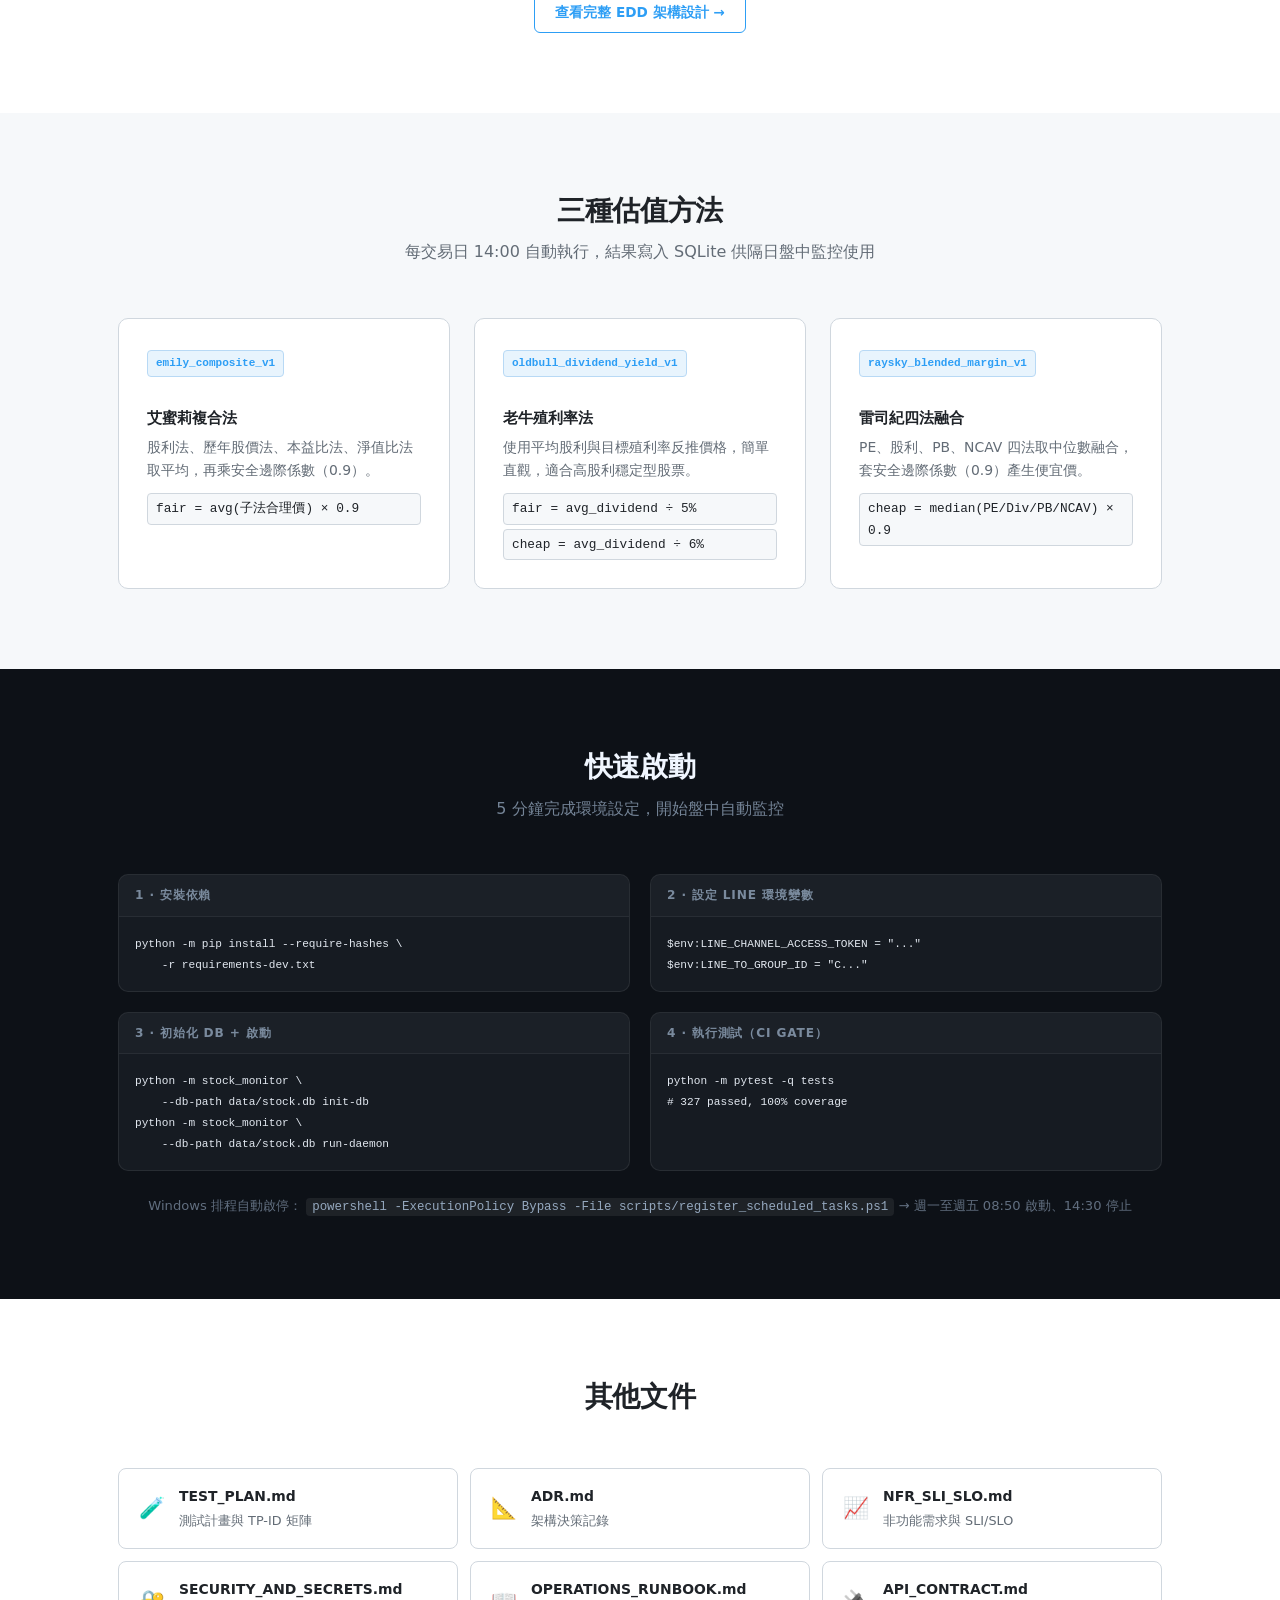
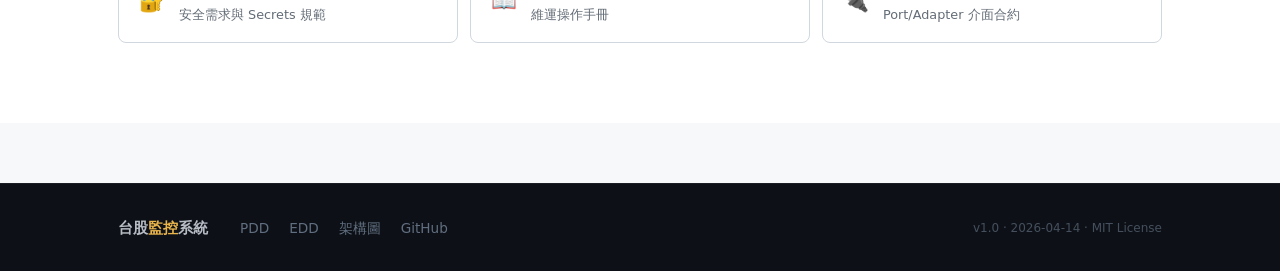
==== commit 5bdf40ba: "docs(sync): FR-19 Step 6 文件同步（report/uat/readme/html）" ====
--- a/docs/index.html
+++ b/docs/index.html
@@ -48,7 +48,7 @@
       <span class="lp-tag">🛡 5min 冷卻</span>
       <span class="lp-tag">📊 三種估值方法</span>
       <span class="lp-tag">🔗 TWSE + Yahoo 雙來源</span>
-      <span class="lp-tag">✅ 304 Tests · 100% Cov</span>
+      <span class="lp-tag">✅ 327 Tests · 100% Cov</span>
     </div>
   </div>
 </section>
@@ -72,7 +72,7 @@
     </div>
     <div class="lp-stat-div"></div>
     <div class="lp-stat">
-      <div class="lp-stat-num">304</div>
+      <div class="lp-stat-num">327</div>
       <div class="lp-stat-label">測試案例</div>
     </div>
     <div class="lp-stat-div"></div>
@@ -298,7 +298,7 @@
       <div class="lp-code-block">
         <div class="lp-code-title">4 · 執行測試（CI gate）</div>
         <pre><code>python -m pytest -q tests
-# 304 passed, 100% coverage</code></pre>
+# 327 passed, 100% coverage</code></pre>
       </div>
     </div>
     <div class="lp-code-note">
--- a/docs/site.css
+++ b/docs/site.css
@@ -113,9 +113,9 @@
   pointer-events: none;
 }
 .doc-pb-container {
-  max-width: 1140px;
+  max-width: calc(1440px - var(--sidebar-w));
   margin: 0 auto;
-  padding: 0 48px;
+  padding: 0 clamp(16px, 4vw, 56px);
   position: relative;
   z-index: 1;
 }
@@ -145,6 +145,10 @@
 .page-wrapper {
   display: flex;
   margin-top: var(--nav-h);
+  margin-left: auto;
+  margin-right: auto;
+  max-width: 1440px;
+  width: 100%;
   min-height: calc(100vh - var(--nav-h));
 }
 
@@ -193,10 +197,13 @@
 /* ---- Main content ---- */
 .main-content {
   flex: 1;
-  padding: 40px 48px 80px;
-  max-width: calc(var(--sidebar-w) + var(--content-max) + 96px);
-}
-.content-inner { max-width: var(--content-max); }
+  min-width: 0;
+  padding: clamp(20px, 4vw, 56px) clamp(16px, 4vw, 56px) 80px;
+}
+.content-inner {
+  width: 100%;
+  max-width: min(1080px, 100%);
+}
 
 /* ---- Hero card (index page) ---- */
 .hero {
@@ -394,6 +401,9 @@
   border-radius: var(--radius);
   padding: 8px;
   background: var(--clr-surface);
+  width: 100%;
+  height: auto;
+  display: block;
 }
 
 /* ---- Tag pills ---- */
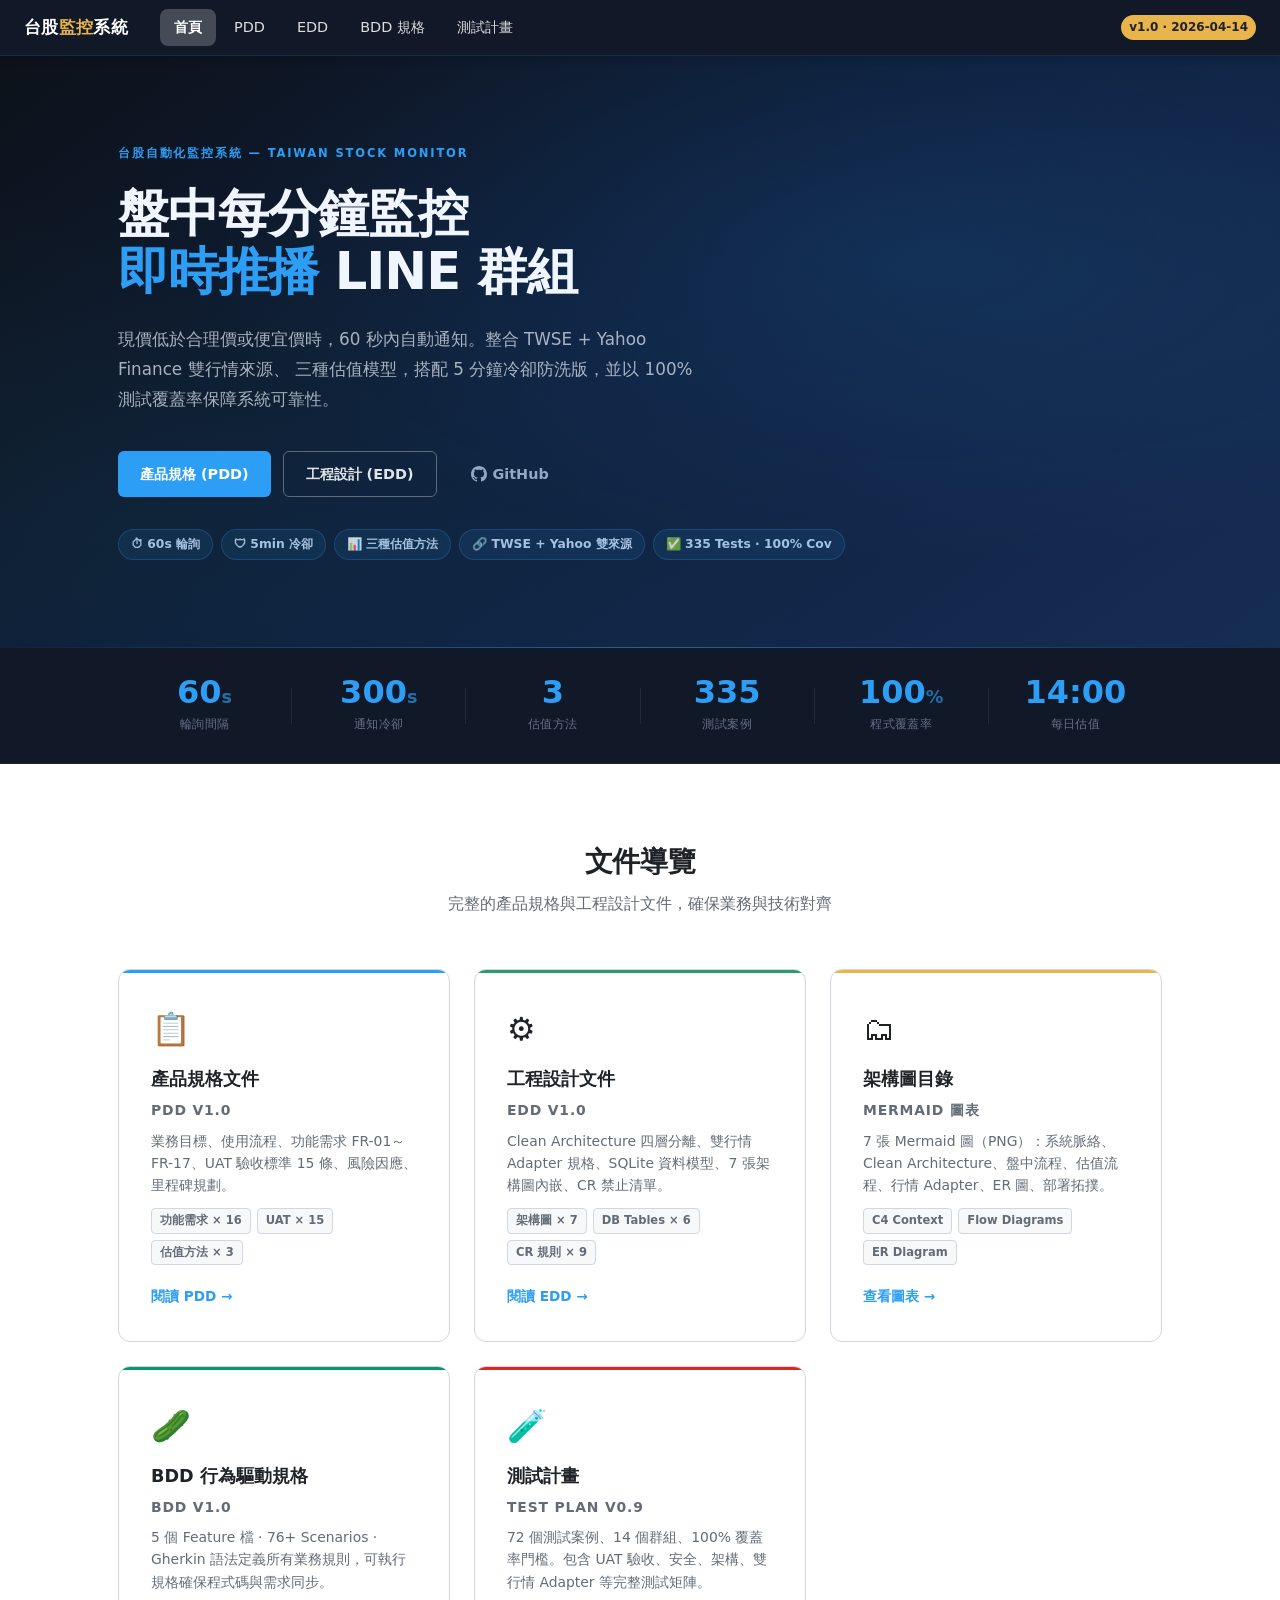
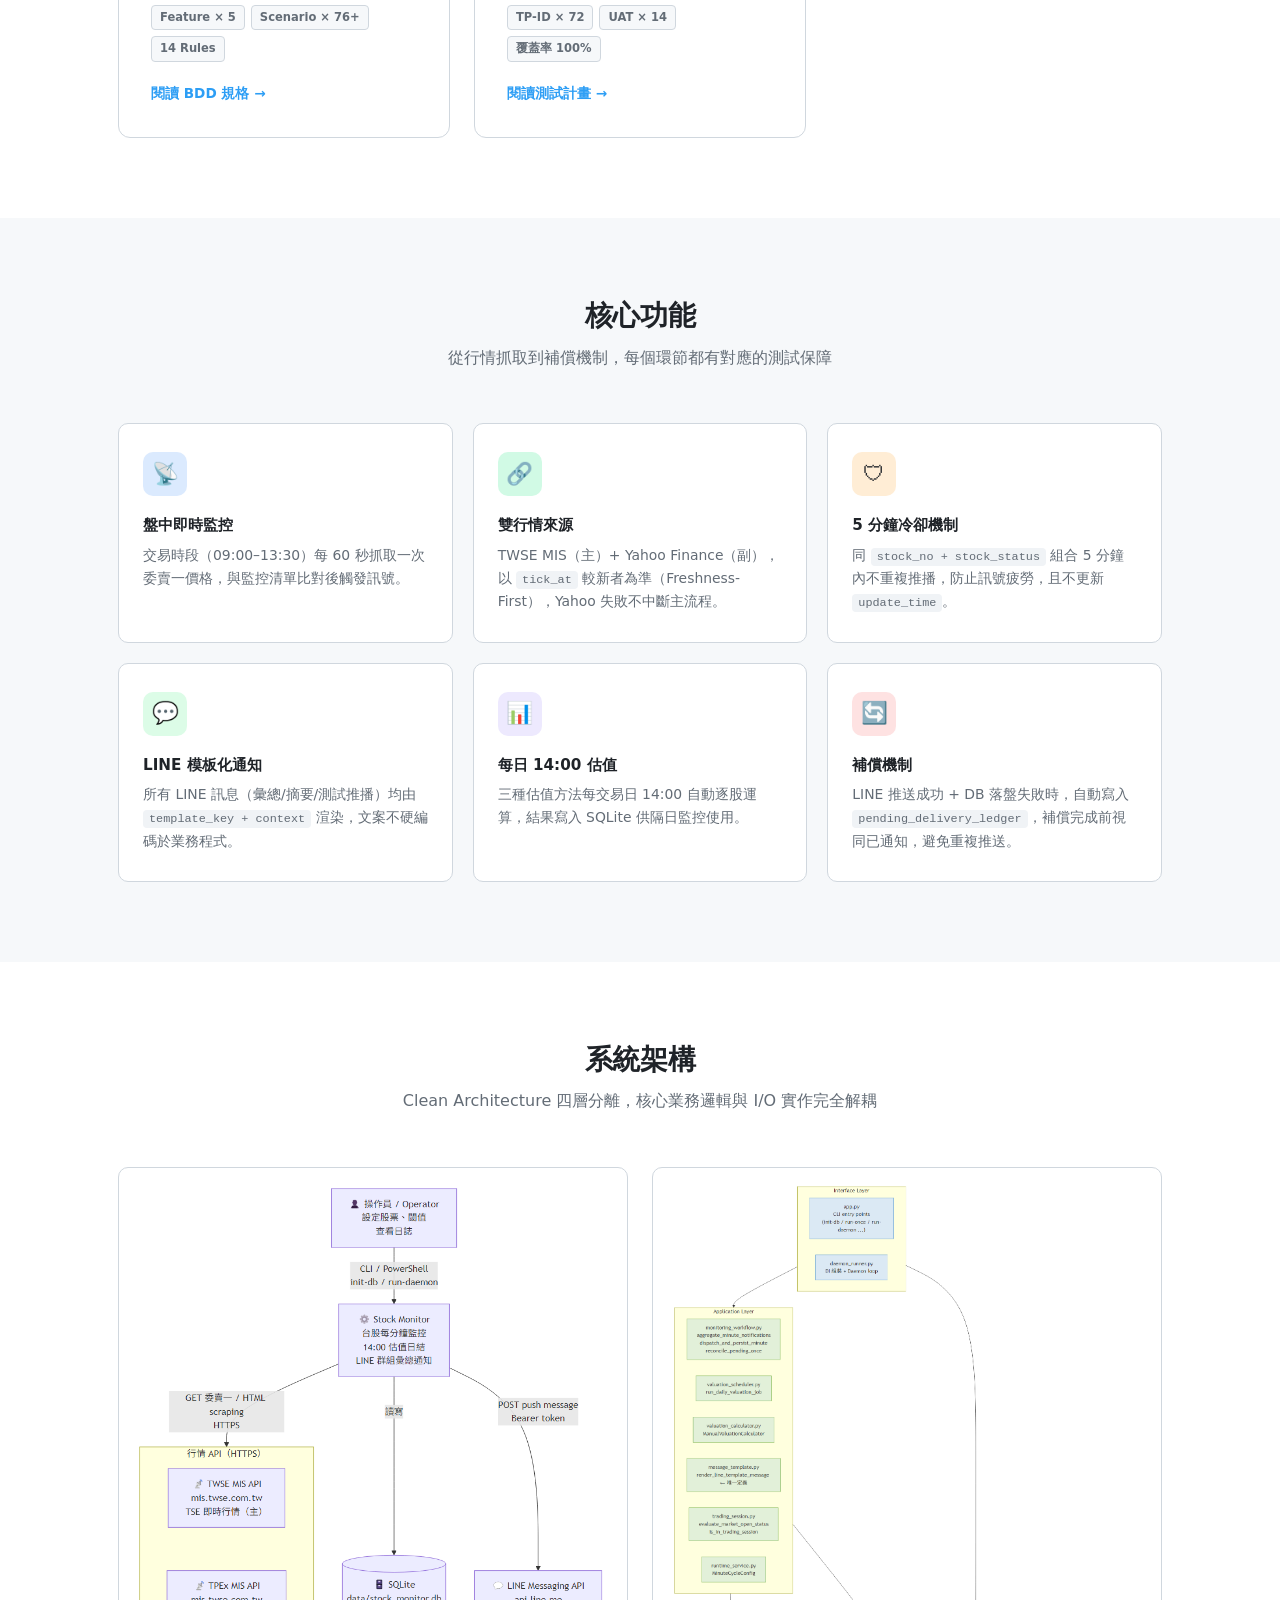
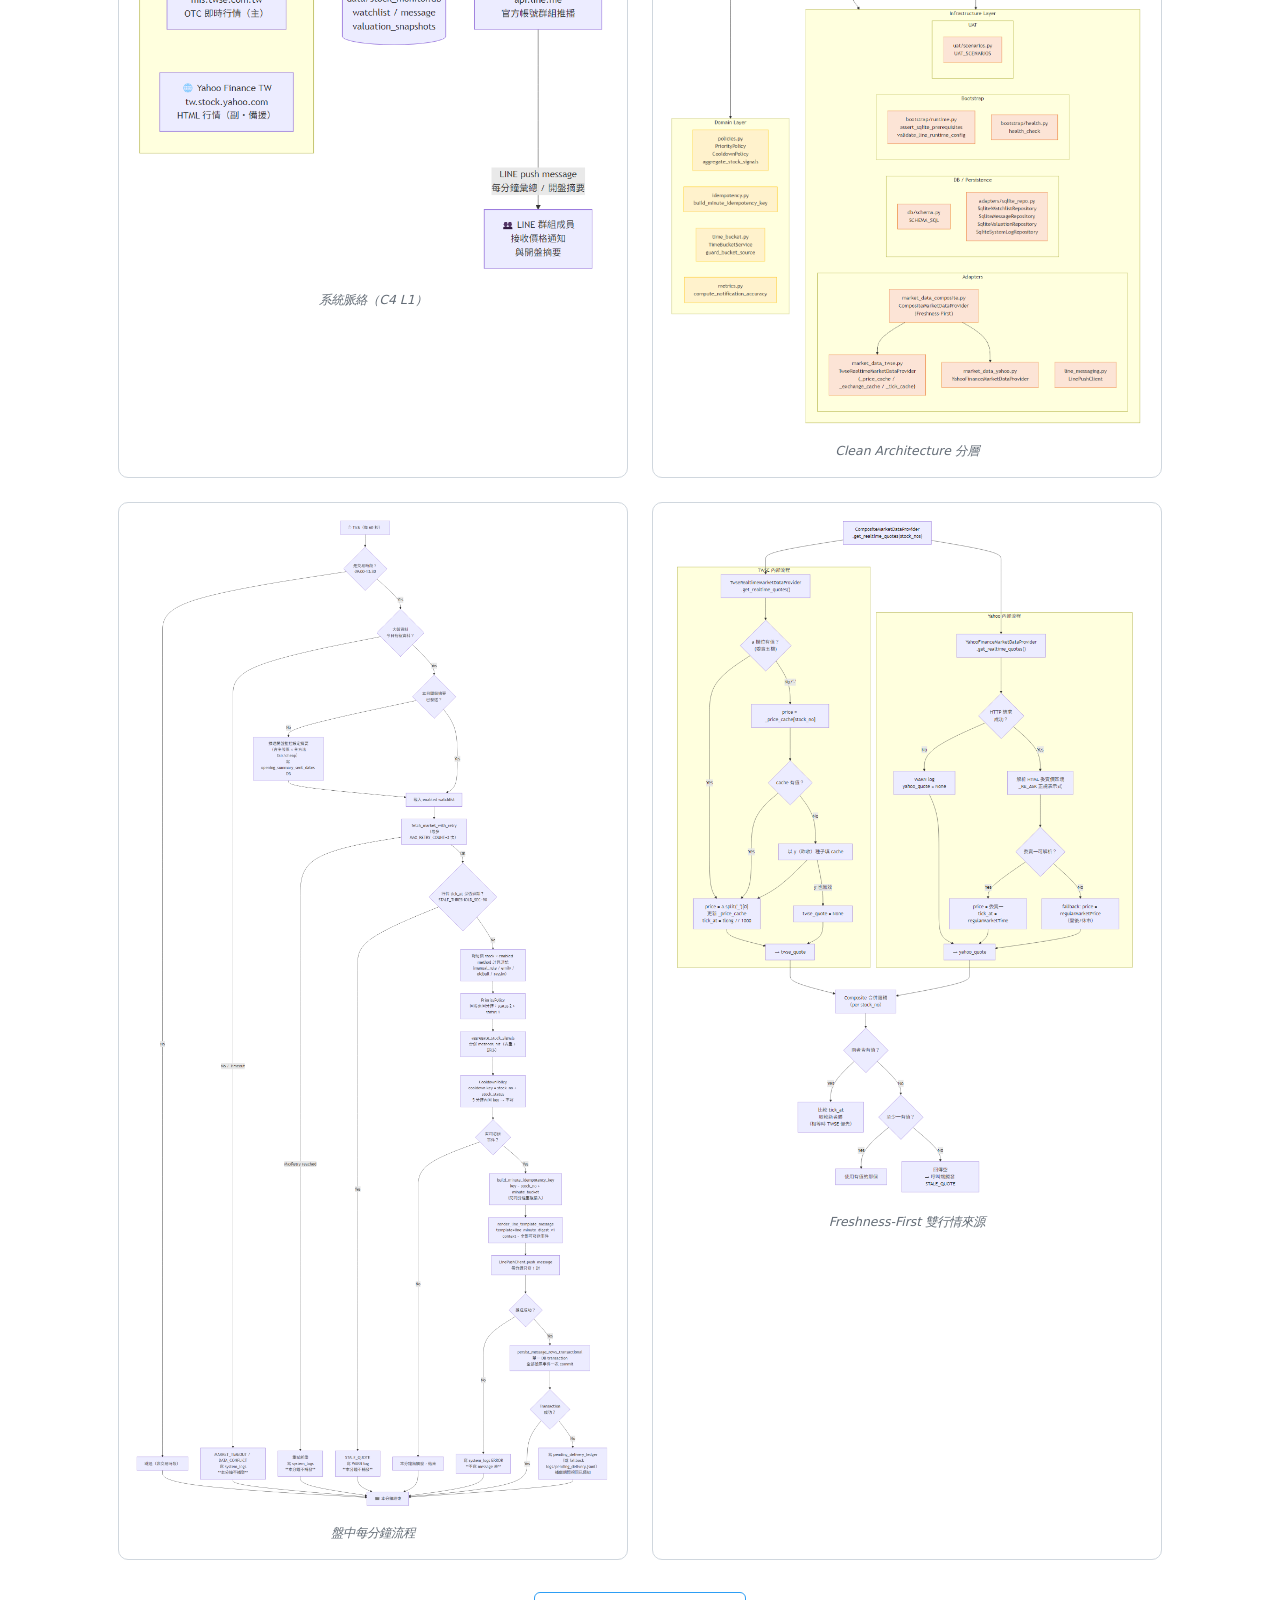
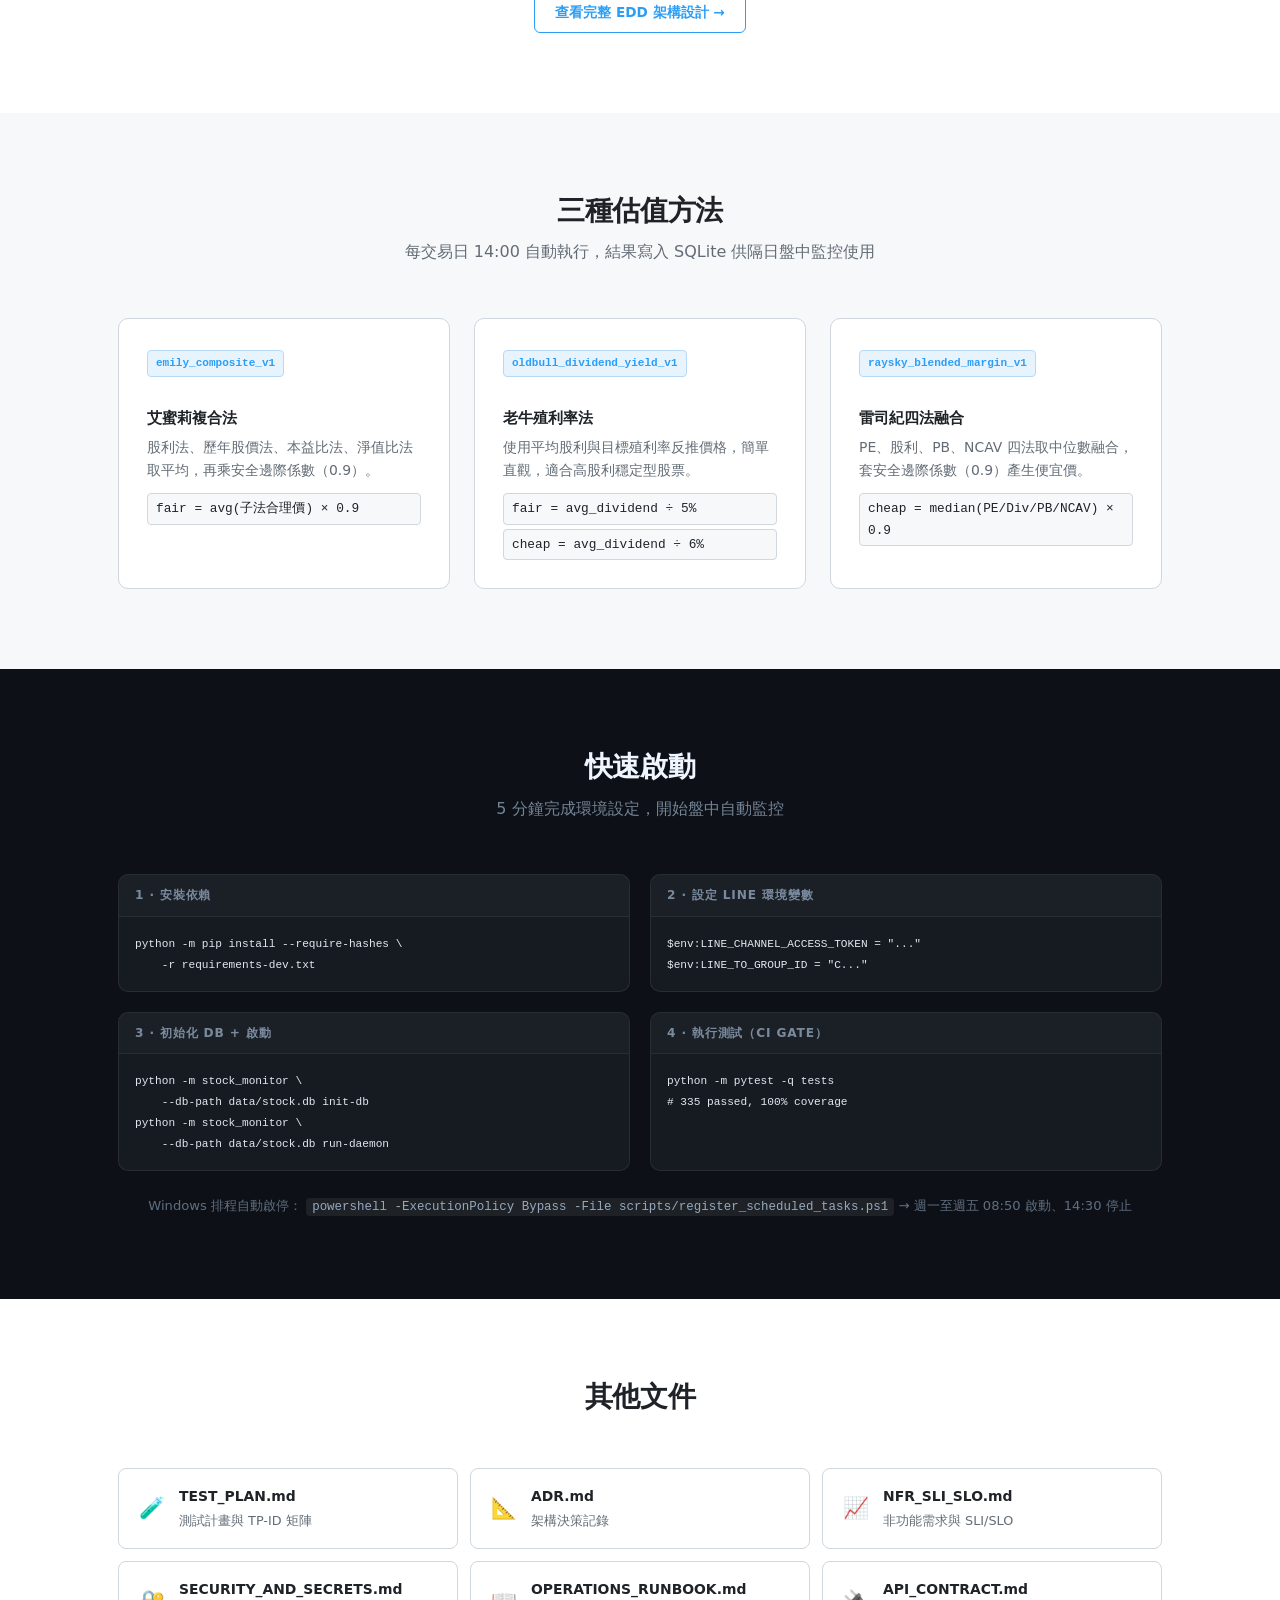
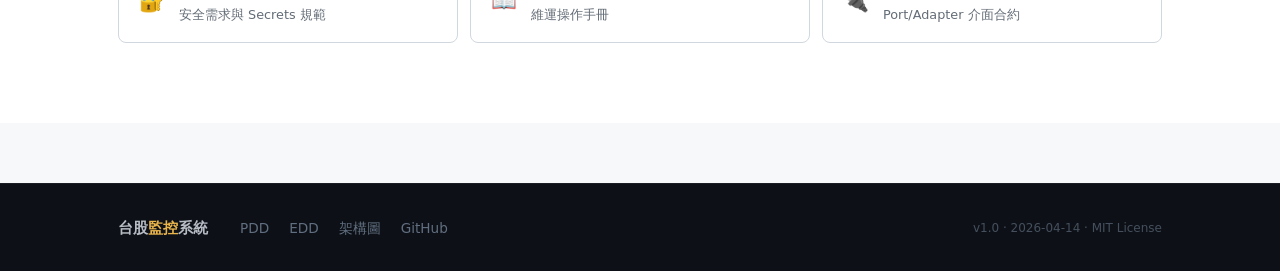
==== commit 93f09f0f: "docs(sync): FR-19 方法注入修正後文件同步（335 passed）" ====
--- a/docs/index.html
+++ b/docs/index.html
@@ -48,7 +48,7 @@
       <span class="lp-tag">🛡 5min 冷卻</span>
       <span class="lp-tag">📊 三種估值方法</span>
       <span class="lp-tag">🔗 TWSE + Yahoo 雙來源</span>
-      <span class="lp-tag">✅ 327 Tests · 100% Cov</span>
+      <span class="lp-tag">✅ 335 Tests · 100% Cov</span>
     </div>
   </div>
 </section>
@@ -72,7 +72,7 @@
     </div>
     <div class="lp-stat-div"></div>
     <div class="lp-stat">
-      <div class="lp-stat-num">327</div>
+      <div class="lp-stat-num">335</div>
       <div class="lp-stat-label">測試案例</div>
     </div>
     <div class="lp-stat-div"></div>
@@ -298,7 +298,7 @@
       <div class="lp-code-block">
         <div class="lp-code-title">4 · 執行測試（CI gate）</div>
         <pre><code>python -m pytest -q tests
-# 327 passed, 100% coverage</code></pre>
+# 335 passed, 100% coverage</code></pre>
       </div>
     </div>
     <div class="lp-code-note">
